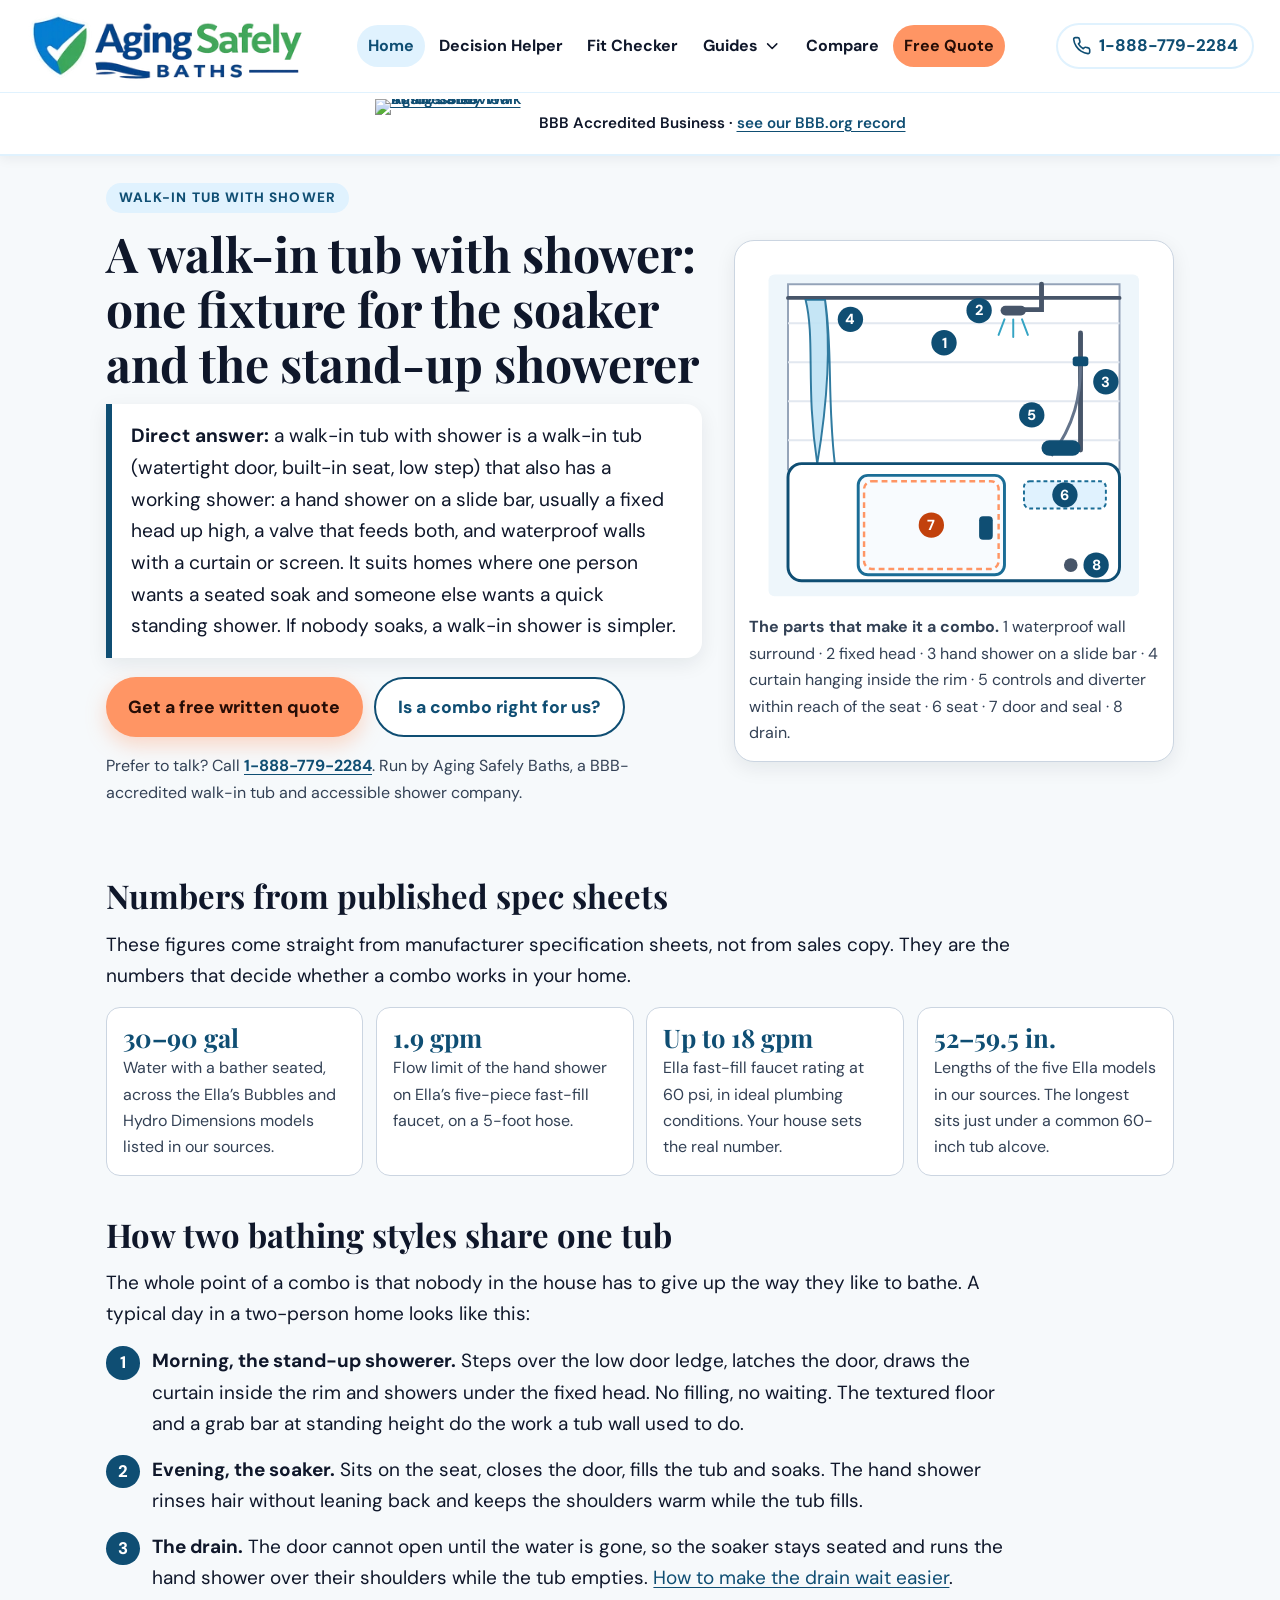
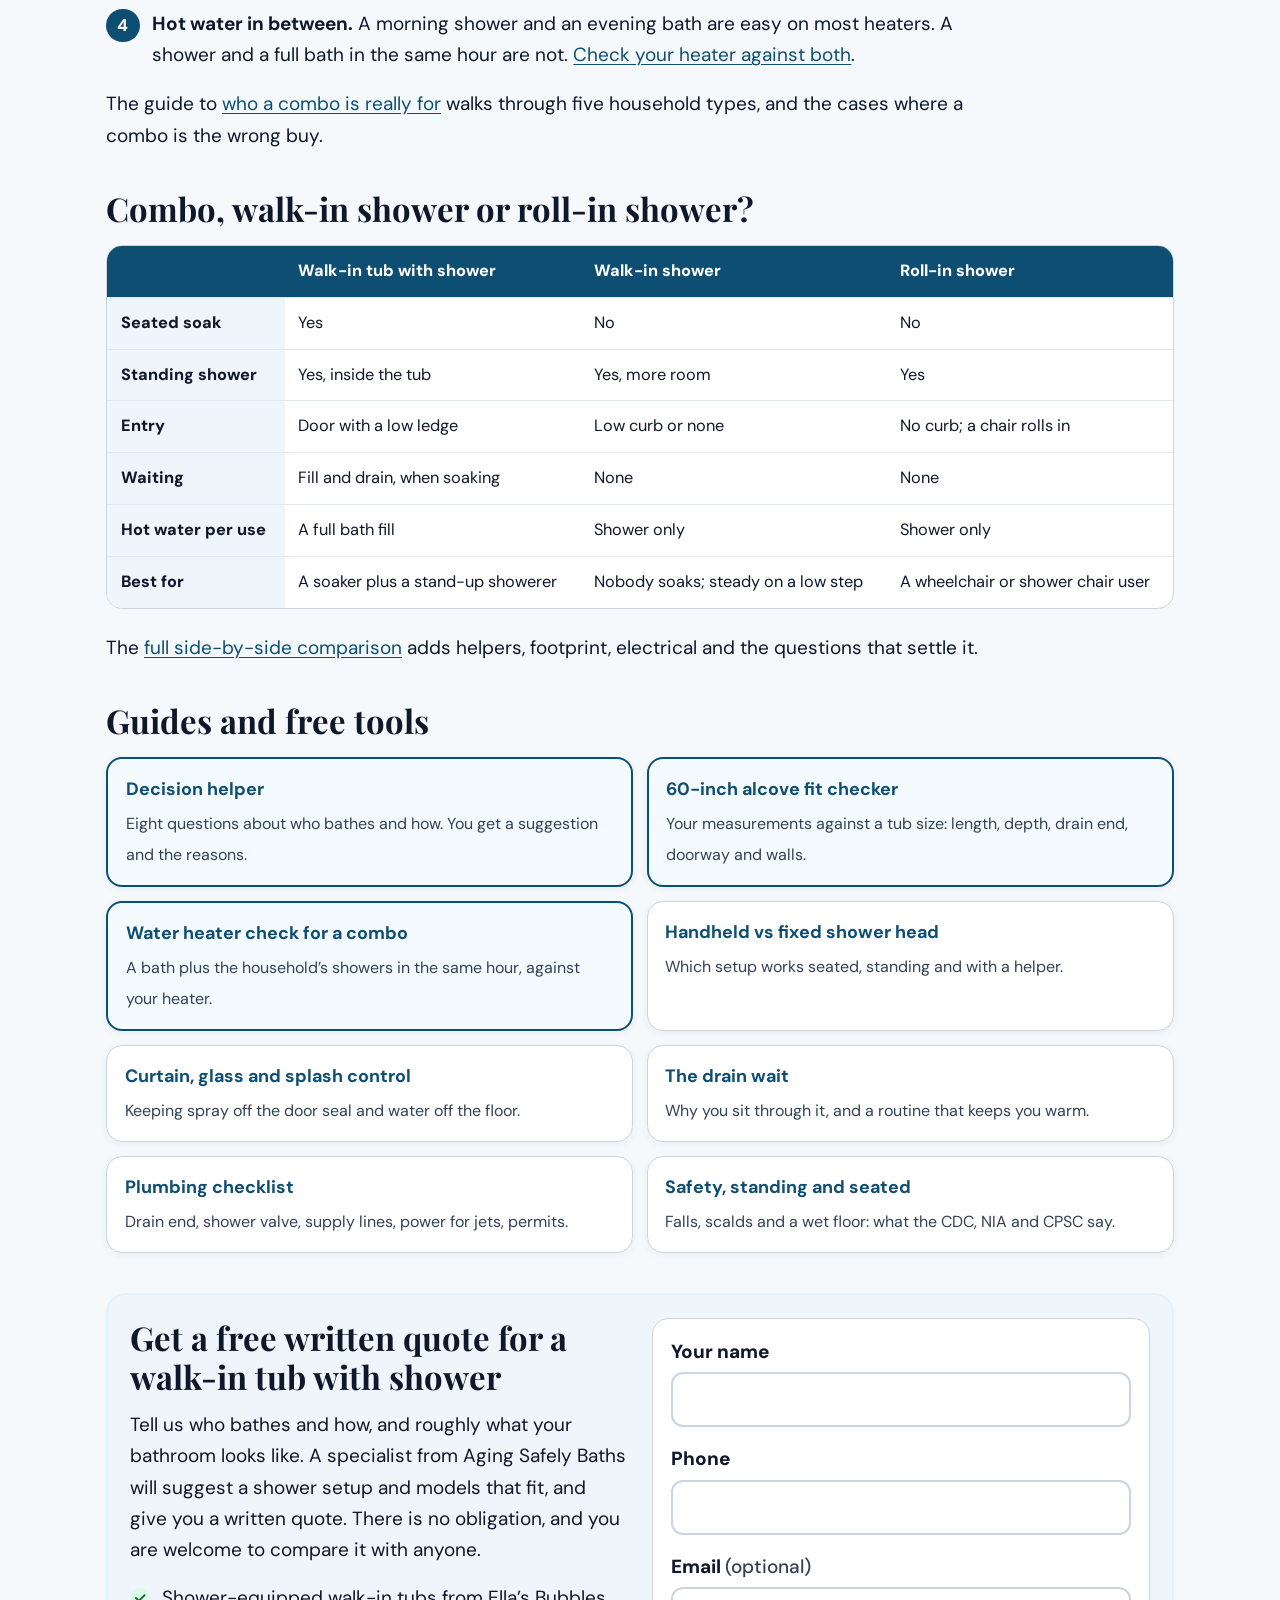
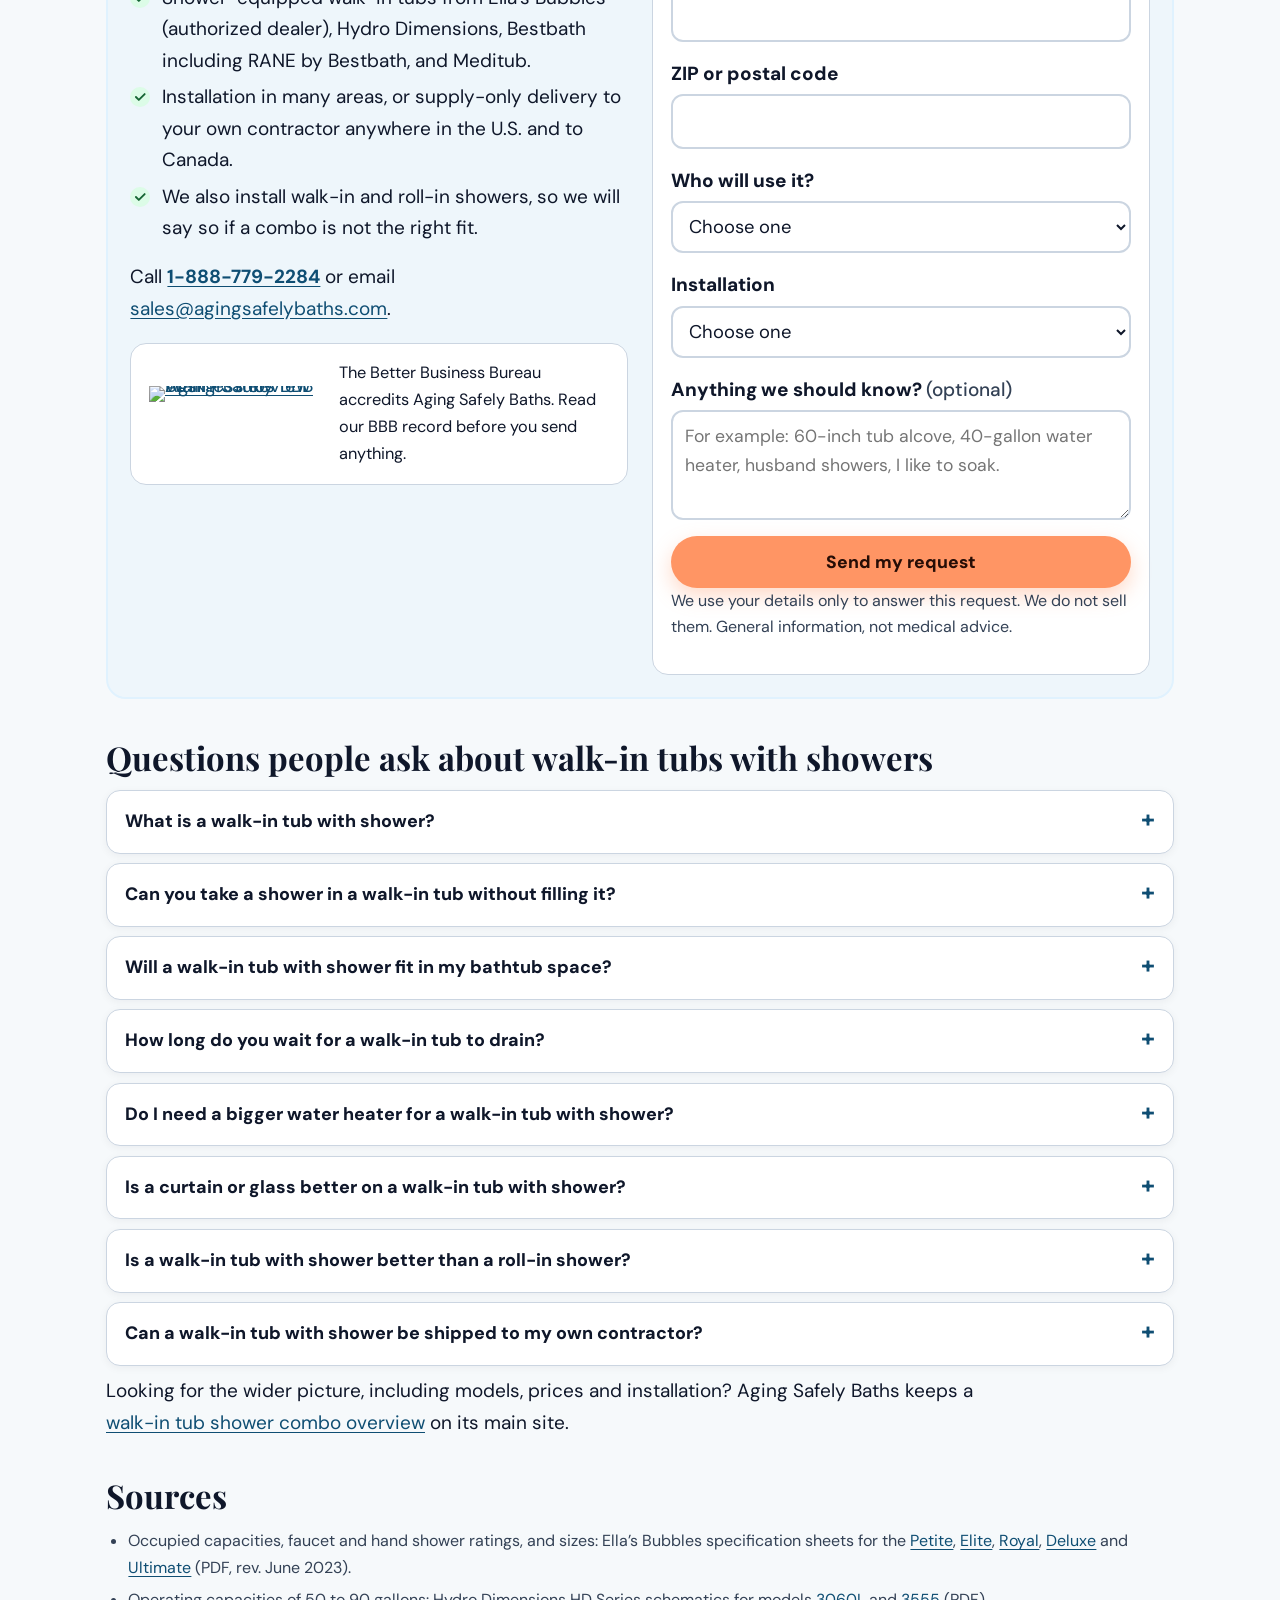
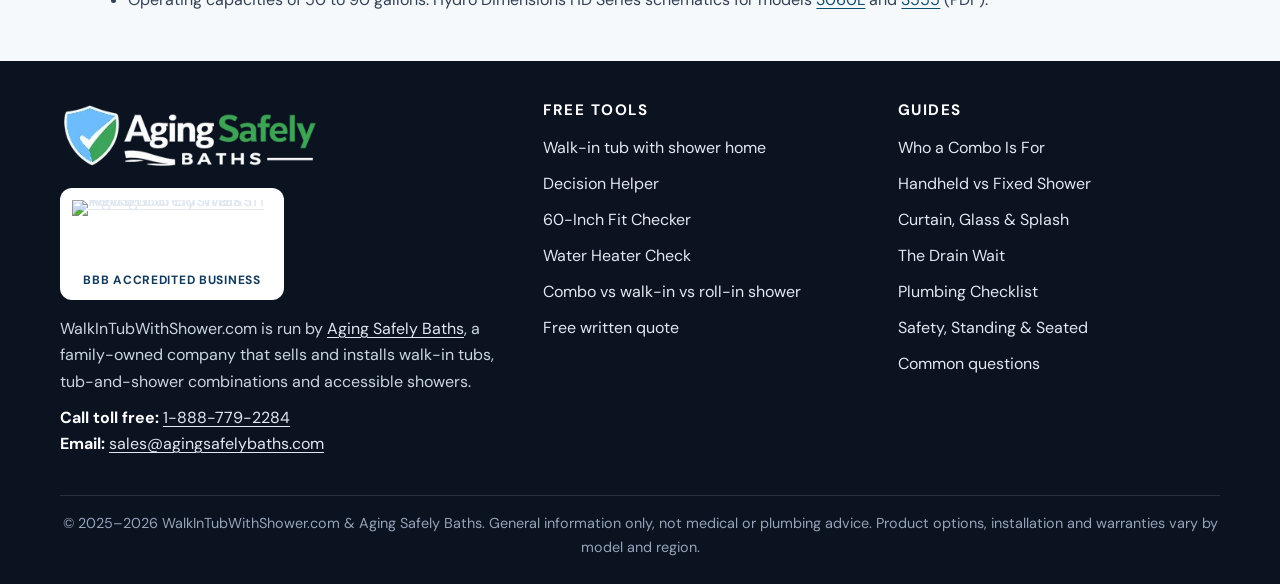
==== index.html @ 1effb9e0 "Upgrade: lane-focused homepage, FormSubmit form, three new combo guides - Rebuild homepage on the sh" ====
<!DOCTYPE html>
<html lang="en">
<head>
<meta charset="UTF-8">
<meta name="viewport" content="width=device-width, initial-scale=1">
<title>Walk-In Tub With Shower: Combo Guide, Tools & Quotes</title>
<meta name="description" content="How a walk-in tub with shower works for soakers and stand-up showerers: shower heads, curtains, drain wait, hot water, fit and safety, with free tools.">
<link rel="canonical" href="https://walkintubwithshower.com/">
<link rel="icon" type="image/png" sizes="32x32" href="/aging-safely-favicon-32.png">
<link rel="icon" href="/favicon.ico" sizes="any">
<link rel="apple-touch-icon" sizes="180x180" href="/aging-safely-apple-touch-icon.png">
<meta name="theme-color" content="#0f4e73">
<meta property="og:type" content="website">
<meta property="og:site_name" content="WalkInTubWithShower.com">
<meta property="og:title" content="Walk-In Tub With Shower: Combo Guide, Tools & Quotes">
<meta property="og:description" content="How a walk-in tub with shower works for soakers and stand-up showerers: shower heads, curtains, drain wait, hot water, fit and safety, with free tools.">
<meta property="og:url" content="https://walkintubwithshower.com/">
<meta property="og:image" content="https://walkintubwithshower.com/aging-safely-icon-512.png">
<meta name="twitter:card" content="summary">
<link rel="preconnect" href="https://fonts.googleapis.com">
<link rel="preconnect" href="https://fonts.gstatic.com" crossorigin>
<link href="https://fonts.googleapis.com/css2?family=Playfair+Display:wght@700;900&family=DM+Sans:wght@400;500;700;800&display=swap" rel="stylesheet">
<link rel="stylesheet" href="/assets/wits.css">
<script type="application/ld+json">
{
 "@context": "https://schema.org",
 "@graph": [
  {
   "@type": "WebSite",
   "@id": "https://walkintubwithshower.com/#website",
   "name": "WalkInTubWithShower.com",
   "url": "https://walkintubwithshower.com/",
   "inLanguage": "en-US",
   "publisher": {"@id": "https://www.agingsafelybaths.com/#organization"}
  },
  {
   "@type": "Organization",
   "@id": "https://www.agingsafelybaths.com/#organization",
   "name": "Aging Safely Baths",
   "url": "https://www.agingsafelybaths.com/",
   "logo": "https://walkintubwithshower.com/aging-safely-icon-512.png",
   "telephone": "+1-888-779-2284",
   "email": "sales@agingsafelybaths.com",
   "contactPoint": {"@type": "ContactPoint", "telephone": "+1-888-779-2284", "contactType": "sales", "areaServed": ["US", "CA"], "availableLanguage": "en"}
  },
  {
   "@type": "WebPage",
   "@id": "https://walkintubwithshower.com/#page",
   "url": "https://walkintubwithshower.com/",
   "name": "Walk-In Tub With Shower: Combo Guide, Tools & Quotes",
   "description": "How a walk-in tub with shower works for soakers and stand-up showerers: shower heads, curtains, drain wait, hot water, fit and safety, with free tools.",
   "isPartOf": {"@id": "https://walkintubwithshower.com/#website"},
   "about": {"@type": "Thing", "name": "Walk-in tub with shower"},
   "dateModified": "2026-10-15",
   "inLanguage": "en-US"
  },
  {
   "@type": "FAQPage",
   "mainEntity": [
    {"@type": "Question", "name": "What is a walk-in tub with shower?", "acceptedAnswer": {"@type": "Answer", "text": "It is a walk-in tub, with a watertight door and a built-in seat, that also has a shower: a hand shower on a slide bar, often a fixed head up high, a valve that can feed both, and waterproof walls with a curtain or glass screen. One person can soak seated while another showers standing."}},
    {"@type": "Question", "name": "Can you take a shower in a walk-in tub without filling it?", "acceptedAnswer": {"@type": "Answer", "text": "Yes. With the door closed and latched you can shower standing on the textured floor or sitting on the seat with the hand shower, and the water simply runs down the drain. Keep the curtain or screen inside the rim and aim the spray away from the door seal."}},
    {"@type": "Question", "name": "Will a walk-in tub with shower fit in my bathtub space?", "acceptedAnswer": {"@type": "Answer", "text": "Usually. Many models are built for the common 60-inch alcove, and shorter models around 52 inches exist. Check the drain end, the narrowest doorway on the delivery path, and whether your walls are waterproof above the shower head."}},
    {"@type": "Question", "name": "How long do you wait for a walk-in tub to drain?", "acceptedAnswer": {"@type": "Answer", "text": "It depends on the tub, the drain design and your home's drain line, so check the spec sheet and ask the installer. On a combo you can run the hand shower over your shoulders while the tub empties, which keeps you warm and rinses you off at the same time."}},
    {"@type": "Question", "name": "Do I need a bigger water heater for a walk-in tub with shower?", "acceptedAnswer": {"@type": "Answer", "text": "Often. Published occupied capacities run from about 30 to 90 gallons, and roughly two-thirds to three-quarters of a warm bath comes from the heater. If someone also showers in the same hour, compare the total with your heater's first-hour rating. The water heater sizing page does the math."}},
    {"@type": "Question", "name": "Is a curtain or glass better on a walk-in tub with shower?", "acceptedAnswer": {"@type": "Answer", "text": "A curtain with a liner that hangs inside the tub rim suits most households, especially with a caregiver, because it slides fully out of the way. A fixed glass screen at the shower end looks neater for steady standing showerers. Full sliding enclosures are hard to fit around the tub door."}},
    {"@type": "Question", "name": "Is a walk-in tub with shower better than a roll-in shower?", "acceptedAnswer": {"@type": "Answer", "text": "Not for wheelchair users. A walk-in tub still has a door ledge and a seat to transfer onto, while a roll-in shower has no curb. The combo wins when someone in the home wants to soak and every bather can manage a low step."}},
    {"@type": "Question", "name": "Can a walk-in tub with shower be shipped to my own contractor?", "acceptedAnswer": {"@type": "Answer", "text": "Yes. Aging Safely Baths offers installation in many areas and supply-only delivery across the U.S. and to Canada, with spec sheets for your plumber or contractor."}}
   ]
  }
 ]
}
</script>
</head>
<body>
<a class="skip" href="#main">Skip to main content</a>
<header class="sh">
  <div class="sh-in">
    <a class="sh-logo" href="/" aria-label="WalkInTubWithShower.com home"><img src="/assets/aging-safely-baths-logo-header.webp" alt="Aging Safely Baths: Walk In Tub With Shower" width="280" height="74"></a>
    <nav class="sh-nav" aria-label="Main">
      <a href="/" aria-current="page">Home</a>
      <a href="/combo-or-shower-quiz/">Decision Helper</a>
      <a href="/alcove-fit-checker/">Fit Checker</a>
      <details><summary>Guides <svg class="ico" viewBox="0 0 24 24" fill="none" stroke="currentColor" stroke-width="2" stroke-linecap="round" stroke-linejoin="round" aria-hidden="true" focusable="false"><path d="M6 9l6 6 6-6"/></svg></summary><div class="sh-drop"><a href="/who-needs-a-tub-shower-combo/">Who a Combo Is For</a><a href="/handheld-vs-fixed-shower-head/">Handheld vs Fixed Shower</a><a href="/curtain-glass-and-splash-control/">Curtain, Glass &amp; Splash</a><a href="/drain-time-and-the-wet-seat-wait/">The Drain Wait</a><a href="/plumbing-and-hot-water/">Plumbing Checklist</a><a href="/walk-in-tub-shower-safety/">Safety, Standing &amp; Seated</a><a href="/water-heater-sizing/">Water Heater Check</a></div></details>
      <a href="/combo-vs-walk-in-shower-vs-conversion/">Compare</a>
      <a class="sh-cta" href="/#contact">Free Quote</a>
    </nav>
    <div class="sh-right">
      <a class="sh-phone" href="tel:1-888-779-2284" aria-label="Call Aging Safely Baths at 1-888-779-2284"><svg class="ico" viewBox="0 0 24 24" fill="none" stroke="currentColor" stroke-width="2" stroke-linecap="round" stroke-linejoin="round" aria-hidden="true" focusable="false"><path d="M22 16.9v3a2 2 0 0 1-2.2 2 19.8 19.8 0 0 1-8.6-3.1 19.5 19.5 0 0 1-6-6A19.8 19.8 0 0 1 2.1 4.2 2 2 0 0 1 4.1 2h3a2 2 0 0 1 2 1.7c.1.9.4 1.8.7 2.7a2 2 0 0 1-.5 2.1L8 9.8a16 16 0 0 0 6 6l1.3-1.3a2 2 0 0 1 2.1-.4c.9.3 1.8.6 2.7.7a2 2 0 0 1 1.7 2z"/></svg><span class="ph-txt">1-888-779-2284</span></a>
      <button class="sh-burger" type="button" aria-expanded="false" aria-controls="mnav"><svg class="ico" viewBox="0 0 24 24" fill="none" stroke="currentColor" stroke-width="2" stroke-linecap="round" stroke-linejoin="round" aria-hidden="true" focusable="false"><path d="M3 6h18M3 12h18M3 18h18"/></svg><span>Menu</span></button>
    </div>
  </div>
  <nav class="mnav" id="mnav" aria-label="Mobile">
    <a href="/" aria-current="page">Home</a><a href="/combo-or-shower-quiz/">Decision Helper</a><a href="/alcove-fit-checker/">60-Inch Fit Checker</a><a href="/water-heater-sizing/">Water Heater Check</a><a href="/who-needs-a-tub-shower-combo/">Who a Combo Is For</a><a href="/handheld-vs-fixed-shower-head/">Handheld vs Fixed Shower</a><a href="/curtain-glass-and-splash-control/">Curtain, Glass &amp; Splash</a><a href="/drain-time-and-the-wet-seat-wait/">The Drain Wait</a><a href="/plumbing-and-hot-water/">Plumbing Checklist</a><a href="/walk-in-tub-shower-safety/">Safety, Standing &amp; Seated</a><a href="/combo-vs-walk-in-shower-vs-conversion/">Combo vs Showers</a><a href="/#contact">Free written quote</a>
  </nav>
  <div class="sh-bbb"><div class="sh-bbb-in"><a class="bbb-seal" href="https://www.bbb.org/us/co/denver/profile/walk-in-tubs/aging-safely-walk-in-tubs-1296-90145069/#sealclick" target="_blank" rel="nofollow noopener" aria-label="BBB Accredited Business: Aging Safely Walk in Tubs (opens BBB.org)"><img src="https://seal-alaskaoregonwesternwashington.bbb.org/seals/blue-seal-200-65-bbb-90145069.png" width="200" height="65" alt="Aging Safely Walk in Tubs BBB Business Review" loading="lazy" decoding="async"></a><span>BBB Accredited Business &middot; <a href="https://www.bbb.org/us/co/denver/profile/walk-in-tubs/aging-safely-walk-in-tubs-1296-90145069/#sealclick" target="_blank" rel="nofollow noopener">see our BBB.org record</a></span></div></div>
</header>
<main id="main">
<div class="wrap">

<div class="home-hero">
  <div>
    <span class="kicker">Walk-in tub with shower</span>
    <h1>A walk-in tub with shower: one fixture for the soaker and the stand-up showerer</h1>
    <div class="answer"><p><strong>Direct answer:</strong> a walk-in tub with shower is a walk-in tub (watertight door, built-in seat, low step) that also has a working shower: a hand shower on a slide bar, usually a fixed head up high, a valve that feeds both, and waterproof walls with a curtain or screen. It suits homes where one person wants a seated soak and someone else wants a quick standing shower. If nobody soaks, a walk-in shower is simpler.</p></div>
    <div class="btn-row">
      <a class="btn btn-cta" href="#contact">Get a free written quote</a>
      <a class="btn btn-ghost" href="/combo-or-shower-quiz/">Is a combo right for us?</a>
    </div>
    <p class="small">Prefer to talk? Call <a href="tel:1-888-779-2284"><strong>1-888-779-2284</strong></a>. Run by Aging Safely Baths, a BBB-accredited walk-in tub and accessible shower company.</p>
  </div>
  <figure class="anatomy">
    <svg viewBox="0 0 420 360" role="img" aria-labelledby="anat-t anat-d">
      <title id="anat-t">Parts of a walk-in tub with shower</title>
      <desc id="anat-d">Front view of a walk-in tub in a bathtub alcove. Numbered parts: 1 waterproof wall surround, 2 fixed shower head, 3 hand shower on a slide bar, 4 curtain rod with the liner hanging inside the tub rim, 5 controls and diverter reachable from the seat, 6 built-in seat, 7 watertight door with its seal, 8 drain.</desc>
      <rect x="20" y="20" width="380" height="330" rx="6" fill="#eef6fb"/>
      <rect x="40" y="30" width="340" height="190" fill="#ffffff" stroke="#94a3b8" stroke-width="2"/>
      <path d="M40 70h340M40 110h340M40 150h340M40 190h340" stroke="#e2e8f0" stroke-width="2"/>
      <line x1="40" y1="44" x2="380" y2="44" stroke="#475569" stroke-width="4" stroke-linecap="round"/>
      <path d="M58 46c10 40 0 90 12 168 10-60 14-120 8-168zM78 46c8 50 2 100 10 168" fill="#bfe3f5" stroke="#1a6d96" stroke-width="2" opacity=".9"/>
      <path d="M300 30v26h-26" fill="none" stroke="#475569" stroke-width="5" stroke-linecap="round"/>
      <rect x="258" y="52" width="26" height="10" rx="5" fill="#475569"/>
      <path d="M262 66l-6 16M271 66v18M280 66l6 16" stroke="#35a4c4" stroke-width="2" stroke-linecap="round"/>
      <line x1="340" y1="80" x2="340" y2="200" stroke="#475569" stroke-width="5" stroke-linecap="round"/>
      <rect x="332" y="104" width="16" height="10" rx="3" fill="#0f4e73"/>
      <path d="M340 114c0 30 -6 60 -30 92" fill="none" stroke="#64748b" stroke-width="3"/>
      <rect x="300" y="190" width="40" height="16" rx="8" fill="#0f4e73"/>
      <rect x="40" y="214" width="340" height="120" rx="14" fill="#ffffff" stroke="#0f4e73" stroke-width="3"/>
      <rect x="112" y="226" width="150" height="102" rx="10" fill="#f8fbfe" stroke="#1a6d96" stroke-width="3"/>
      <rect x="118" y="232" width="138" height="90" rx="8" fill="none" stroke="#ff9564" stroke-width="2.5" stroke-dasharray="6 4"/>
      <rect x="236" y="268" width="14" height="24" rx="4" fill="#0f4e73"/>
      <rect x="282" y="232" width="84" height="28" rx="6" fill="#e0f2fe" stroke="#1a6d96" stroke-width="2" stroke-dasharray="4 3"/>
      <circle cx="330" cy="318" r="7" fill="#475569"/>
      <g font-size="15" font-weight="800" fill="#ffffff" text-anchor="middle">
        <circle cx="200" cy="90" r="13" fill="#0f4e73"/><text x="200" y="95">1</text>
        <circle cx="236" cy="57" r="13" fill="#0f4e73"/><text x="236" y="62">2</text>
        <circle cx="366" cy="130" r="13" fill="#0f4e73"/><text x="366" y="135">3</text>
        <circle cx="104" cy="66" r="13" fill="#0f4e73"/><text x="104" y="71">4</text>
        <circle cx="290" cy="164" r="13" fill="#0f4e73"/><text x="290" y="169">5</text>
        <circle cx="324" cy="246" r="13" fill="#0f4e73"/><text x="324" y="251">6</text>
        <circle cx="187" cy="277" r="13" fill="#c2410c"/><text x="187" y="282">7</text>
        <circle cx="356" cy="318" r="13" fill="#0f4e73"/><text x="356" y="323">8</text>
      </g>
    </svg>
    <figcaption class="small"><strong>The parts that make it a combo.</strong> 1 waterproof wall surround &middot; 2 fixed head &middot; 3 hand shower on a slide bar &middot; 4 curtain hanging inside the rim &middot; 5 controls and diverter within reach of the seat &middot; 6 seat &middot; 7 door and seal &middot; 8 drain.</figcaption>
  </figure>
</div>

<h2>Numbers from published spec sheets</h2>
<p>These figures come straight from manufacturer specification sheets, not from sales copy. They are the numbers that decide whether a combo works in your home.</p>
<ul class="stats">
  <li><b>30&ndash;90 gal</b>Water with a bather seated, across the Ella&rsquo;s Bubbles and Hydro Dimensions models listed in our sources.</li>
  <li><b>1.9 gpm</b>Flow limit of the hand shower on Ella&rsquo;s five-piece fast-fill faucet, on a 5-foot hose.</li>
  <li><b>Up to 18 gpm</b>Ella fast-fill faucet rating at 60 psi, in ideal plumbing conditions. Your house sets the real number.</li>
  <li><b>52&ndash;59.5 in.</b>Lengths of the five Ella models in our sources. The longest sits just under a common 60-inch tub alcove.</li>
</ul>

<h2>How two bathing styles share one tub</h2>
<p>The whole point of a combo is that nobody in the house has to give up the way they like to bathe. A typical day in a two-person home looks like this:</p>
<ol class="steps">
  <li><strong>Morning, the stand-up showerer.</strong> Steps over the low door ledge, latches the door, draws the curtain inside the rim and showers under the fixed head. No filling, no waiting. The textured floor and a grab bar at standing height do the work a tub wall used to do.</li>
  <li><strong>Evening, the soaker.</strong> Sits on the seat, closes the door, fills the tub and soaks. The hand shower rinses hair without leaning back and keeps the shoulders warm while the tub fills.</li>
  <li><strong>The drain.</strong> The door cannot open until the water is gone, so the soaker stays seated and runs the hand shower over their shoulders while the tub empties. <a href="/drain-time-and-the-wet-seat-wait/">How to make the drain wait easier</a>.</li>
  <li><strong>Hot water in between.</strong> A morning shower and an evening bath are easy on most heaters. A shower and a full bath in the same hour are not. <a href="/water-heater-sizing/">Check your heater against both</a>.</li>
</ol>
<p>The guide to <a href="/who-needs-a-tub-shower-combo/">who a combo is really for</a> walks through five household types, and the cases where a combo is the wrong buy.</p>

<h2>Combo, walk-in shower or roll-in shower?</h2>
<div class="tbl-wrap"><table>
<thead><tr><th scope="col">&nbsp;</th><th scope="col">Walk-in tub with shower</th><th scope="col">Walk-in shower</th><th scope="col">Roll-in shower</th></tr></thead>
<tbody>
<tr><th scope="row">Seated soak</th><td>Yes</td><td>No</td><td>No</td></tr>
<tr><th scope="row">Standing shower</th><td>Yes, inside the tub</td><td>Yes, more room</td><td>Yes</td></tr>
<tr><th scope="row">Entry</th><td>Door with a low ledge</td><td>Low curb or none</td><td>No curb; a chair rolls in</td></tr>
<tr><th scope="row">Waiting</th><td>Fill and drain, when soaking</td><td>None</td><td>None</td></tr>
<tr><th scope="row">Hot water per use</th><td>A full bath fill</td><td>Shower only</td><td>Shower only</td></tr>
<tr><th scope="row">Best for</th><td>A soaker plus a stand-up showerer</td><td>Nobody soaks; steady on a low step</td><td>A wheelchair or shower chair user</td></tr>
</tbody></table></div>
<p>The <a href="/combo-vs-walk-in-shower-vs-conversion/">full side-by-side comparison</a> adds helpers, footprint, electrical and the questions that settle it.</p>

<h2>Guides and free tools</h2>
<ul class="cards">
  <li><a class="tool-card" href="/combo-or-shower-quiz/"><span><strong>Decision helper</strong><span class="d">Eight questions about who bathes and how. You get a suggestion and the reasons.</span></span></a></li>
  <li><a class="tool-card" href="/alcove-fit-checker/"><span><strong>60-inch alcove fit checker</strong><span class="d">Your measurements against a tub size: length, depth, drain end, doorway and walls.</span></span></a></li>
  <li><a class="tool-card" href="/water-heater-sizing/"><span><strong>Water heater check for a combo</strong><span class="d">A bath plus the household&rsquo;s showers in the same hour, against your heater.</span></span></a></li>
  <li><a href="/handheld-vs-fixed-shower-head/"><span><strong>Handheld vs fixed shower head</strong><span class="d">Which setup works seated, standing and with a helper.</span></span></a></li>
  <li><a href="/curtain-glass-and-splash-control/"><span><strong>Curtain, glass and splash control</strong><span class="d">Keeping spray off the door seal and water off the floor.</span></span></a></li>
  <li><a href="/drain-time-and-the-wet-seat-wait/"><span><strong>The drain wait</strong><span class="d">Why you sit through it, and a routine that keeps you warm.</span></span></a></li>
  <li><a href="/plumbing-and-hot-water/"><span><strong>Plumbing checklist</strong><span class="d">Drain end, shower valve, supply lines, power for jets, permits.</span></span></a></li>
  <li><a href="/walk-in-tub-shower-safety/"><span><strong>Safety, standing and seated</strong><span class="d">Falls, scalds and a wet floor: what the CDC, NIA and CPSC say.</span></span></a></li>
</ul>

<section class="quote" id="contact" aria-labelledby="contact-h">
  <div>
    <h2 id="contact-h">Get a free written quote for a walk-in tub with shower</h2>
    <p>Tell us who bathes and how, and roughly what your bathroom looks like. A specialist from Aging Safely Baths will suggest a shower setup and models that fit, and give you a written quote. There is no obligation, and you are welcome to compare it with anyone.</p>
    <ul class="tick">
      <li>Shower-equipped walk-in tubs from Ella&rsquo;s Bubbles (authorized dealer), Hydro Dimensions, Bestbath including RANE by Bestbath, and Meditub.</li>
      <li>Installation in many areas, or supply-only delivery to your own contractor anywhere in the U.S. and to Canada.</li>
      <li>We also install walk-in and roll-in showers, so we will say so if a combo is not the right fit.</li>
    </ul>
    <p>Call <a href="tel:1-888-779-2284"><strong>1-888-779-2284</strong></a> or email <a href="mailto:sales@agingsafelybaths.com">sales@agingsafelybaths.com</a>.</p>
    <div class="trust"><a class="bbb-seal" href="https://www.bbb.org/us/co/denver/profile/walk-in-tubs/aging-safely-walk-in-tubs-1296-90145069/#sealclick" target="_blank" rel="nofollow noopener" aria-label="BBB Accredited Business: Aging Safely Walk in Tubs (opens BBB.org)"><img src="https://seal-alaskaoregonwesternwashington.bbb.org/seals/blue-seal-200-65-bbb-90145069.png" width="200" height="65" alt="Aging Safely Walk in Tubs BBB Business Review" loading="lazy" decoding="async"></a><p>The Better Business Bureau accredits Aging Safely Baths. Read our BBB record before you send anything.</p></div>
  </div>
  <form class="qf" id="qf" novalidate data-a="aW5mbw==" data-b="ZXlldG9hZC5jb20=">
    <div class="field"><label for="q-name">Your name</label><input id="q-name" name="name" type="text" autocomplete="name" required></div>
    <div class="field"><label for="q-phone">Phone</label><input id="q-phone" name="phone" type="tel" autocomplete="tel" inputmode="tel" required></div>
    <div class="field"><label for="q-email">Email <span class="opt-l">(optional)</span></label><input id="q-email" name="email" type="email" autocomplete="email"></div>
    <div class="field"><label for="q-zip">ZIP or postal code</label><input id="q-zip" name="zip" type="text" autocomplete="postal-code" required></div>
    <div class="field"><label for="q-house">Who will use it?</label><select id="q-house" name="household">
      <option value="">Choose one</option>
      <option>One person soaks, another showers standing</option>
      <option>One person, sometimes soaks, sometimes showers</option>
      <option>A bather with a caregiver</option>
      <option>Not sure yet</option>
    </select></div>
    <div class="field"><label for="q-install">Installation</label><select id="q-install" name="install">
      <option value="">Choose one</option>
      <option>Installed for me</option>
      <option>Ship it to my contractor</option>
      <option>Help me decide</option>
    </select></div>
    <div class="field"><label for="q-notes">Anything we should know? <span class="opt-l">(optional)</span></label><textarea id="q-notes" name="notes" placeholder="For example: 60-inch tub alcove, 40-gallon water heater, husband showers, I like to soak."></textarea></div>
    <div class="hp" aria-hidden="true"><label for="q-hp">Leave this empty</label><input id="q-hp" name="_honey" type="text" tabindex="-1" autocomplete="off"></div>
    <button class="btn btn-cta" type="submit">Send my request</button>
    <p class="qstatus" role="status" aria-live="polite"></p>
    <p class="small">We use your details only to answer this request. We do not sell them. General information, not medical advice.</p>
  </form>
</section>

<section class="faq" id="faq" aria-labelledby="faq-h"><h2 id="faq-h">Questions people ask about walk-in tubs with showers</h2>
<details><summary>What is a walk-in tub with shower?</summary><div><p>It is a walk-in tub, with a watertight door and a built-in seat, that also has a shower: a hand shower on a slide bar, often a fixed head up high, a valve that can feed both, and waterproof walls with a curtain or glass screen. One person can soak seated while another showers standing.</p></div></details>
<details><summary>Can you take a shower in a walk-in tub without filling it?</summary><div><p>Yes. With the door closed and latched you can shower standing on the textured floor or sitting on the seat with the hand shower, and the water simply runs down the drain. Keep the curtain or screen inside the rim and aim the spray away from the door seal.</p></div></details>
<details><summary>Will a walk-in tub with shower fit in my bathtub space?</summary><div><p>Usually. Many models are built for the common 60-inch alcove, and shorter models around 52 inches exist. Check the drain end, the narrowest doorway on the delivery path, and whether your walls are waterproof above the shower head.</p></div></details>
<details><summary>How long do you wait for a walk-in tub to drain?</summary><div><p>It depends on the tub, the drain design and your home's drain line, so check the spec sheet and ask the installer. On a combo you can run the hand shower over your shoulders while the tub empties, which keeps you warm and rinses you off at the same time.</p></div></details>
<details><summary>Do I need a bigger water heater for a walk-in tub with shower?</summary><div><p>Often. Published occupied capacities run from about 30 to 90 gallons, and roughly two-thirds to three-quarters of a warm bath comes from the heater. If someone also showers in the same hour, compare the total with your heater's first-hour rating. The water heater sizing page does the math.</p></div></details>
<details><summary>Is a curtain or glass better on a walk-in tub with shower?</summary><div><p>A curtain with a liner that hangs inside the tub rim suits most households, especially with a caregiver, because it slides fully out of the way. A fixed glass screen at the shower end looks neater for steady standing showerers. Full sliding enclosures are hard to fit around the tub door.</p></div></details>
<details><summary>Is a walk-in tub with shower better than a roll-in shower?</summary><div><p>Not for wheelchair users. A walk-in tub still has a door ledge and a seat to transfer onto, while a roll-in shower has no curb. The combo wins when someone in the home wants to soak and every bather can manage a low step.</p></div></details>
<details><summary>Can a walk-in tub with shower be shipped to my own contractor?</summary><div><p>Yes. Aging Safely Baths offers installation in many areas and supply-only delivery across the U.S. and to Canada, with spec sheets for your plumber or contractor.</p></div></details>
</section>

<p>Looking for the wider picture, including models, prices and installation? Aging Safely Baths keeps a <a href="https://www.agingsafelybaths.com/walk-in-tub-shower-combo/">walk-in tub shower combo overview</a> on its main site.</p>

<h2>Sources</h2>
<ul class="src">
<li>Occupied capacities, faucet and hand shower ratings, and sizes: Ella&rsquo;s Bubbles specification sheets for the <a href="https://www.agingsafelybaths.com/wp-content/uploads/pdf/ella-petite-specifications.pdf">Petite</a>, <a href="https://www.agingsafelybaths.com/wp-content/uploads/pdf/ella-elite-specifications.pdf">Elite</a>, <a href="https://www.agingsafelybaths.com/wp-content/uploads/pdf/ella-royal-specifications.pdf">Royal</a>, <a href="https://www.agingsafelybaths.com/wp-content/uploads/pdf/ella-deluxe-specifications.pdf">Deluxe</a> and <a href="https://www.agingsafelybaths.com/wp-content/uploads/pdf/ella-ultimate-specifications.pdf">Ultimate</a> (PDF, rev. June 2023).</li>
<li>Operating capacities of 50 to 90 gallons: Hydro Dimensions HD Series schematics for models <a href="https://www.agingsafelybaths.com/wp-content/uploads/pdf/hydro-dimensions-3060l-schematic.pdf">3060L</a> and <a href="https://www.agingsafelybaths.com/wp-content/uploads/pdf/hydro-dimensions-3555-schematic.pdf">3555</a> (PDF).</li>
</ul>

</div>
</main>
<footer class="sf">
  <div class="sf-in">
    <div>
      <div class="sf-brand">
        <img class="sf-logo" src="/assets/aging-safely-baths-logo-footer-dark.webp" alt="Aging Safely Baths" width="260" height="69" loading="lazy">
        <div class="sf-bbb"><a class="bbb-seal" href="https://www.bbb.org/us/co/denver/profile/walk-in-tubs/aging-safely-walk-in-tubs-1296-90145069/#sealclick" target="_blank" rel="nofollow noopener" aria-label="BBB Accredited Business: Aging Safely Walk in Tubs (opens BBB.org)"><img src="https://seal-alaskaoregonwesternwashington.bbb.org/seals/blue-seal-200-65-bbb-90145069.png" width="200" height="65" alt="Aging Safely Walk in Tubs BBB Business Review" loading="lazy" decoding="async"></a><b>BBB Accredited Business</b></div>
      </div>
      <p>WalkInTubWithShower.com is run by <a href="https://www.agingsafelybaths.com/">Aging Safely Baths</a>, a family-owned company that sells and installs walk-in tubs, tub-and-shower combinations and accessible showers.</p>
      <p><strong style="color:#fff">Call toll free:</strong> <a href="tel:1-888-779-2284">1-888-779-2284</a><br><strong style="color:#fff">Email:</strong> <a href="mailto:sales@agingsafelybaths.com">sales@agingsafelybaths.com</a></p>
    </div>
    <div>
      <h2>Free tools</h2>
      <div class="sf-links"><a href="/">Walk-in tub with shower home</a><a href="/combo-or-shower-quiz/">Decision Helper</a><a href="/alcove-fit-checker/">60-Inch Fit Checker</a><a href="/water-heater-sizing/">Water Heater Check</a><a href="/combo-vs-walk-in-shower-vs-conversion/">Combo vs walk-in vs roll-in shower</a><a href="/#contact">Free written quote</a></div>
    </div>
    <div>
      <h2>Guides</h2>
      <div class="sf-links"><a href="/who-needs-a-tub-shower-combo/">Who a Combo Is For</a><a href="/handheld-vs-fixed-shower-head/">Handheld vs Fixed Shower</a><a href="/curtain-glass-and-splash-control/">Curtain, Glass &amp; Splash</a><a href="/drain-time-and-the-wet-seat-wait/">The Drain Wait</a><a href="/plumbing-and-hot-water/">Plumbing Checklist</a><a href="/walk-in-tub-shower-safety/">Safety, Standing &amp; Seated</a><a href="/#faq">Common questions</a></div>
    </div>
  </div>
  <div class="sf-bot">&copy; 2025&ndash;2026 WalkInTubWithShower.com &amp; Aging Safely Baths. General information only, not medical or plumbing advice. Product options, installation and warranties vary by model and region.</div>
</footer>
<div class="mcta"><a class="btn btn-cta" href="tel:1-888-779-2284"><svg class="ico" viewBox="0 0 24 24" fill="none" stroke="currentColor" stroke-width="2" stroke-linecap="round" stroke-linejoin="round" aria-hidden="true" focusable="false"><path d="M22 16.9v3a2 2 0 0 1-2.2 2 19.8 19.8 0 0 1-8.6-3.1 19.5 19.5 0 0 1-6-6A19.8 19.8 0 0 1 2.1 4.2 2 2 0 0 1 4.1 2h3a2 2 0 0 1 2 1.7c.1.9.4 1.8.7 2.7a2 2 0 0 1-.5 2.1L8 9.8a16 16 0 0 0 6 6l1.3-1.3a2 2 0 0 1 2.1-.4c.9.3 1.8.6 2.7.7a2 2 0 0 1 1.7 2z"/></svg> Call</a><a class="btn btn-ghost" href="/#contact">Free quote</a></div>
<script src="/assets/wits.js" defer></script>
<script src="/assets/quote.js" defer></script>
</body>
</html>
---- assets/wits.css ----
/* walkintubwithshower.com guide pages: large type, plain layout, high contrast */
:root{
  --ink:#0f172a; --muted:#334155; --line:#cbd5e1; --soft:#eef6fb; --card:#ffffff; --page:#f6f9fb;
  --brand:#0f4e73; --brand2:#1a6d96; --brand-tint:#e0f2fe;
  --cta:#ff9564; --cta-ink:#260d06; --ok:#166534; --ok-bg:#dcfce7; --warn:#92400e; --warn-bg:#fef3c7; --no:#991b1b; --no-bg:#fee2e2;
  --r:16px; --shadow:0 6px 20px rgba(15,23,42,.08);
}
*,*::before,*::after{box-sizing:border-box}
html{-webkit-text-size-adjust:100%}
body{margin:0;background:var(--page);color:var(--ink);font-family:'DM Sans',system-ui,-apple-system,'Segoe UI',Roboto,sans-serif;font-size:1.1875rem;line-height:1.65}
img{max-width:100%;height:auto;display:block}
a{color:var(--brand);text-underline-offset:3px}
a:hover{color:var(--brand2)}
:focus-visible{outline:3px solid #f59e0b;outline-offset:2px}
.skip{position:absolute;left:-9999px;top:0;background:#fff;color:var(--ink);padding:.6rem 1rem;z-index:999}
.skip:focus{left:8px;top:8px}
.ico{width:1.15em;height:1.15em;flex:0 0 auto;vertical-align:-.18em}

/* header */
.sh{position:sticky;top:0;z-index:100;background:#fff;border-bottom:2px solid var(--brand-tint);box-shadow:0 2px 12px rgba(15,23,42,.07)}
.sh-in{max-width:1260px;margin:0 auto;padding:.55rem 1rem;display:flex;align-items:center;gap:1rem;justify-content:space-between}
.sh-logo{flex:0 1 280px;min-width:0;display:block}
.sh-logo img{width:280px;max-width:100%;height:auto}
.sh-nav{display:flex;align-items:center;gap:.15rem}
.sh-nav>a,.sh-nav summary{font-size:1rem;font-weight:700;color:var(--ink);text-decoration:none;padding:.5rem .7rem;border-radius:999px;cursor:pointer;white-space:nowrap}
.sh-nav>a:hover,.sh-nav summary:hover,.sh-nav>a[aria-current=page]{background:var(--brand-tint);color:var(--brand)}
.sh-nav details{position:relative}
.sh-nav summary{list-style:none;display:inline-flex;align-items:center;gap:.3rem}
.sh-nav summary::-webkit-details-marker{display:none}
.sh-drop{position:absolute;right:0;top:calc(100% + .4rem);background:#fff;border:1px solid var(--line);border-radius:14px;box-shadow:var(--shadow);padding:.5rem;min-width:300px}
.sh-drop a{display:block;padding:.55rem .75rem;border-radius:10px;color:var(--ink);text-decoration:none;font-weight:600;font-size:1rem}
.sh-drop a:hover{background:var(--brand-tint)}
.sh-right{display:flex;align-items:center;gap:.5rem;flex:0 0 auto}
.sh-phone{display:inline-flex;align-items:center;gap:.45rem;font-weight:800;color:var(--brand);text-decoration:none;border:2px solid var(--brand-tint);border-radius:999px;padding:.45rem .9rem;font-size:1.05rem;white-space:nowrap}
.sh-phone:hover{background:var(--brand-tint)}
.sh-burger{display:none;background:#fff;border:2px solid var(--line);border-radius:12px;padding:.5rem;cursor:pointer;color:var(--ink);align-items:center;gap:.35rem;font:700 1rem inherit;font-family:inherit}
.sh-bbb{border-top:1px solid var(--brand-tint)}
.sh-bbb-in{max-width:1260px;margin:0 auto;display:flex;align-items:center;justify-content:center;gap:14px;padding:6px 1rem;font-size:.95rem;font-weight:600}
.bbb-seal{display:inline-block;line-height:0;flex:0 0 auto}
.bbb-seal img{width:100%;height:auto;display:block}
.sh-bbb .bbb-seal{width:150px}
.mnav{display:none;border-top:1px solid var(--line);background:#fff;padding:.5rem 1rem 1rem}
.mnav.open{display:block}
.mnav a{display:block;padding:.8rem .25rem;border-bottom:1px solid #e2e8f0;color:var(--ink);font-weight:700;text-decoration:none;font-size:1.1rem}
.mnav a:last-child{border-bottom:0}
@media (max-width:1180px){.sh-nav{display:none}.sh-burger{display:inline-flex}}
@media (max-width:560px){.sh-logo{flex-basis:200px}.sh-phone .ph-txt{display:none}.sh-phone{padding:.5rem .65rem}.sh-bbb-in{font-size:.85rem;gap:10px}.sh-bbb .bbb-seal{width:120px}}

/* layout */
.wrap{max-width:1100px;margin:0 auto;padding:0 1rem}
.crumbs{font-size:.95rem;color:var(--muted);padding:1rem 0 0}
.crumbs a{color:var(--muted)}
.hero{padding:1.25rem 0 1.5rem}
.kicker{display:inline-block;font-size:.85rem;font-weight:800;letter-spacing:.08em;text-transform:uppercase;color:var(--brand);background:var(--brand-tint);border-radius:999px;padding:.25rem .8rem;margin-bottom:.6rem}
h1{font-family:'Playfair Display',Georgia,serif;font-size:clamp(2rem,5.5vw,3rem);line-height:1.15;margin:.2rem 0 .8rem;color:var(--ink)}
h2{font-family:'Playfair Display',Georgia,serif;font-size:clamp(1.55rem,4vw,2.05rem);line-height:1.2;margin:2.4rem 0 .8rem;color:var(--ink)}
h3{font-size:1.3rem;line-height:1.3;margin:1.6rem 0 .5rem;color:var(--ink)}
p,li{max-width:70ch}
p{margin:0 0 1rem}
ul,ol{padding-left:1.4rem;margin:0 0 1.1rem}
li{margin:.35rem 0}
.answer{background:#fff;border-left:6px solid var(--brand);border-radius:0 var(--r) var(--r) 0;padding:1rem 1.2rem;box-shadow:var(--shadow);font-size:1.2rem;margin:0 0 1.2rem}
.answer p:last-child{margin:0}
.lead{font-size:1.25rem;color:var(--muted)}
.btn{display:inline-flex;align-items:center;justify-content:center;gap:.5rem;font-weight:800;font-size:1.1rem;padding:.85rem 1.4rem;border-radius:999px;text-decoration:none;border:0;cursor:pointer;font-family:inherit;min-height:52px}
.btn-cta{background:var(--cta);color:var(--cta-ink);box-shadow:0 8px 20px rgba(255,149,100,.35)}
.btn-cta:hover{color:var(--cta-ink);filter:brightness(.96)}
.btn-ghost{background:#fff;color:var(--brand);border:2px solid var(--brand)}
.btn-ghost:hover{background:var(--brand-tint)}
.btn-row{display:flex;flex-wrap:wrap;gap:.7rem;margin:1rem 0}
.card{background:var(--card);border:1px solid var(--line);border-radius:var(--r);padding:1.2rem 1.25rem;box-shadow:var(--shadow)}
.card h3{margin-top:0}
.grid2{display:grid;grid-template-columns:repeat(2,minmax(0,1fr));gap:1rem}
.grid3{display:grid;grid-template-columns:repeat(3,minmax(0,1fr));gap:1rem}
@media (max-width:820px){.grid2,.grid3{grid-template-columns:1fr}}
.iconrow{display:flex;gap:.75rem;align-items:flex-start}
.iconbub{width:46px;height:46px;border-radius:12px;background:var(--brand-tint);color:var(--brand);display:flex;align-items:center;justify-content:center;flex:0 0 auto}
.iconbub .ico{width:26px;height:26px}
.note{background:var(--warn-bg);color:#451a03;border-radius:12px;padding:.9rem 1.1rem;margin:1rem 0}
.note strong{color:#451a03}
.tick{list-style:none;padding-left:0}
.tick li{position:relative;padding-left:2rem}
.tick li::before{content:"";position:absolute;left:0;top:.3em;width:1.25rem;height:1.25rem;border-radius:50%;background:var(--ok-bg) url("data:image/svg+xml,%3Csvg xmlns='http://www.w3.org/2000/svg' viewBox='0 0 24 24' fill='none' stroke='%23166534' stroke-width='3.2' stroke-linecap='round' stroke-linejoin='round'%3E%3Cpath d='M5 12l5 5L20 7'/%3E%3C/svg%3E") center/70% no-repeat}

/* tables */
.tbl-wrap{overflow-x:auto;-webkit-overflow-scrolling:touch;border:1px solid var(--line);border-radius:var(--r);background:#fff;margin:1rem 0 1.4rem}
table{border-collapse:collapse;width:100%;min-width:560px;font-size:1.02rem}
th,td{text-align:left;vertical-align:top;padding:.75rem .85rem;border-bottom:1px solid #e2e8f0}
thead th{background:var(--brand);color:#fff;font-weight:800}
tbody th{background:var(--soft);font-weight:800;color:var(--ink)}
tbody tr:last-child td,tbody tr:last-child th{border-bottom:0}

/* tool */
.tool{background:#fff;border:2px solid var(--brand-tint);border-radius:20px;padding:1.25rem;box-shadow:var(--shadow);margin:1rem 0 1.5rem}
.tool fieldset{border:0;margin:0 0 1.2rem;padding:0}
.tool legend{font-weight:800;font-size:1.2rem;margin-bottom:.5rem;padding:0;color:var(--ink)}
.tool .hint{font-size:1rem;color:var(--muted);margin:-.2rem 0 .6rem}
.opts{display:flex;flex-wrap:wrap;gap:.5rem}
.opt{position:relative}
.opt input{position:absolute;opacity:0;width:1px;height:1px}
.opt span{display:inline-flex;align-items:center;min-height:52px;padding:.6rem 1rem;border:2px solid var(--line);border-radius:12px;background:#fff;font-weight:700;cursor:pointer;color:var(--ink)}
.opt input:checked+span{border-color:var(--brand);background:var(--brand-tint);color:var(--brand)}
.opt input:focus-visible+span{outline:3px solid #f59e0b;outline-offset:2px}
.field{display:flex;flex-direction:column;gap:.3rem;margin-bottom:1rem}
.field label{font-weight:800}
.field input,.field select{font:inherit;font-size:1.15rem;padding:.65rem .8rem;border:2px solid var(--line);border-radius:12px;background:#fff;color:var(--ink);min-height:52px;width:100%;max-width:280px}
.field input:focus,.field select:focus{border-color:var(--brand);outline:none;box-shadow:0 0 0 3px rgba(26,109,150,.2)}
.fields{display:grid;grid-template-columns:repeat(2,minmax(0,1fr));gap:0 1.25rem}
@media (max-width:640px){.fields{grid-template-columns:1fr}}
.result{margin-top:1rem;border-radius:16px;padding:1.1rem 1.2rem;background:var(--soft);border:2px solid var(--brand-tint)}
.result[hidden]{display:none}
.result h3{margin-top:0;font-family:'Playfair Display',Georgia,serif;font-size:1.5rem}
.verdict{display:inline-block;font-weight:800;border-radius:999px;padding:.2rem .8rem;font-size:1rem;margin-bottom:.5rem}
.v-ok{background:var(--ok-bg);color:var(--ok)}
.v-warn{background:var(--warn-bg);color:var(--warn)}
.v-no{background:var(--no-bg);color:var(--no)}
.checks{list-style:none;padding:0;margin:.5rem 0 1rem}
.checks li{display:flex;gap:.6rem;align-items:flex-start;padding:.55rem 0;border-bottom:1px solid #dbe5ee;max-width:none}
.checks li:last-child{border-bottom:0}
.checks .tag{flex:0 0 auto;font-size:.85rem;font-weight:800;border-radius:8px;padding:.15rem .5rem;margin-top:.15rem}
.err{color:var(--no);font-weight:700}

/* faq */
.faq details{background:#fff;border:1px solid var(--line);border-radius:14px;margin:.6rem 0;box-shadow:0 2px 8px rgba(15,23,42,.05)}
.faq summary{cursor:pointer;font-weight:800;padding:1rem 1.1rem;list-style:none;display:flex;justify-content:space-between;gap:1rem;font-size:1.12rem}
.faq summary::-webkit-details-marker{display:none}
.faq summary::after{content:"+";font-size:1.5rem;line-height:1;color:var(--brand);flex:0 0 auto}
.faq details[open] summary::after{content:"\2212"}
.faq details>div{padding:0 1.1rem 1rem}
.faq details>div p:last-child{margin:0}

/* cta band */
.ctaband{background:var(--brand);color:#fff;border-radius:20px;padding:1.5rem 1.4rem;margin:2.5rem 0 1rem}
.ctaband h2{color:#fff;margin-top:0}
.ctaband p{color:#e2eef6}
.ctaband a:not(.btn){color:#fff}
.ctaband .btn-ghost{background:transparent;color:#fff;border-color:#fff}
.ctaband .btn-ghost:hover{background:rgba(255,255,255,.12)}
.trust{display:flex;flex-wrap:wrap;gap:14px 20px;align-items:center;background:#fff;border:1px solid var(--line);border-radius:var(--r);padding:1rem 1.1rem;margin:1.2rem 0}
.trust .bbb-seal{width:170px}
.trust p{margin:0;flex:1 1 240px;font-size:1.02rem}
.related{margin:2rem 0}
.related ul{list-style:none;padding:0;display:grid;grid-template-columns:repeat(2,minmax(0,1fr));gap:.6rem}
.related li{max-width:none;margin:0}
.related a{display:flex;gap:.5rem;align-items:center;background:#fff;border:1px solid var(--line);border-radius:12px;padding:.8rem 1rem;font-weight:700;text-decoration:none;color:var(--ink)}
.related a:hover{border-color:var(--brand);color:var(--brand)}
@media (max-width:640px){.related ul{grid-template-columns:1fr}}
.src{font-size:1rem;color:var(--muted)}
.src li{max-width:none;overflow-wrap:anywhere}
figure{margin:1.2rem 0}
figcaption{font-size:1rem;color:var(--muted);margin-top:.4rem}
.diagram{background:#fff;border:1px solid var(--line);border-radius:var(--r);padding:.8rem}

/* footer */
.sf{background:#0b1220;color:#cbd5e1;margin-top:3rem;padding:2.5rem 1rem 0}
.sf-in{max-width:1160px;margin:0 auto;display:grid;grid-template-columns:1.4fr 1fr 1fr;gap:2rem;padding-bottom:1.75rem}
.sf h2{font-family:inherit;font-size:.95rem;letter-spacing:.1em;text-transform:uppercase;color:#fff;margin:0 0 .7rem}
.sf a{color:#e2e8f0}
.sf a:hover{color:#7dd3fc}
.sf-links a{display:block;padding:.3rem 0;font-size:1rem;text-decoration:none}
.sf-brand{display:flex;flex-wrap:wrap;align-items:center;gap:18px 26px;margin-bottom:1rem}
.sf-brand .sf-logo{width:260px;max-width:100%}
.sf-bbb{display:inline-flex;flex-direction:column;align-items:center;gap:6px;background:#fff;border-radius:12px;padding:12px 12px 9px}
.sf-bbb .bbb-seal{width:200px}
.sf-bbb b{font-size:12px;letter-spacing:.06em;text-transform:uppercase;color:#123a5c}
.sf p{font-size:1rem;margin:0 0 .6rem;max-width:none}
.sf-bot{max-width:1160px;margin:0 auto;border-top:1px solid rgba(255,255,255,.12);padding:1rem 0 1.5rem;text-align:center;font-size:.9rem;color:#94a3b8}
@media (max-width:860px){.sf-in{grid-template-columns:1fr}}

/* sticky mobile CTA */
.mcta{display:none}
@media (max-width:640px){
  .mcta{display:flex;position:fixed;left:0;right:0;bottom:0;z-index:90;gap:.5rem;padding:.55rem .75rem calc(.55rem + env(safe-area-inset-bottom));background:#fff;border-top:1px solid var(--line);box-shadow:0 -4px 14px rgba(15,23,42,.08)}
  .mcta .btn{flex:1;font-size:1.02rem;padding:.7rem .6rem;min-height:50px}
  body{padding-bottom:76px}
}
@media print{.sh,.sf,.mcta,.ctaband{display:none}}
[hidden]{display:none!important}

/* ---- 2026-10 additions: homepage, quote form, charts, stats ---- */
.home-hero{display:grid;grid-template-columns:minmax(0,1.15fr) minmax(0,.85fr);gap:2rem;align-items:center;padding:1.5rem 0 1rem}
@media (max-width:900px){.home-hero{grid-template-columns:1fr;gap:1rem}}
.home-hero .lead{margin-bottom:1rem}
.anatomy{background:#fff;border:1px solid var(--line);border-radius:20px;padding:.9rem;box-shadow:var(--shadow);margin:0}
.anatomy svg{width:100%;height:auto;display:block}
.anatomy figcaption{margin-top:.5rem}
.anatomy text{font-family:'DM Sans',system-ui,sans-serif}
.stats{display:grid;grid-template-columns:repeat(4,minmax(0,1fr));gap:.8rem;margin:1rem 0 1.4rem;padding:0;list-style:none}
.stats li{background:#fff;border:1px solid var(--line);border-radius:14px;padding:.9rem 1rem;margin:0;max-width:none;font-size:1rem;color:var(--muted)}
.stats b{display:block;font-family:'Playfair Display',Georgia,serif;font-size:1.6rem;line-height:1.15;color:var(--brand);margin-bottom:.2rem}
@media (max-width:900px){.stats{grid-template-columns:repeat(2,minmax(0,1fr))}}
@media (max-width:420px){.stats{grid-template-columns:1fr}}
.cards{display:grid;grid-template-columns:repeat(2,minmax(0,1fr));gap:.85rem;list-style:none;padding:0;margin:1rem 0}
.cards li{margin:0;max-width:none}
.cards a{display:flex;gap:.85rem;align-items:flex-start;height:100%;background:#fff;border:1px solid var(--line);border-radius:var(--r);padding:1rem 1.1rem;color:var(--ink);text-decoration:none;box-shadow:0 2px 8px rgba(15,23,42,.05)}
.cards a:hover{border-color:var(--brand)}
.cards a strong{display:block;color:var(--brand);font-size:1.12rem;margin-bottom:.15rem}
.cards a span.d{font-size:1rem;color:var(--muted);line-height:1.5}
.cards .tool-card{border:2px solid var(--brand);background:#f4fbff}
@media (max-width:760px){.cards{grid-template-columns:1fr}}
.steps{counter-reset:s;list-style:none;padding:0}
.steps li{counter-increment:s;position:relative;padding-left:2.9rem;margin:.9rem 0}
.steps li::before{content:counter(s);position:absolute;left:0;top:.05rem;width:2.1rem;height:2.1rem;border-radius:50%;background:var(--brand);color:#fff;font-weight:800;display:flex;align-items:center;justify-content:center;font-size:1.05rem}
/* quote form */
.quote{display:grid;grid-template-columns:minmax(0,1fr) minmax(0,1fr);gap:1.5rem;background:var(--soft);border:2px solid var(--brand-tint);border-radius:20px;padding:1.4rem;margin:2.5rem 0 1rem;scroll-margin-top:110px}
@media (max-width:900px){.quote{grid-template-columns:1fr;padding:1.1rem}}
.quote h2{margin-top:0}
.qf{background:#fff;border:1px solid var(--line);border-radius:16px;padding:1.1rem}
.qf .field input,.qf .field select,.qf .field textarea{max-width:none}
.qf .field textarea{font:inherit;font-size:1.1rem;padding:.65rem .8rem;border:2px solid var(--line);border-radius:12px;min-height:110px;width:100%;resize:vertical;color:var(--ink)}
.qf .field textarea:focus{border-color:var(--brand);outline:none;box-shadow:0 0 0 3px rgba(26,109,150,.2)}
.qf .opt-l{font-weight:500;color:var(--muted)}
.qf input[aria-invalid=true]{border-color:var(--no);background:#fff7f7}
.qf .btn{width:100%}
.hp{position:absolute!important;left:-5000px!important;width:1px;height:1px;overflow:hidden}
.qstatus{margin:.8rem 0 0;font-weight:700;border-radius:12px}
.qstatus:empty{display:none}
.qstatus.ok{background:var(--ok-bg);color:var(--ok);padding:.8rem 1rem}
.qstatus.bad{background:var(--no-bg);color:var(--no);padding:.8rem 1rem}
.qstatus.warn{background:var(--warn-bg);color:#451a03;padding:.8rem 1rem}
.qstatus a{color:inherit}
.small{font-size:1rem;color:var(--muted)}
/* charts */
.chart{background:#fff;border:1px solid var(--line);border-radius:var(--r);padding:1rem;margin:1.2rem 0}
.chart svg{width:100%;height:auto;display:block}
.chart text{font-family:'DM Sans',system-ui,sans-serif}
.chart figcaption{color:var(--ink);font-weight:700;margin:0 0 .6rem}
.chart .src{margin:.6rem 0 0}
details.data{margin-top:.6rem}
details.data summary{cursor:pointer;font-weight:700;color:var(--brand)}
.calc-out b{color:var(--ink)}
.kv{list-style:none;padding:0;margin:.4rem 0 1rem}
.kv li{display:flex;justify-content:space-between;gap:1rem;padding:.5rem 0;border-bottom:1px solid #dbe5ee;max-width:none}
.kv li:last-child{border-bottom:0}
.kv span:last-child{font-weight:800;text-align:right}
.sh-cta{background:var(--cta);color:var(--cta-ink)!important}
.sh-cta:hover{background:#ffa77d!important}
.sh-nav summary.on{background:var(--brand-tint);color:var(--brand)}
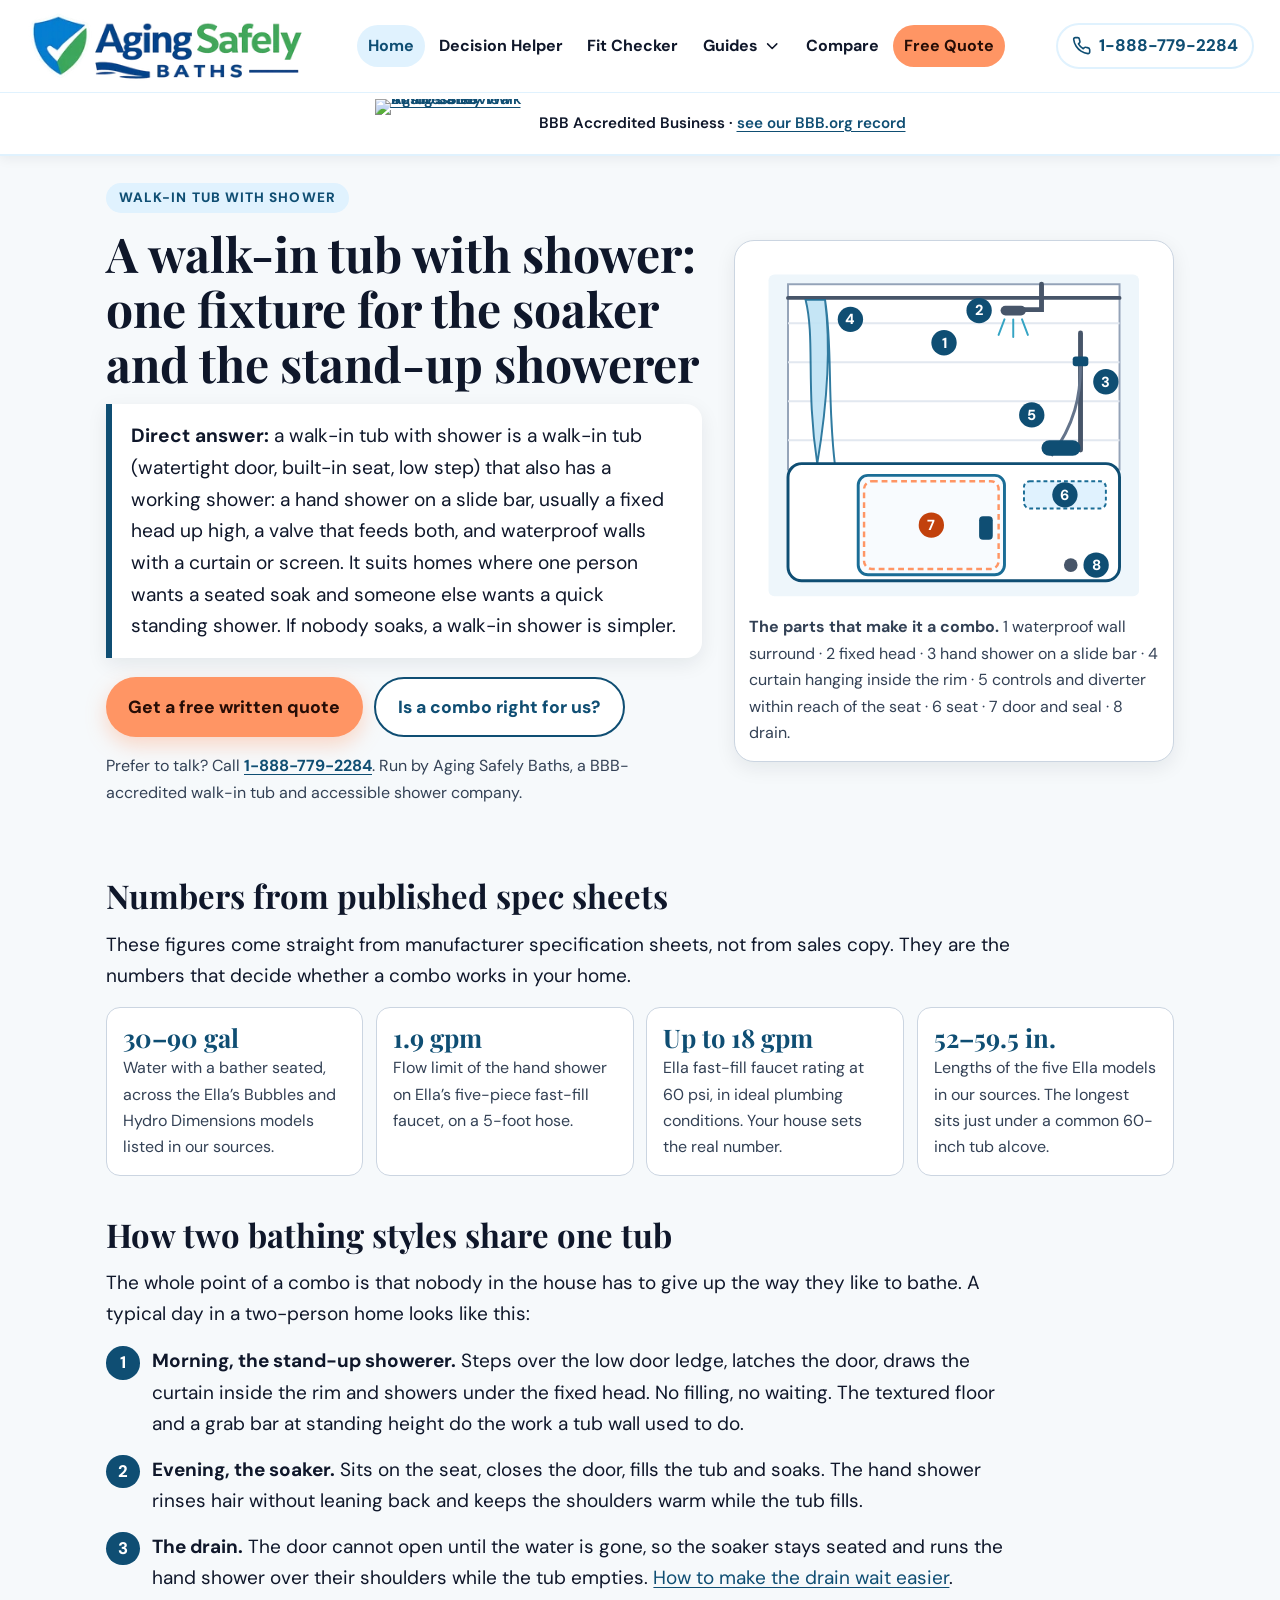
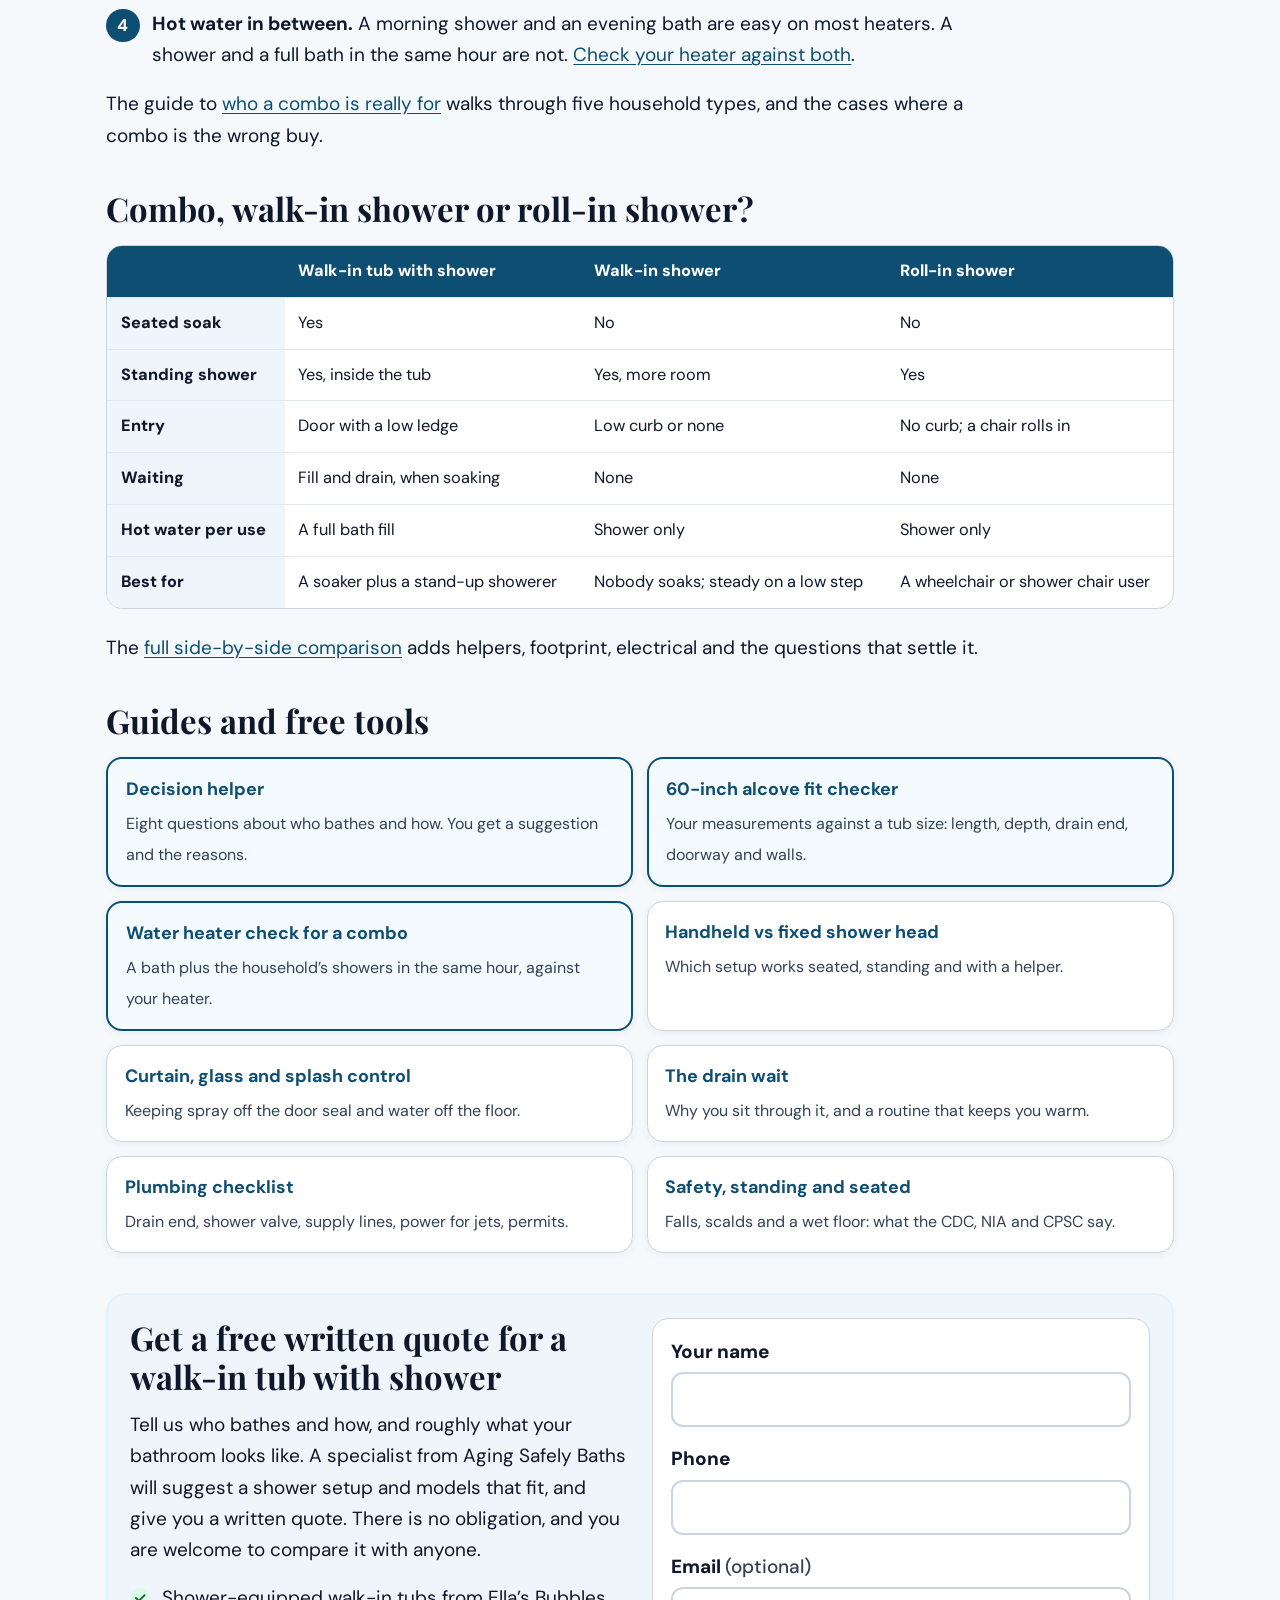
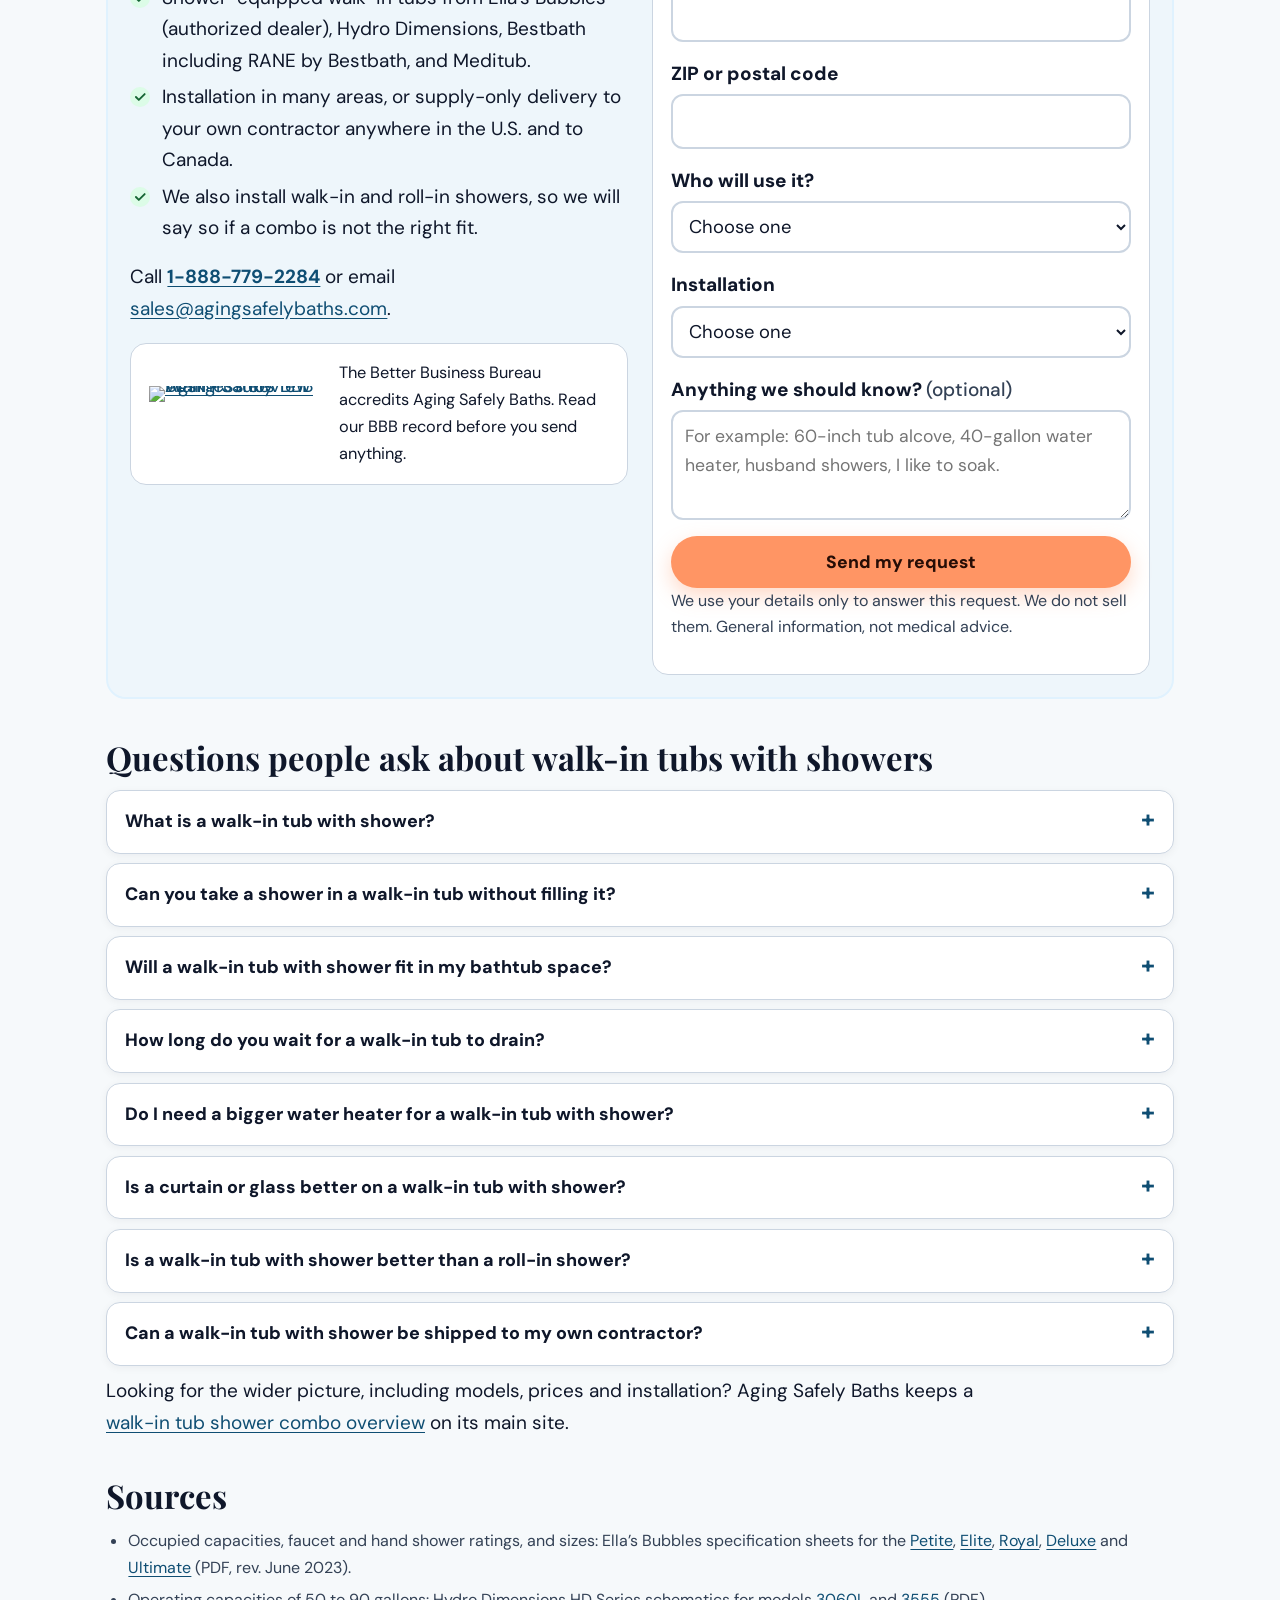
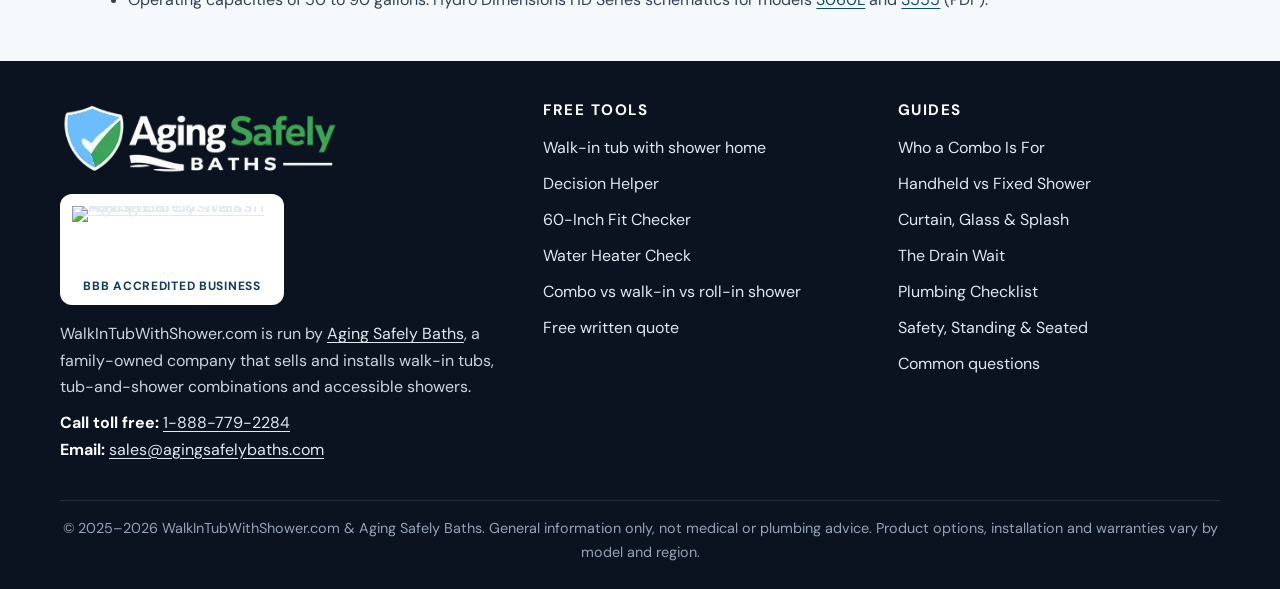
==== commit c5daa4d5: "Footer logo 280px Co-Authored-By: Claude Opus 5.5 <noreply@anthropic.com>" ====
--- a/index.html
+++ b/index.html
@@ -252,7 +252,7 @@
   <div class="sf-in">
     <div>
       <div class="sf-brand">
-        <img class="sf-logo" src="/assets/aging-safely-baths-logo-footer-dark.webp" alt="Aging Safely Baths" width="260" height="69" loading="lazy">
+        <img class="sf-logo" src="/assets/aging-safely-baths-logo-footer-dark.webp" alt="Aging Safely Baths" width="280" height="74" loading="lazy">
         <div class="sf-bbb"><a class="bbb-seal" href="https://www.bbb.org/us/co/denver/profile/walk-in-tubs/aging-safely-walk-in-tubs-1296-90145069/#sealclick" target="_blank" rel="nofollow noopener" aria-label="BBB Accredited Business: Aging Safely Walk in Tubs (opens BBB.org)"><img src="https://seal-alaskaoregonwesternwashington.bbb.org/seals/blue-seal-200-65-bbb-90145069.png" width="200" height="65" alt="Aging Safely Walk in Tubs BBB Business Review" loading="lazy" decoding="async"></a><b>BBB Accredited Business</b></div>
       </div>
       <p>WalkInTubWithShower.com is run by <a href="https://www.agingsafelybaths.com/">Aging Safely Baths</a>, a family-owned company that sells and installs walk-in tubs, tub-and-shower combinations and accessible showers.</p>
--- a/assets/wits.css
+++ b/assets/wits.css
@@ -159,7 +159,7 @@
 .sf a:hover{color:#7dd3fc}
 .sf-links a{display:block;padding:.3rem 0;font-size:1rem;text-decoration:none}
 .sf-brand{display:flex;flex-wrap:wrap;align-items:center;gap:18px 26px;margin-bottom:1rem}
-.sf-brand .sf-logo{width:260px;max-width:100%}
+.sf-brand .sf-logo{width:280px;max-width:100%}
 .sf-bbb{display:inline-flex;flex-direction:column;align-items:center;gap:6px;background:#fff;border-radius:12px;padding:12px 12px 9px}
 .sf-bbb .bbb-seal{width:200px}
 .sf-bbb b{font-size:12px;letter-spacing:.06em;text-transform:uppercase;color:#123a5c}
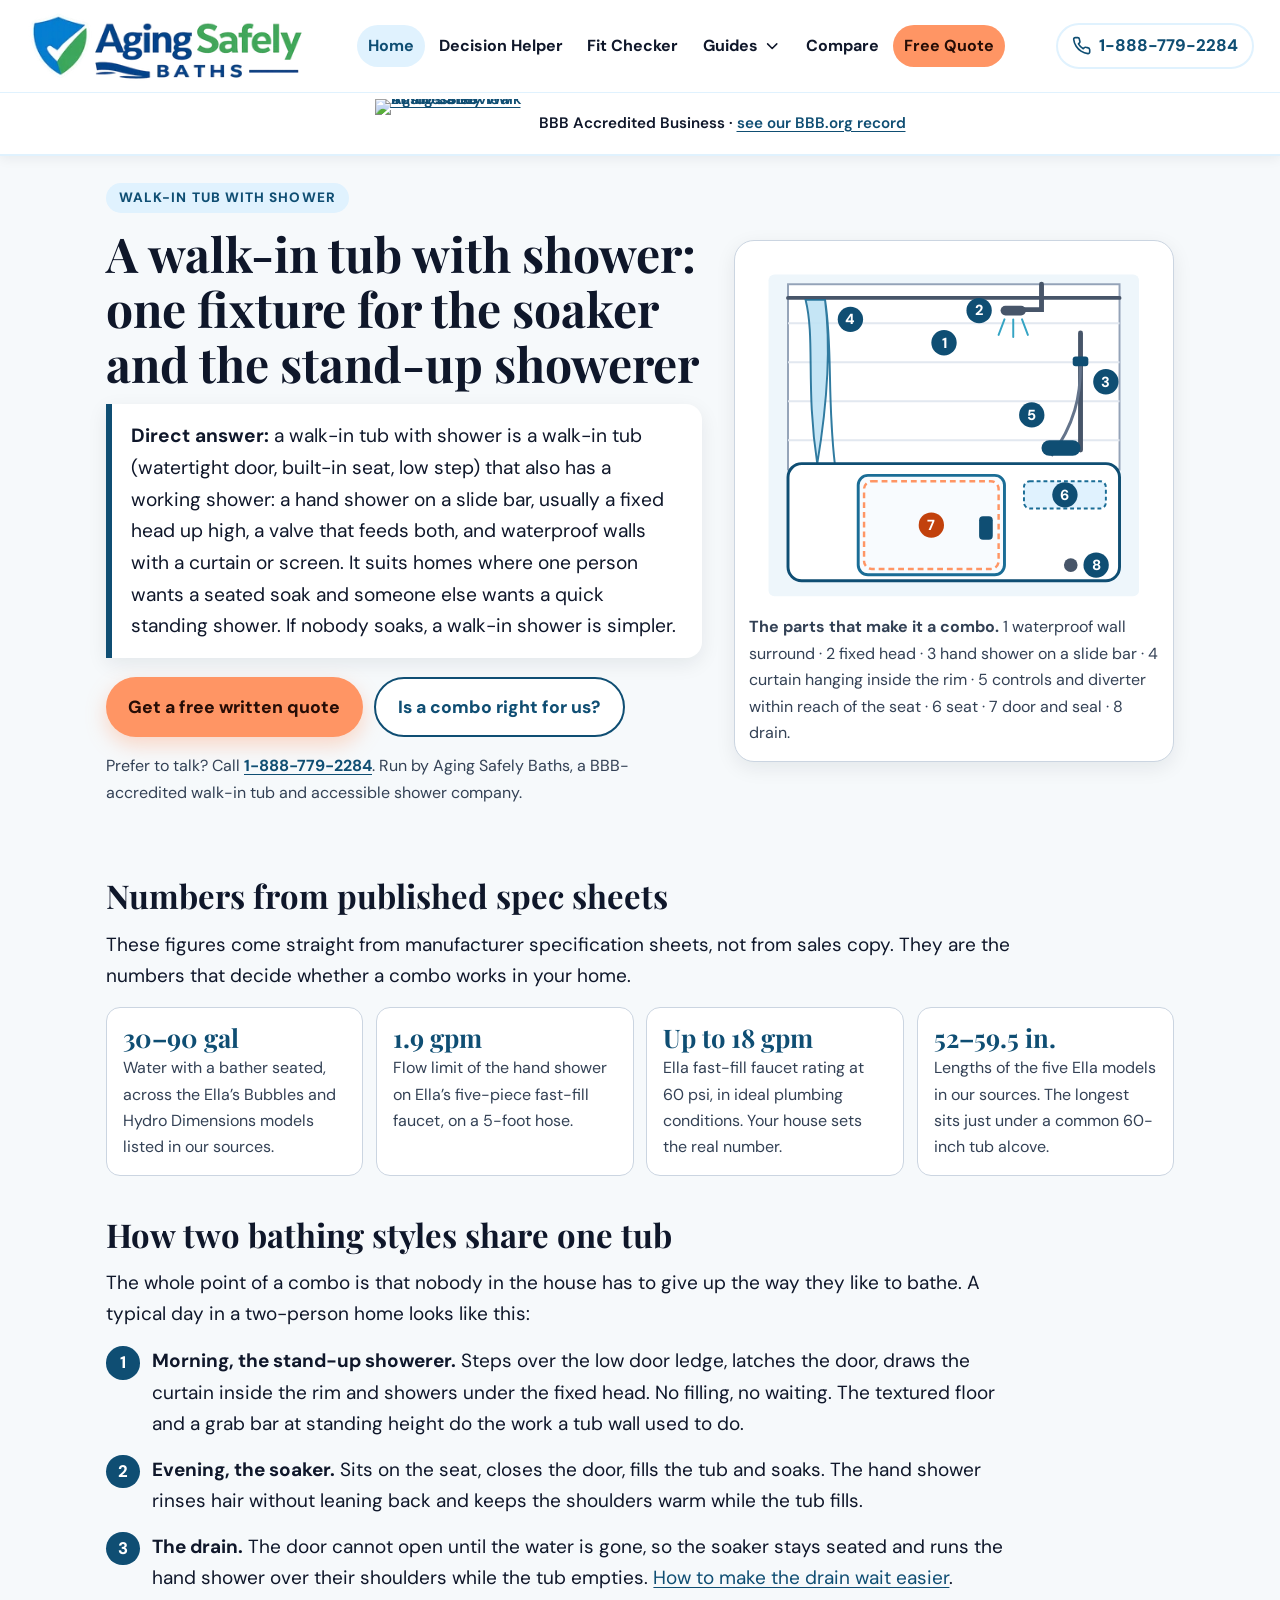
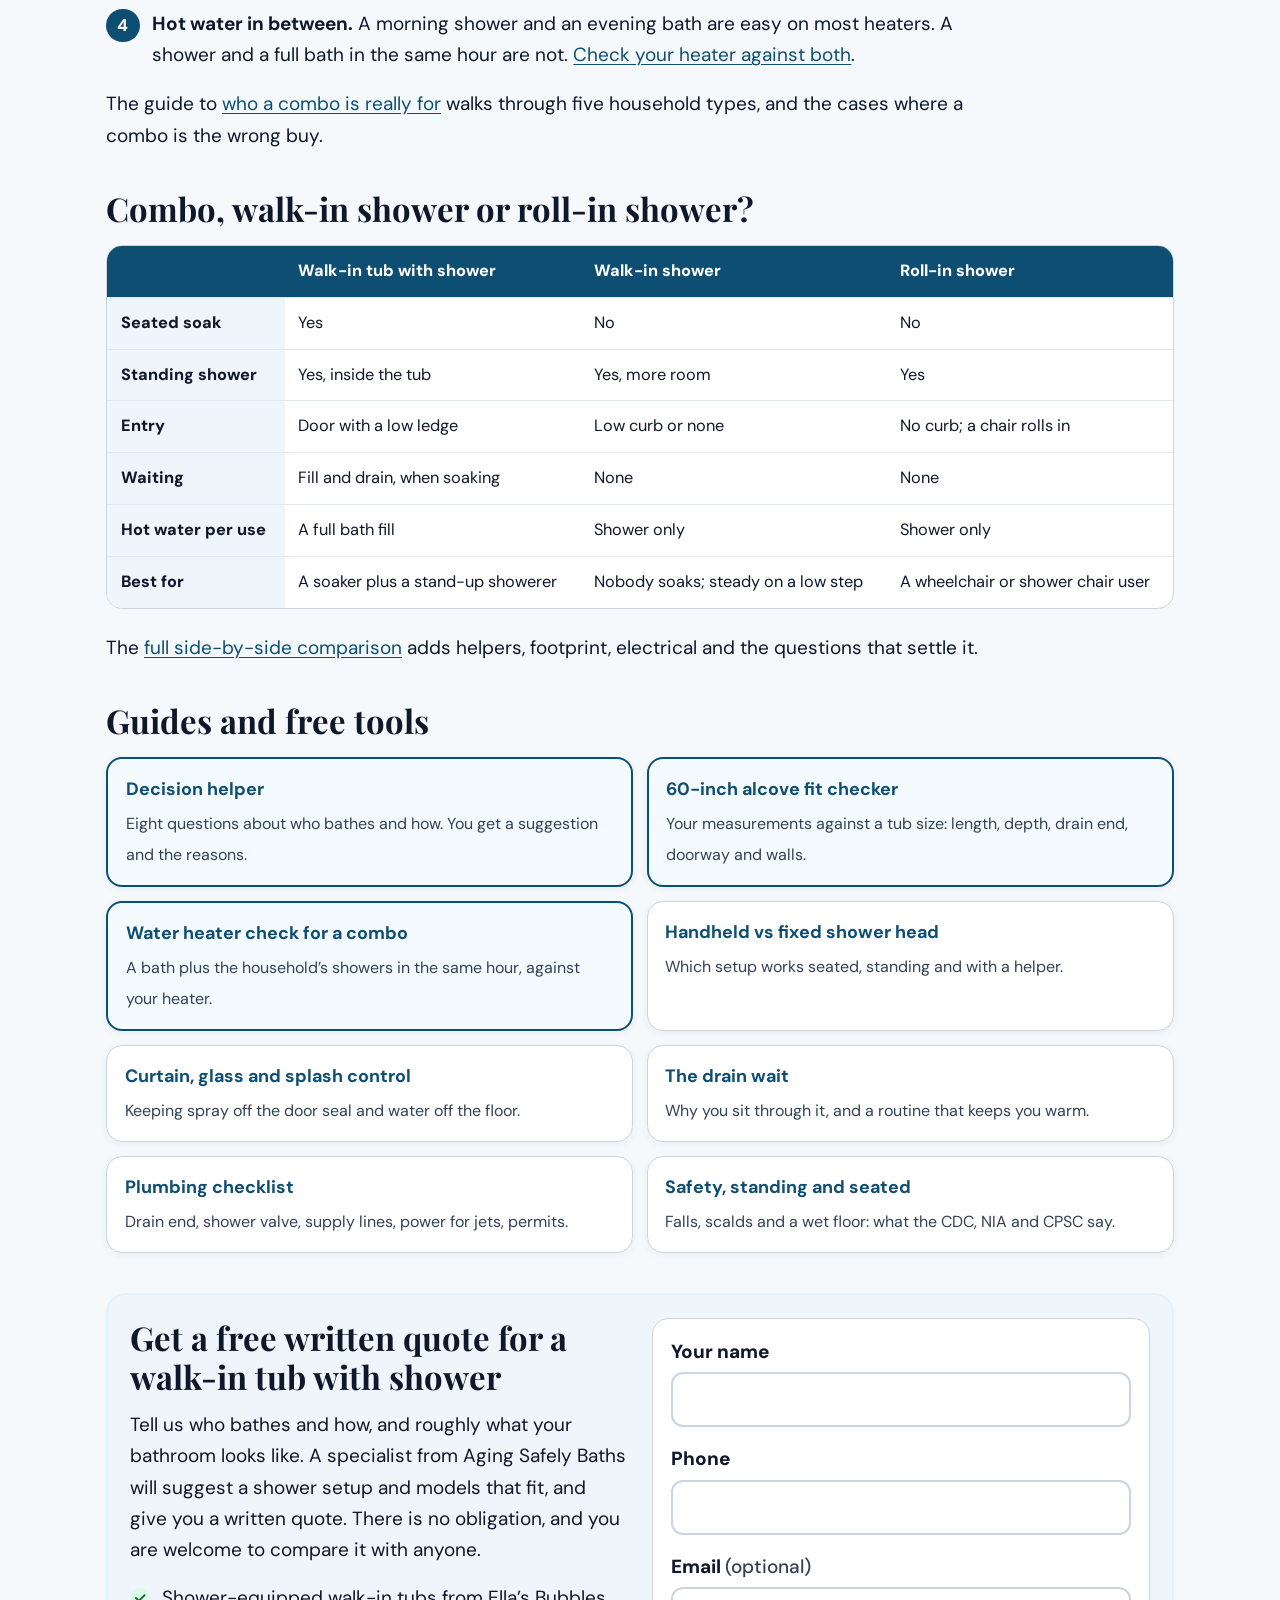
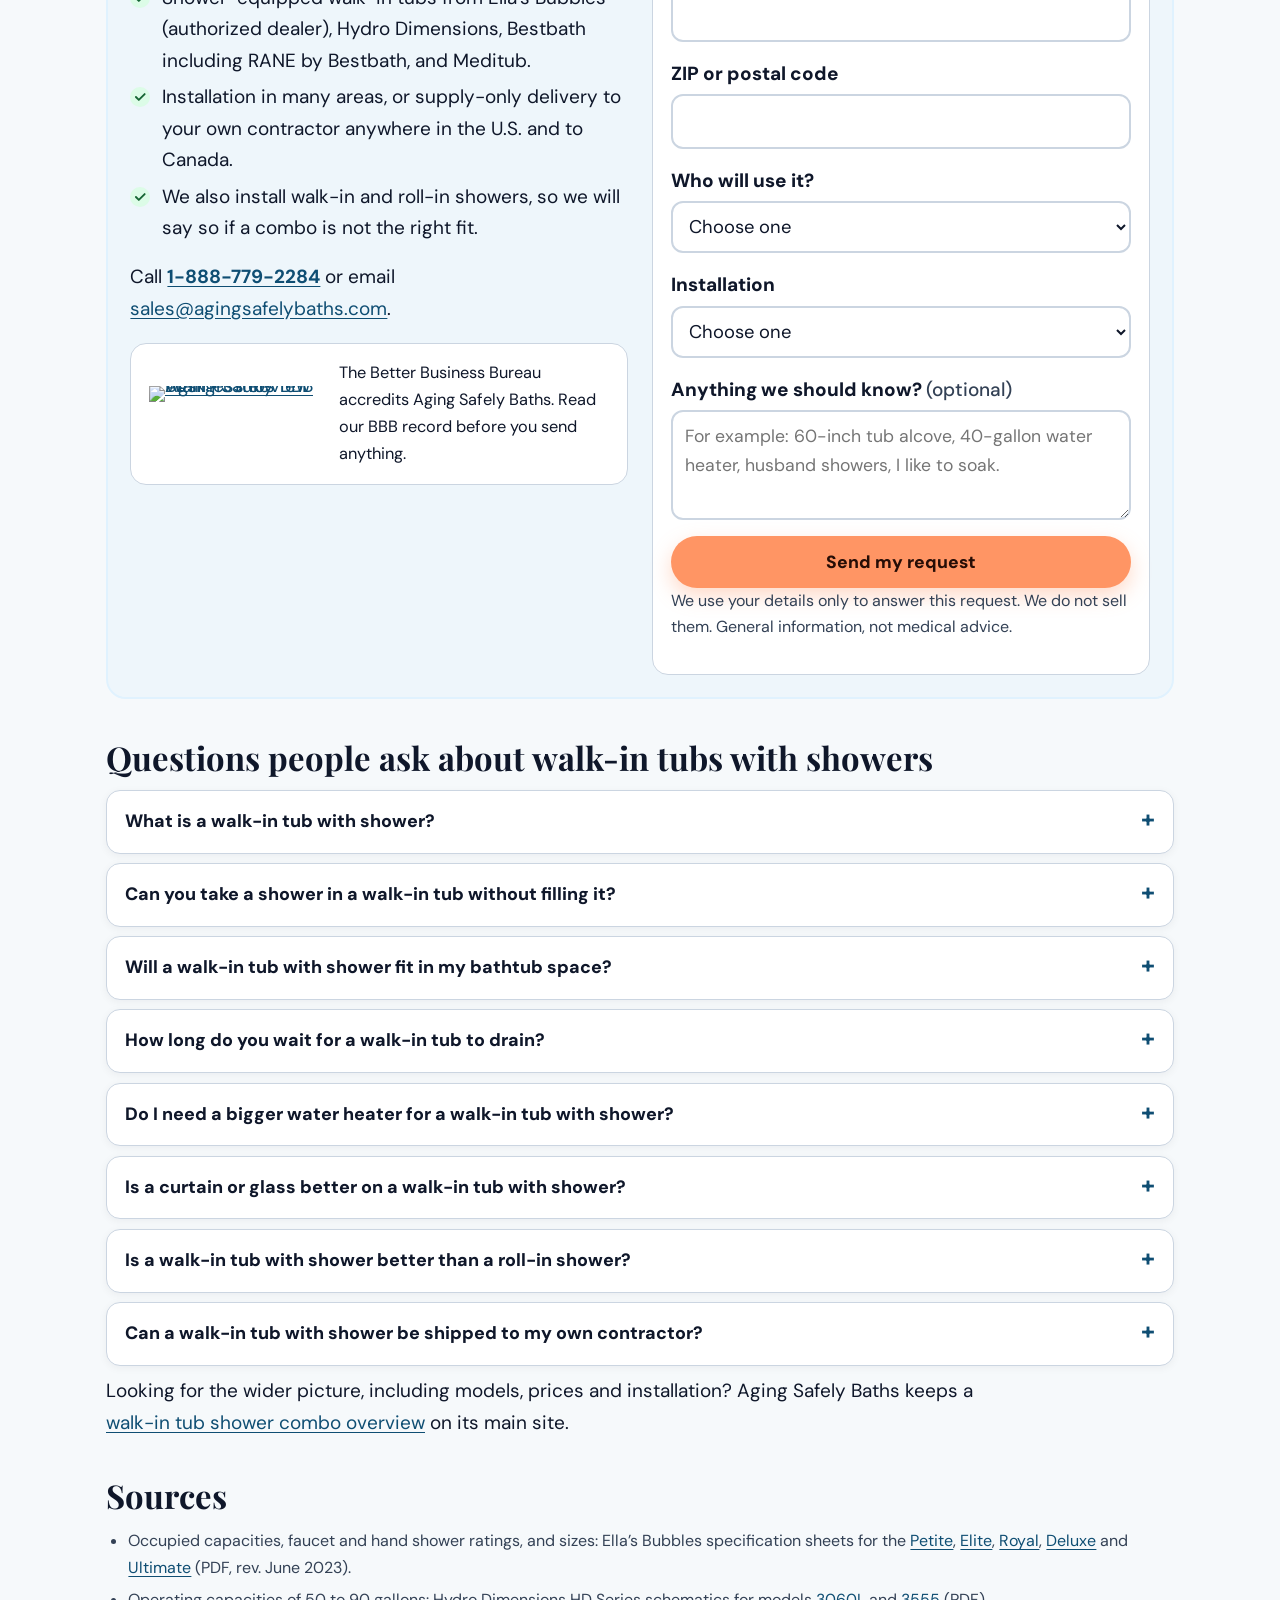
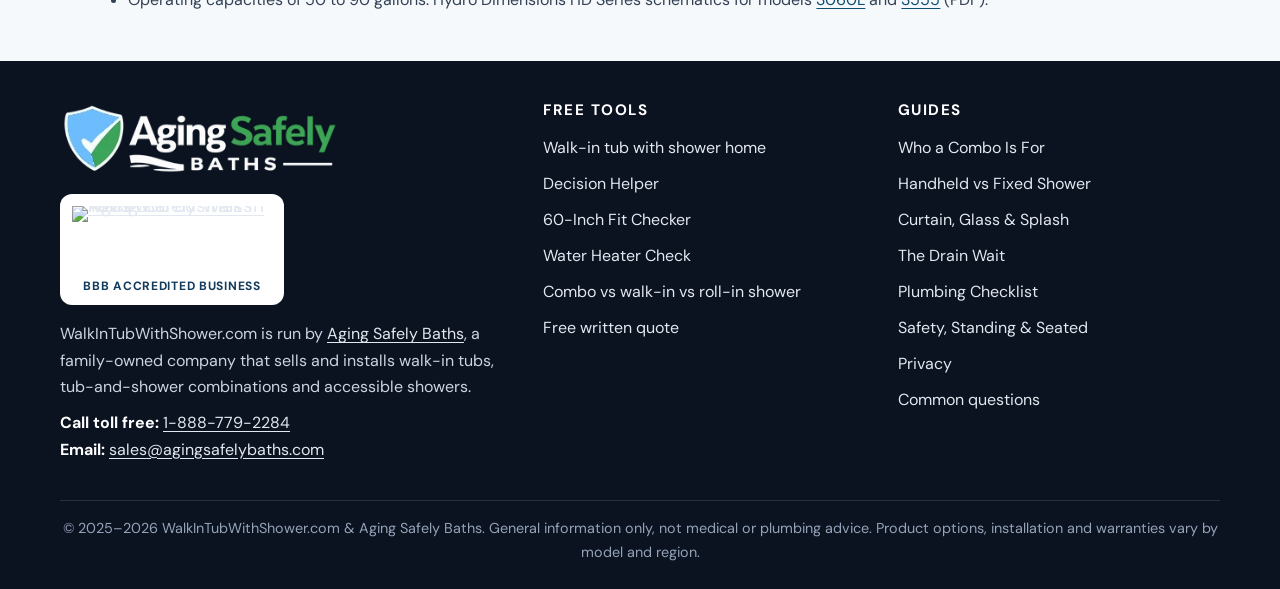
==== commit 23f6aaf4: "Add privacy policy page and footer link Co-Authored-By: Claude Fable 5.1 <noreply@anthropic.com>" ====
--- a/index.html
+++ b/index.html
@@ -70,6 +70,10 @@
  ]
 }
 </script>
+<!-- GA4 -->
+<script async src="https://www.googletagmanager.com/gtag/js?id=G-QSW05PWNSX"></script>
+<script>window.dataLayer=window.dataLayer||[];function gtag(){dataLayer.push(arguments);}gtag('js',new Date());gtag('config','G-QSW05PWNSX');</script>
+<script>(function(){function s(n,p){try{gtag('event',n,p)}catch(e){}}document.addEventListener('click',function(e){var a=e.target.closest&&e.target.closest('a[href^="tel:"]');if(a)s('phone_click',{phone_number:a.getAttribute('href').slice(4),link_text:(a.textContent||'').trim().slice(0,60)})},true);document.addEventListener('submit',function(e){var f=e.target;if(!f||f.getAttribute('role')==='search'||/search/i.test(f.id+' '+f.className+' '+(f.action||'')))return;var id=f.id||f.getAttribute('name')||f.className||'form';if(/estimat|calc/i.test(id+' '+(f.action||'')))s('estimator_use',{form_id:id});s('generate_lead',{form_id:id})},true);window.etAB=function(n,v){var k='etab_'+n,x;try{x=localStorage.getItem(k)}catch(e){}if(!x||v.indexOf(x)<0){x=v[Math.floor(Math.random()*v.length)];try{localStorage.setItem(k,x)}catch(e){}}s('ab_view',{experiment:n,variant:x});try{gtag('set','user_properties',{['ab_'+n]:x})}catch(e){}document.documentElement.setAttribute('data-ab-'+n,x);return x}})();</script>
 </head>
 <body>
 <a class="skip" href="#main">Skip to main content</a>
@@ -264,7 +268,7 @@
     </div>
     <div>
       <h2>Guides</h2>
-      <div class="sf-links"><a href="/who-needs-a-tub-shower-combo/">Who a Combo Is For</a><a href="/handheld-vs-fixed-shower-head/">Handheld vs Fixed Shower</a><a href="/curtain-glass-and-splash-control/">Curtain, Glass &amp; Splash</a><a href="/drain-time-and-the-wet-seat-wait/">The Drain Wait</a><a href="/plumbing-and-hot-water/">Plumbing Checklist</a><a href="/walk-in-tub-shower-safety/">Safety, Standing &amp; Seated</a><a href="/#faq">Common questions</a></div>
+      <div class="sf-links"><a href="/who-needs-a-tub-shower-combo/">Who a Combo Is For</a><a href="/handheld-vs-fixed-shower-head/">Handheld vs Fixed Shower</a><a href="/curtain-glass-and-splash-control/">Curtain, Glass &amp; Splash</a><a href="/drain-time-and-the-wet-seat-wait/">The Drain Wait</a><a href="/plumbing-and-hot-water/">Plumbing Checklist</a><a href="/walk-in-tub-shower-safety/">Safety, Standing &amp; Seated</a> <a href="/privacy/">Privacy</a><a href="/#faq">Common questions</a></div>
     </div>
   </div>
   <div class="sf-bot">&copy; 2025&ndash;2026 WalkInTubWithShower.com &amp; Aging Safely Baths. General information only, not medical or plumbing advice. Product options, installation and warranties vary by model and region.</div>
@@ -272,5 +276,6 @@
 <div class="mcta"><a class="btn btn-cta" href="tel:1-888-779-2284"><svg class="ico" viewBox="0 0 24 24" fill="none" stroke="currentColor" stroke-width="2" stroke-linecap="round" stroke-linejoin="round" aria-hidden="true" focusable="false"><path d="M22 16.9v3a2 2 0 0 1-2.2 2 19.8 19.8 0 0 1-8.6-3.1 19.5 19.5 0 0 1-6-6A19.8 19.8 0 0 1 2.1 4.2 2 2 0 0 1 4.1 2h3a2 2 0 0 1 2 1.7c.1.9.4 1.8.7 2.7a2 2 0 0 1-.5 2.1L8 9.8a16 16 0 0 0 6 6l1.3-1.3a2 2 0 0 1 2.1-.4c.9.3 1.8.6 2.7.7a2 2 0 0 1 1.7 2z"/></svg> Call</a><a class="btn btn-ghost" href="/#contact">Free quote</a></div>
 <script src="/assets/wits.js" defer></script>
 <script src="/assets/quote.js" defer></script>
+<script src="/lead-send.js" defer></script>
 </body>
 </html>
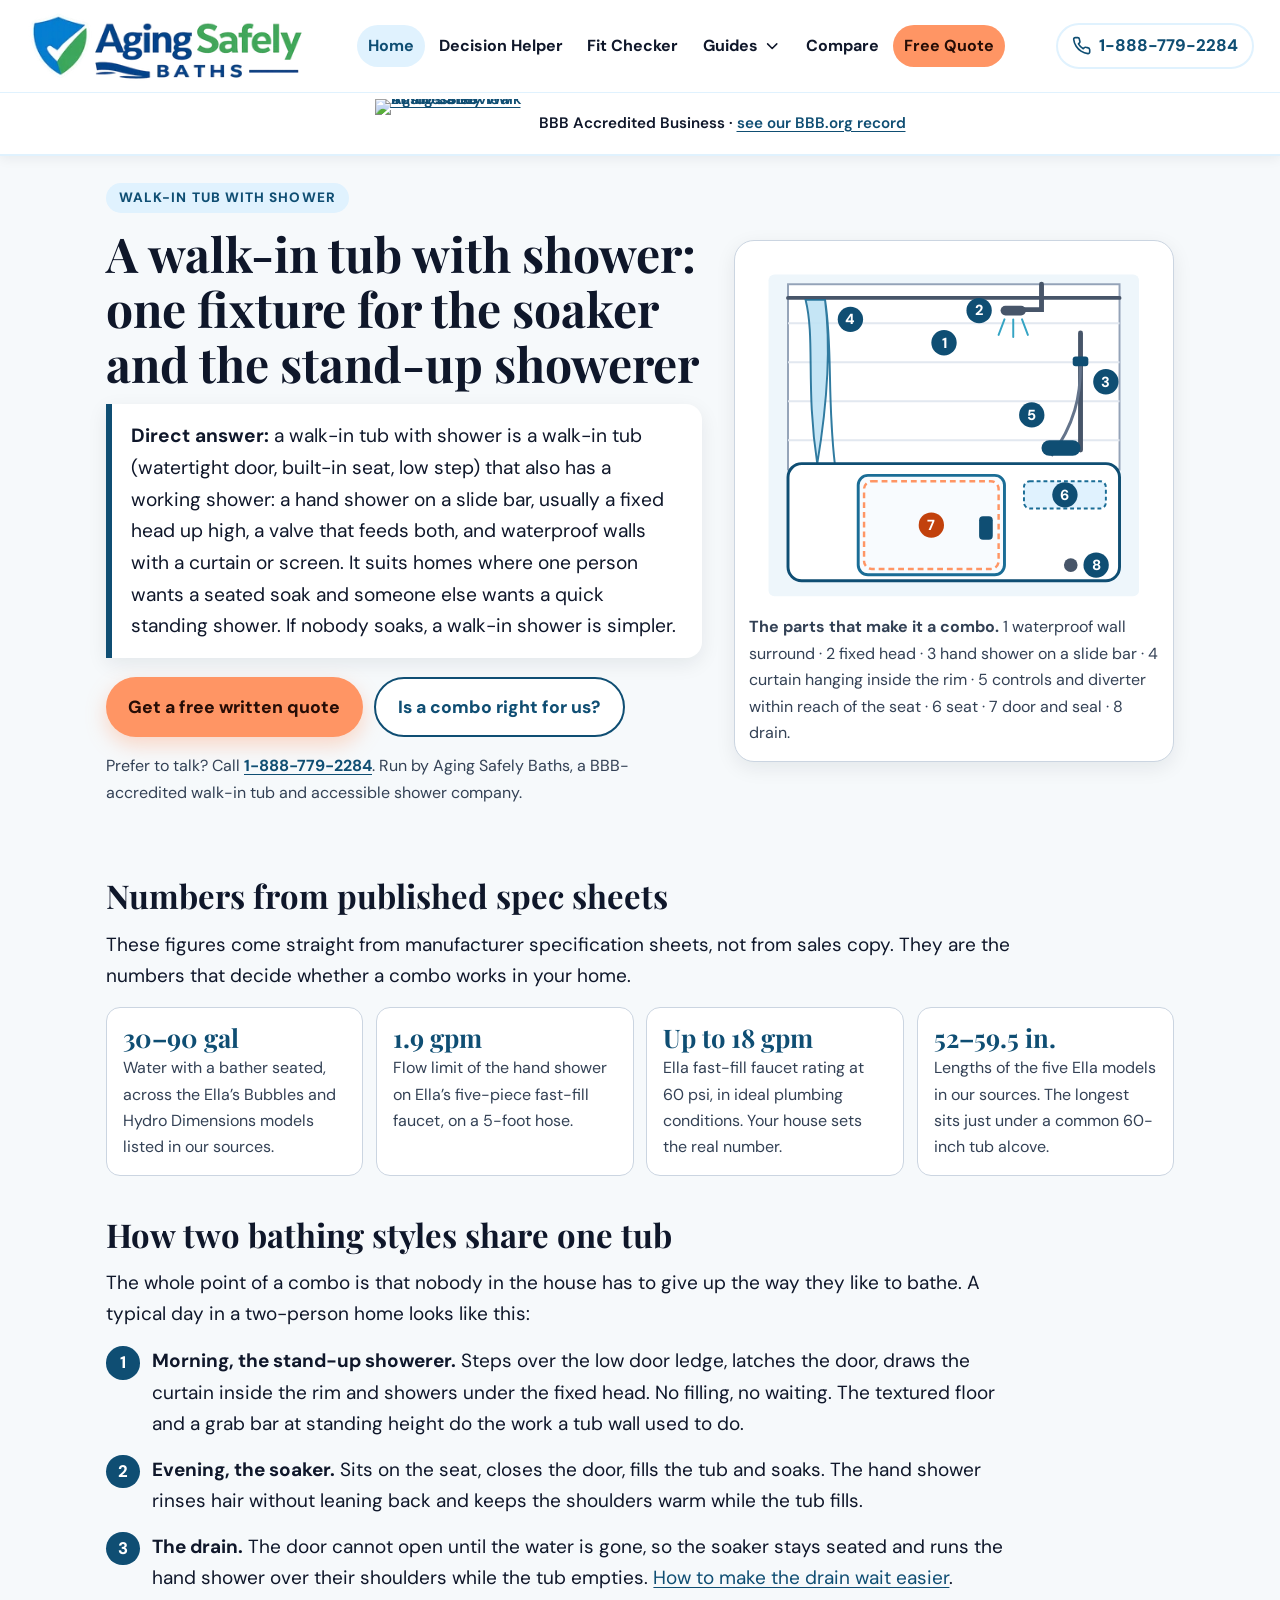
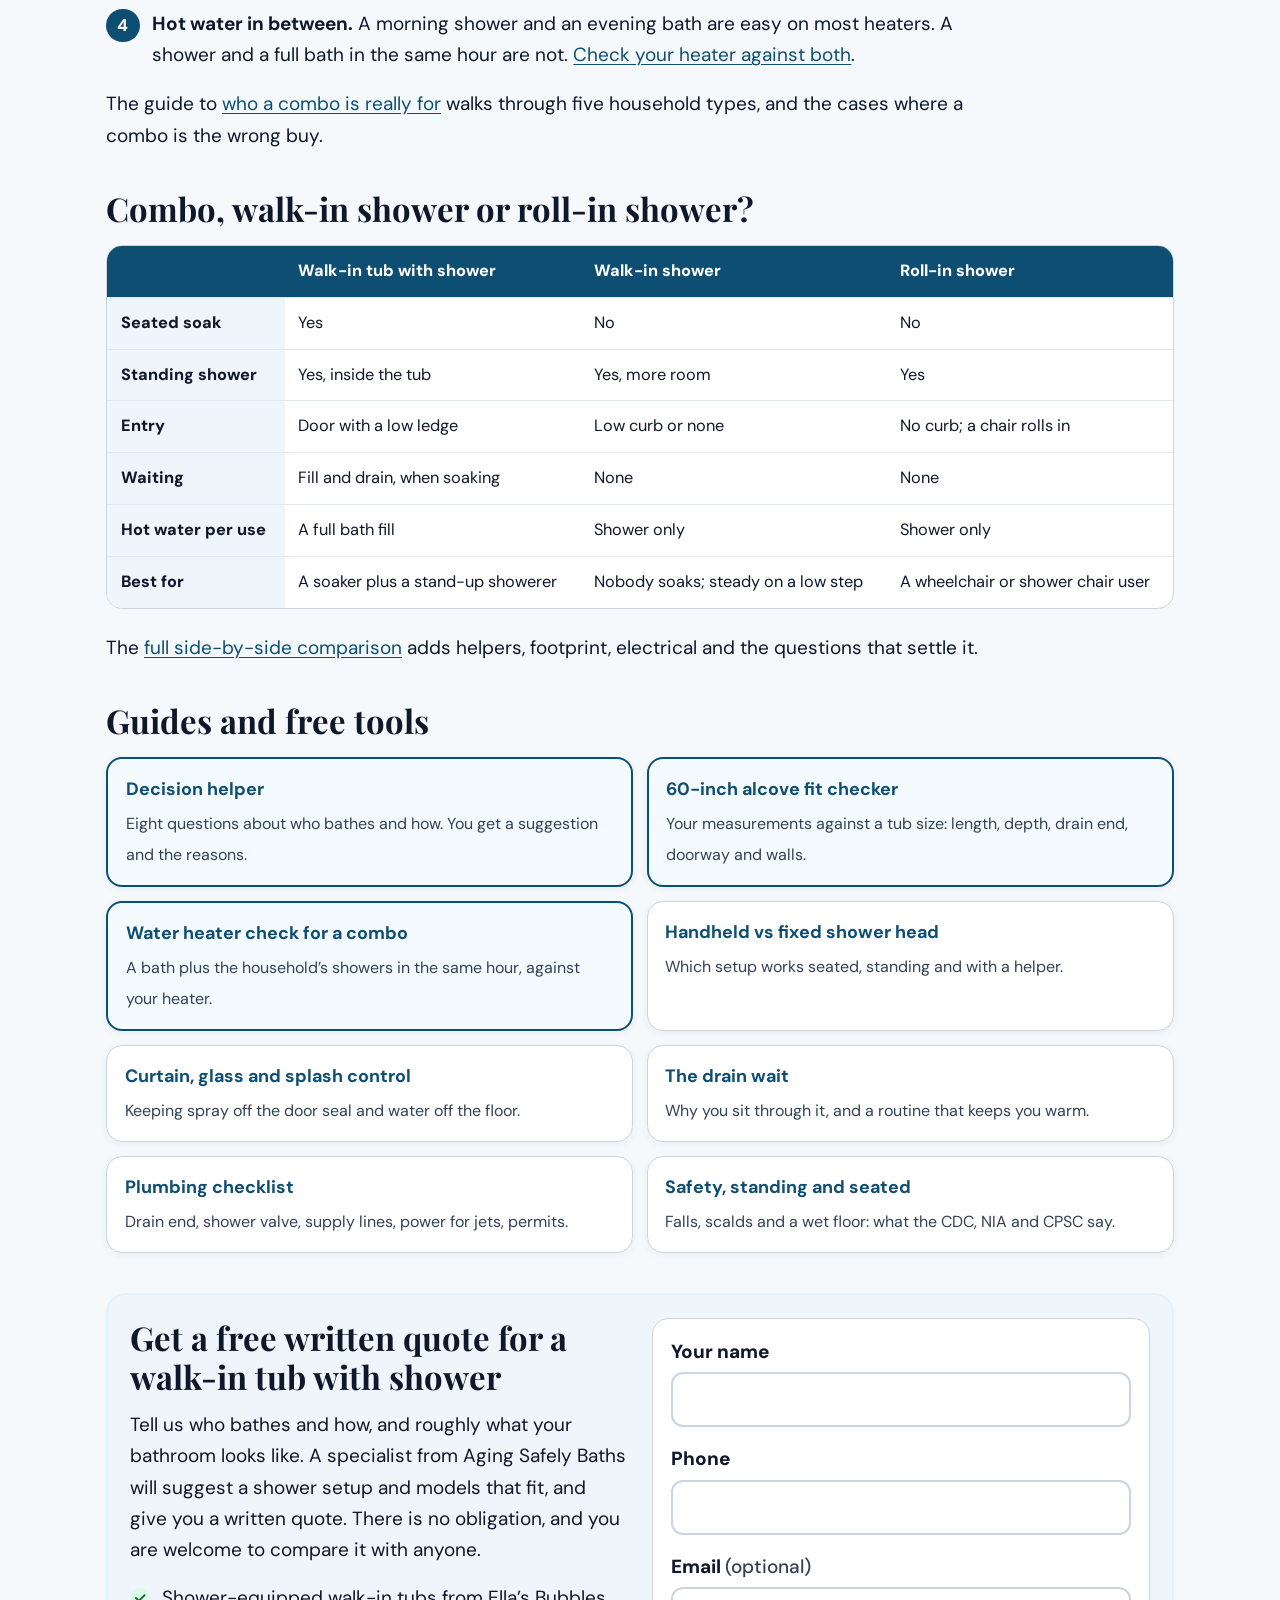
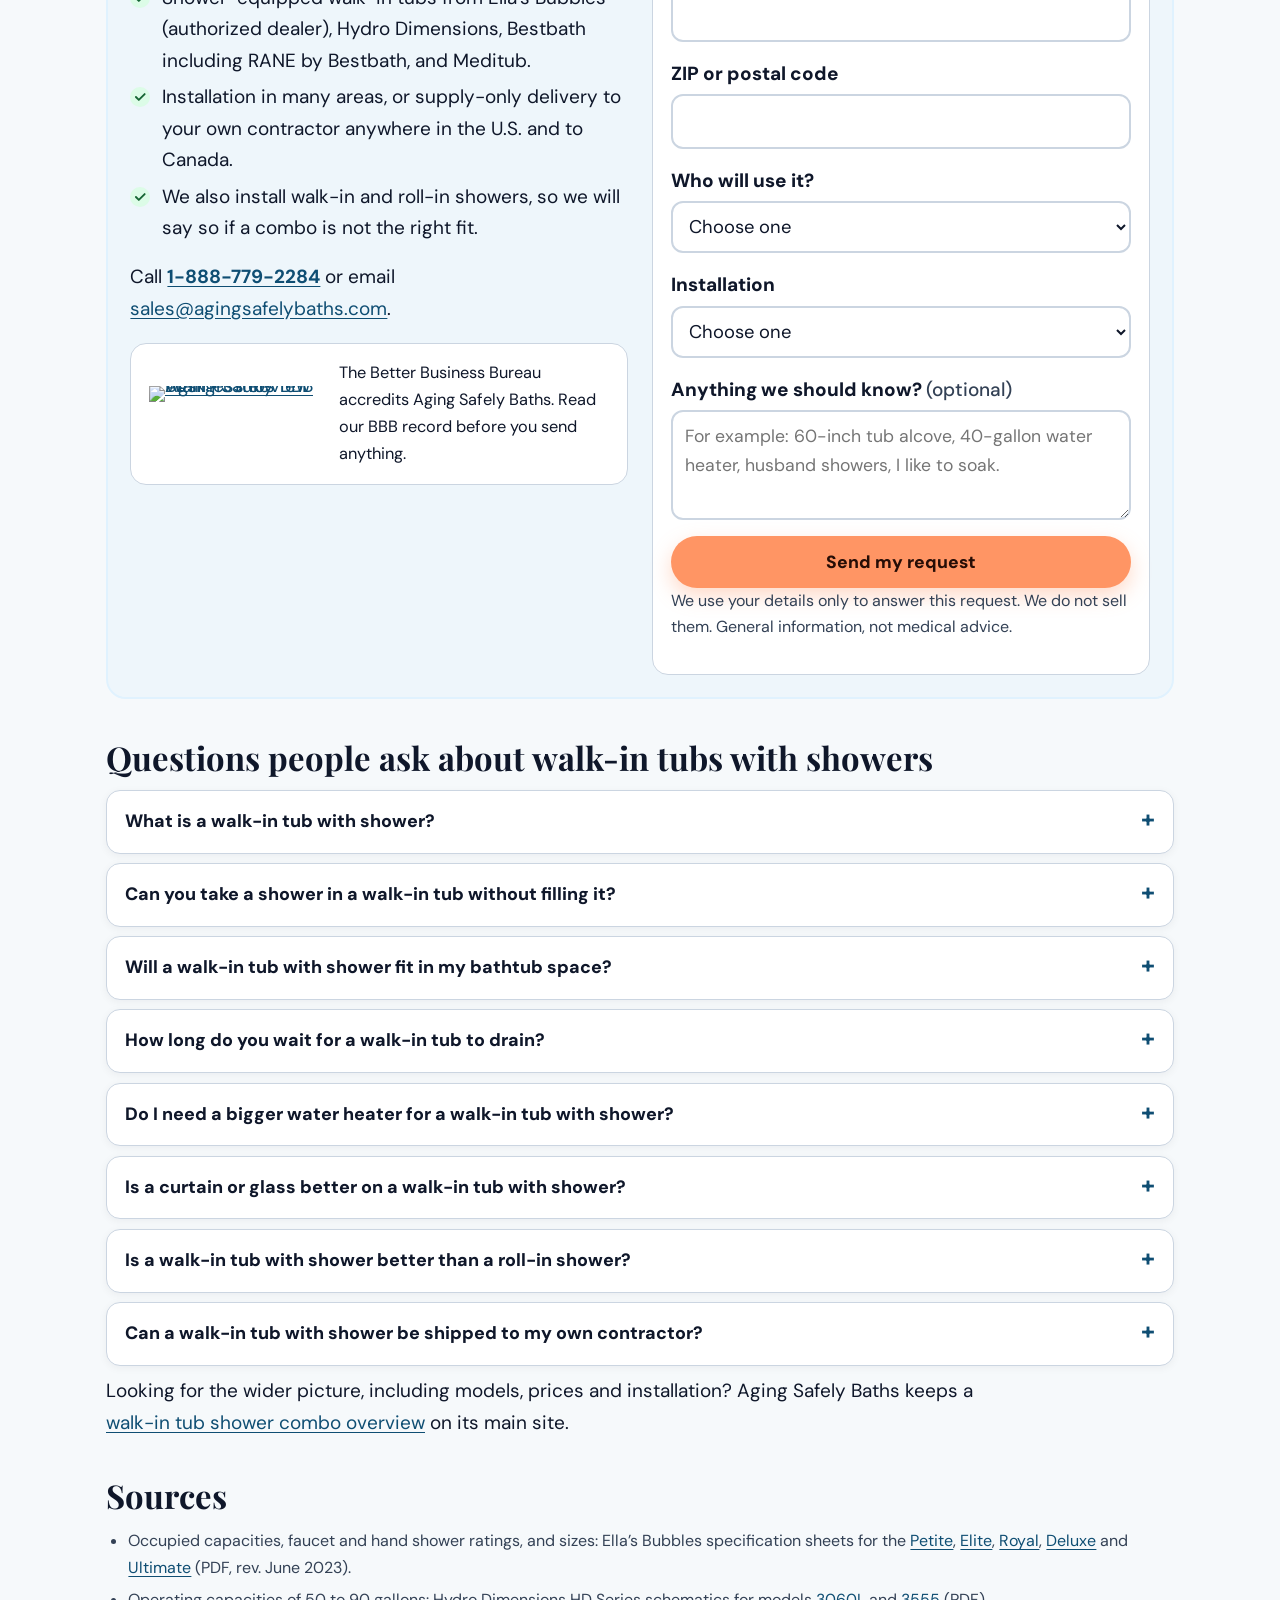
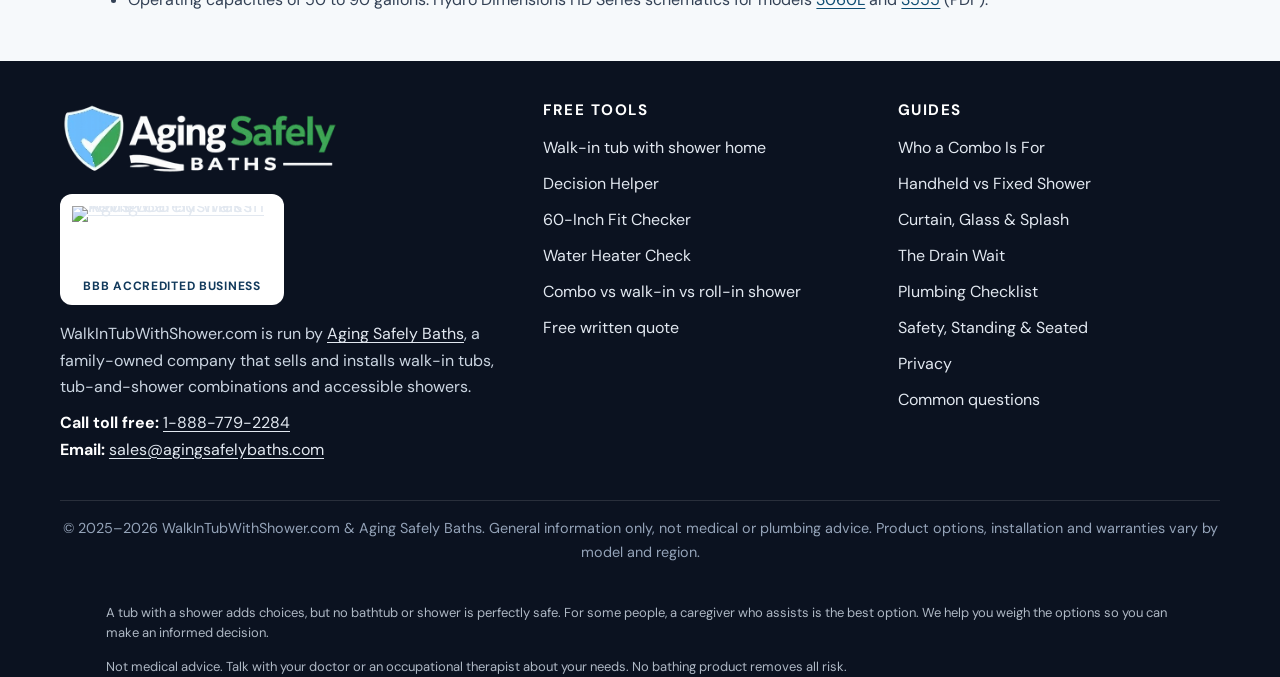
==== commit f366c612: "Liability wording: soften absolute safety, health and coverage claims; add footer disclaimer No bath" ====
--- a/index.html
+++ b/index.html
@@ -272,7 +272,7 @@
     </div>
   </div>
   <div class="sf-bot">&copy; 2025&ndash;2026 WalkInTubWithShower.com &amp; Aging Safely Baths. General information only, not medical or plumbing advice. Product options, installation and warranties vary by model and region.</div>
-</footer>
+<p class="liability-note" style="max-width:1100px;margin:14px auto 0;padding:0 16px;font-size:13px;line-height:1.55;opacity:.85">A tub with a shower adds choices, but no bathtub or shower is perfectly safe. For some people, a caregiver who assists is the best option. We help you weigh the options so you can make an informed decision.</p><p class="liability-note" style="max-width:1100px;margin:14px auto 0;padding:0 16px;font-size:13px;line-height:1.55;opacity:.85">Not medical advice. Talk with your doctor or an occupational therapist about your needs. No bathing product removes all risk.</p></footer>
 <div class="mcta"><a class="btn btn-cta" href="tel:1-888-779-2284"><svg class="ico" viewBox="0 0 24 24" fill="none" stroke="currentColor" stroke-width="2" stroke-linecap="round" stroke-linejoin="round" aria-hidden="true" focusable="false"><path d="M22 16.9v3a2 2 0 0 1-2.2 2 19.8 19.8 0 0 1-8.6-3.1 19.5 19.5 0 0 1-6-6A19.8 19.8 0 0 1 2.1 4.2 2 2 0 0 1 4.1 2h3a2 2 0 0 1 2 1.7c.1.9.4 1.8.7 2.7a2 2 0 0 1-.5 2.1L8 9.8a16 16 0 0 0 6 6l1.3-1.3a2 2 0 0 1 2.1-.4c.9.3 1.8.6 2.7.7a2 2 0 0 1 1.7 2z"/></svg> Call</a><a class="btn btn-ghost" href="/#contact">Free quote</a></div>
 <script src="/assets/wits.js" defer></script>
 <script src="/assets/quote.js" defer></script>
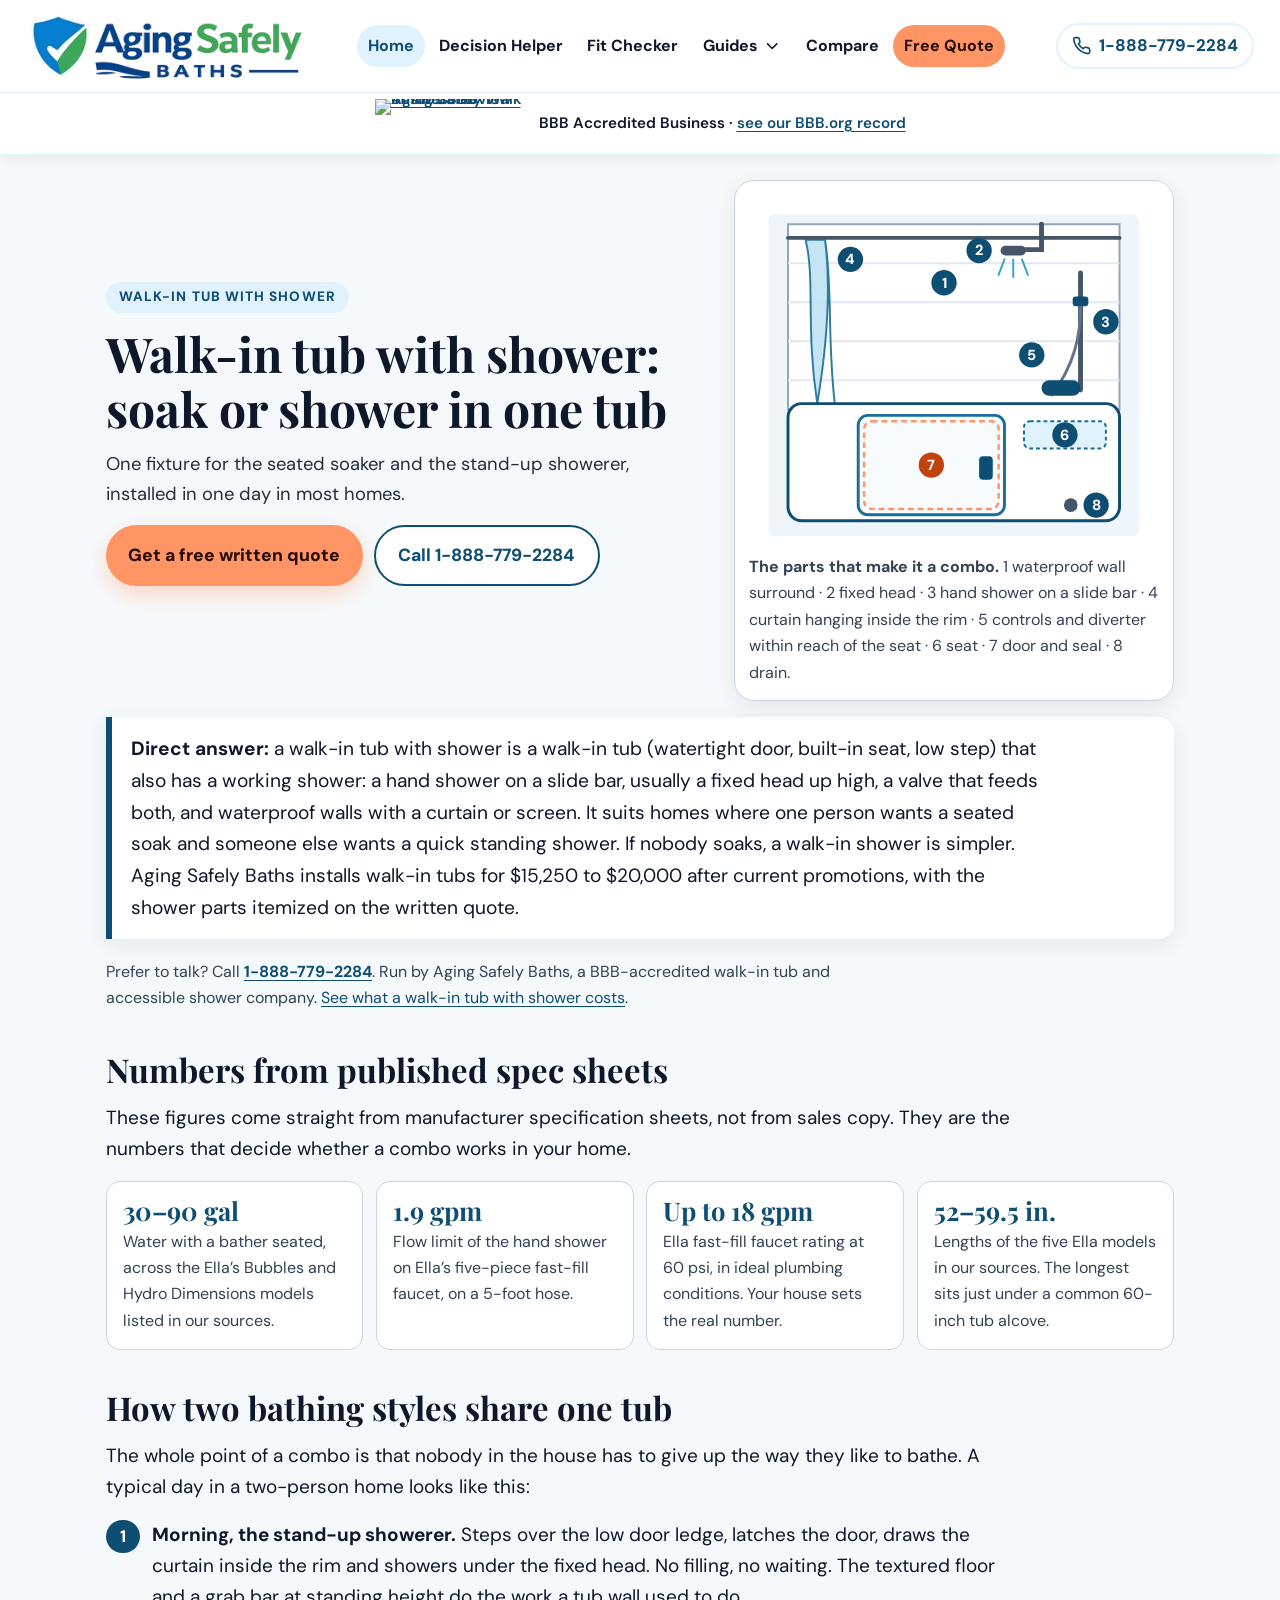
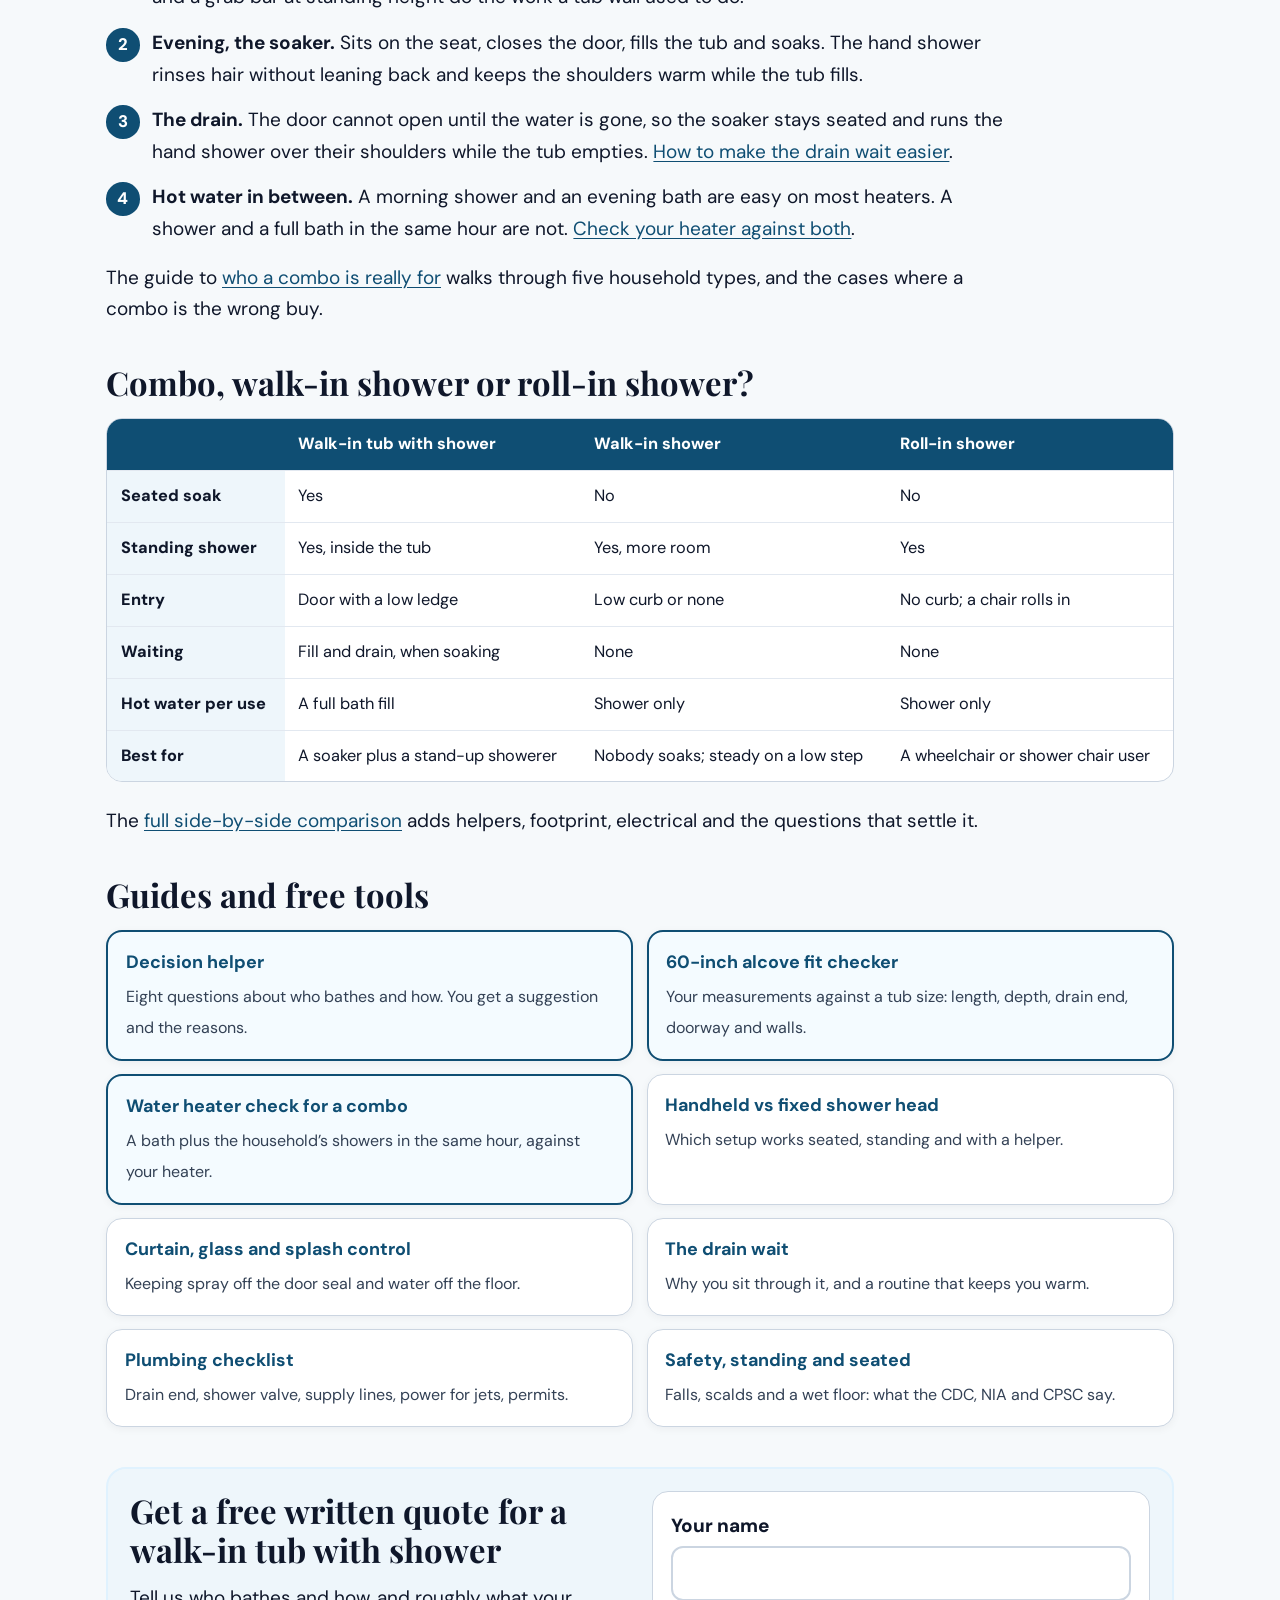
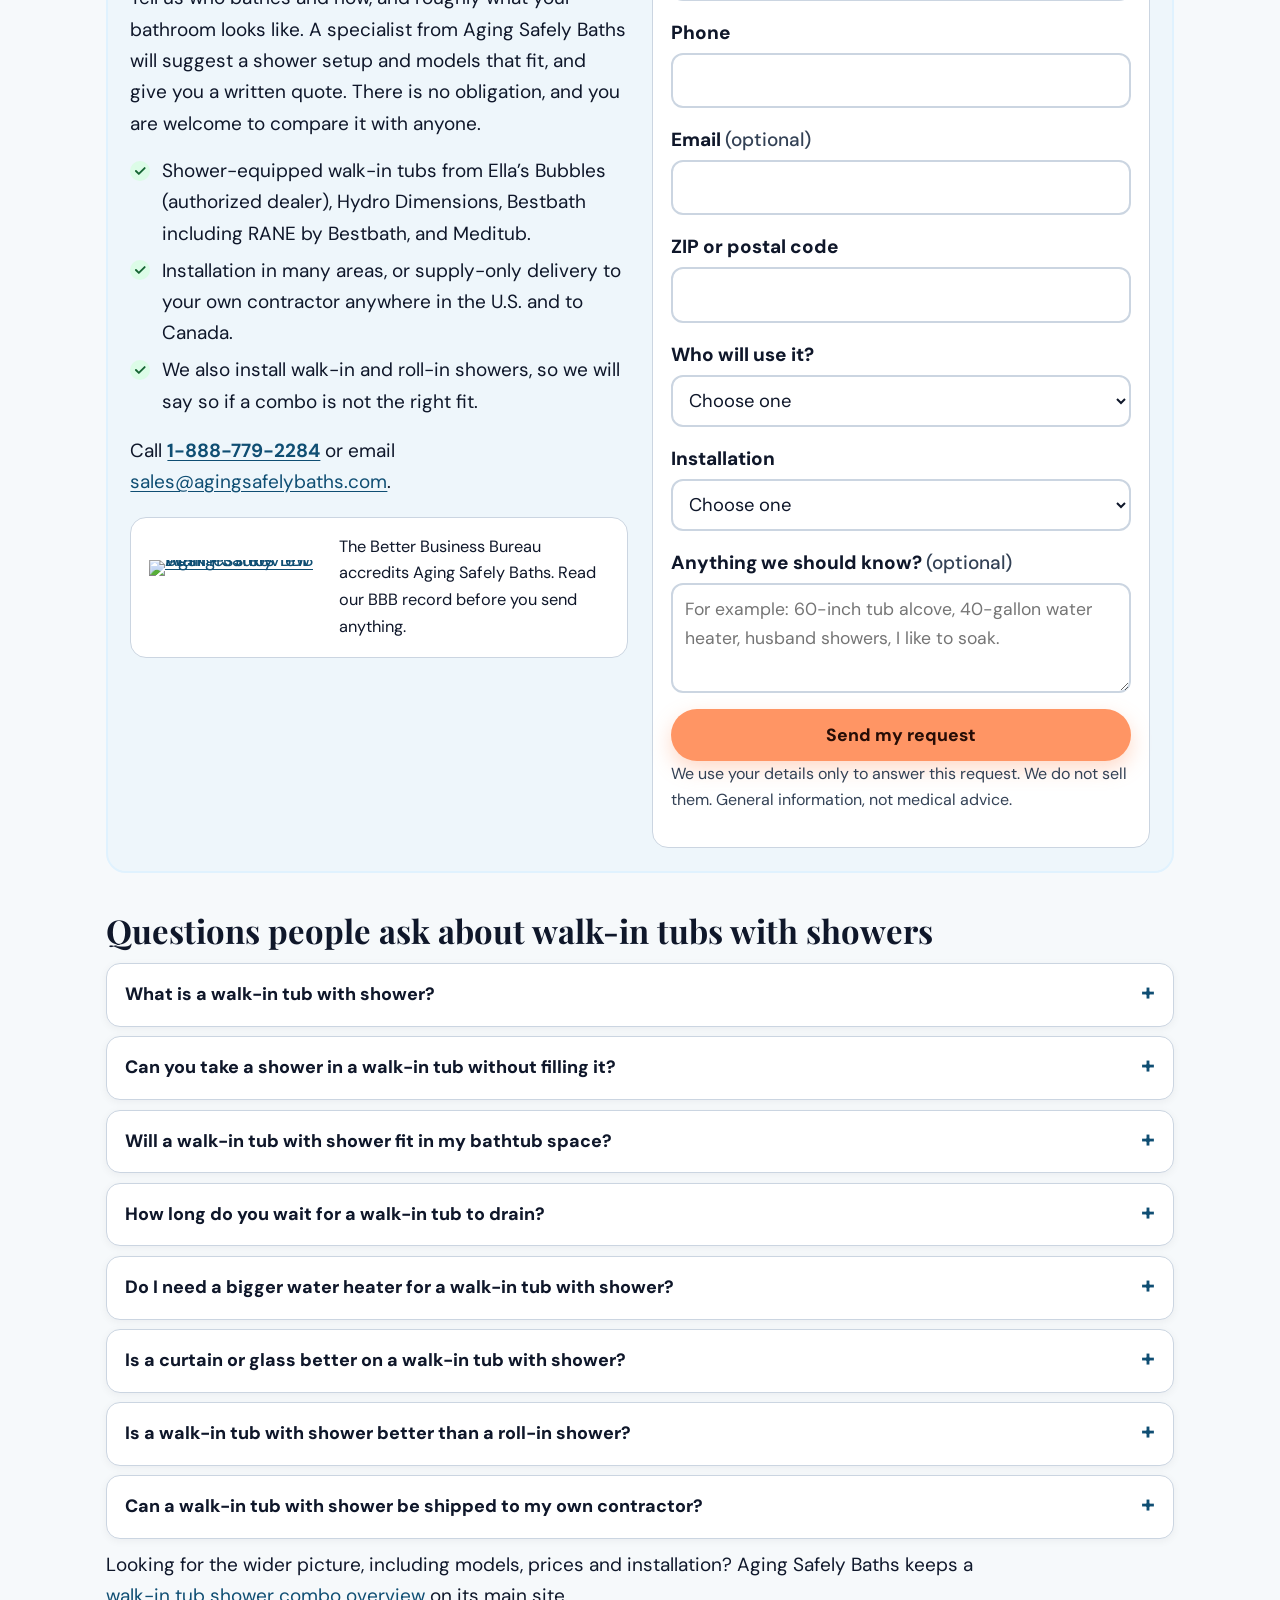
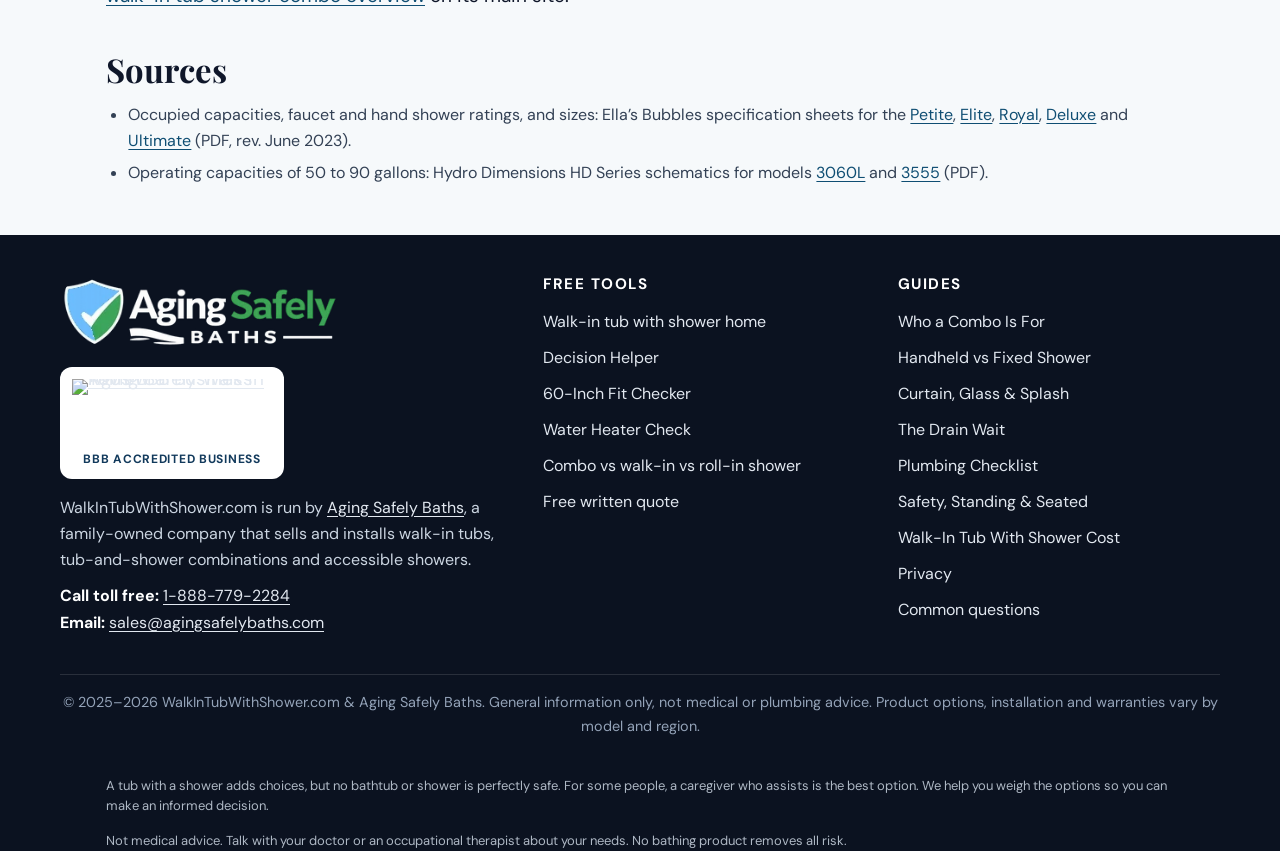
==== commit e2d7cb63: "Walk-in tub with shower cost guide, link-policy and hero fixes - New /walk-in-tub-with-shower-cost/:" ====
--- a/index.html
+++ b/index.html
@@ -31,7 +31,9 @@
    "name": "WalkInTubWithShower.com",
    "url": "https://walkintubwithshower.com/",
    "inLanguage": "en-US",
-   "publisher": {"@id": "https://www.agingsafelybaths.com/#organization"}
+   "publisher": {
+    "@id": "https://www.agingsafelybaths.com/#organization"
+   }
   },
   {
    "@type": "Organization",
@@ -41,7 +43,20 @@
    "logo": "https://walkintubwithshower.com/aging-safely-icon-512.png",
    "telephone": "+1-888-779-2284",
    "email": "sales@agingsafelybaths.com",
-   "contactPoint": {"@type": "ContactPoint", "telephone": "+1-888-779-2284", "contactType": "sales", "areaServed": ["US", "CA"], "availableLanguage": "en"}
+   "contactPoint": {
+    "@type": "ContactPoint",
+    "telephone": "+1-888-779-2284",
+    "contactType": "sales",
+    "areaServed": [
+     "US",
+     "CA"
+    ],
+    "availableLanguage": "en"
+   },
+   "sameAs": [
+    "https://www.agingsafelybaths.com/",
+    "https://www.bbb.org/us/co/denver/profile/walk-in-tubs/aging-safely-walk-in-tubs-1296-90145069"
+   ]
   },
   {
    "@type": "WebPage",
@@ -49,22 +64,83 @@
    "url": "https://walkintubwithshower.com/",
    "name": "Walk-In Tub With Shower: Combo Guide, Tools & Quotes",
    "description": "How a walk-in tub with shower works for soakers and stand-up showerers: shower heads, curtains, drain wait, hot water, fit and safety, with free tools.",
-   "isPartOf": {"@id": "https://walkintubwithshower.com/#website"},
-   "about": {"@type": "Thing", "name": "Walk-in tub with shower"},
+   "isPartOf": {
+    "@id": "https://walkintubwithshower.com/#website"
+   },
+   "about": {
+    "@type": "Thing",
+    "name": "Walk-in tub with shower"
+   },
    "dateModified": "2026-10-15",
    "inLanguage": "en-US"
   },
   {
    "@type": "FAQPage",
    "mainEntity": [
-    {"@type": "Question", "name": "What is a walk-in tub with shower?", "acceptedAnswer": {"@type": "Answer", "text": "It is a walk-in tub, with a watertight door and a built-in seat, that also has a shower: a hand shower on a slide bar, often a fixed head up high, a valve that can feed both, and waterproof walls with a curtain or glass screen. One person can soak seated while another showers standing."}},
-    {"@type": "Question", "name": "Can you take a shower in a walk-in tub without filling it?", "acceptedAnswer": {"@type": "Answer", "text": "Yes. With the door closed and latched you can shower standing on the textured floor or sitting on the seat with the hand shower, and the water simply runs down the drain. Keep the curtain or screen inside the rim and aim the spray away from the door seal."}},
-    {"@type": "Question", "name": "Will a walk-in tub with shower fit in my bathtub space?", "acceptedAnswer": {"@type": "Answer", "text": "Usually. Many models are built for the common 60-inch alcove, and shorter models around 52 inches exist. Check the drain end, the narrowest doorway on the delivery path, and whether your walls are waterproof above the shower head."}},
-    {"@type": "Question", "name": "How long do you wait for a walk-in tub to drain?", "acceptedAnswer": {"@type": "Answer", "text": "It depends on the tub, the drain design and your home's drain line, so check the spec sheet and ask the installer. On a combo you can run the hand shower over your shoulders while the tub empties, which keeps you warm and rinses you off at the same time."}},
-    {"@type": "Question", "name": "Do I need a bigger water heater for a walk-in tub with shower?", "acceptedAnswer": {"@type": "Answer", "text": "Often. Published occupied capacities run from about 30 to 90 gallons, and roughly two-thirds to three-quarters of a warm bath comes from the heater. If someone also showers in the same hour, compare the total with your heater's first-hour rating. The water heater sizing page does the math."}},
-    {"@type": "Question", "name": "Is a curtain or glass better on a walk-in tub with shower?", "acceptedAnswer": {"@type": "Answer", "text": "A curtain with a liner that hangs inside the tub rim suits most households, especially with a caregiver, because it slides fully out of the way. A fixed glass screen at the shower end looks neater for steady standing showerers. Full sliding enclosures are hard to fit around the tub door."}},
-    {"@type": "Question", "name": "Is a walk-in tub with shower better than a roll-in shower?", "acceptedAnswer": {"@type": "Answer", "text": "Not for wheelchair users. A walk-in tub still has a door ledge and a seat to transfer onto, while a roll-in shower has no curb. The combo wins when someone in the home wants to soak and every bather can manage a low step."}},
-    {"@type": "Question", "name": "Can a walk-in tub with shower be shipped to my own contractor?", "acceptedAnswer": {"@type": "Answer", "text": "Yes. Aging Safely Baths offers installation in many areas and supply-only delivery across the U.S. and to Canada, with spec sheets for your plumber or contractor."}}
+    {
+     "@type": "Question",
+     "name": "What is a walk-in tub with shower?",
+     "acceptedAnswer": {
+      "@type": "Answer",
+      "text": "It is a walk-in tub, with a watertight door and a built-in seat, that also has a shower: a hand shower on a slide bar, often a fixed head up high, a valve that can feed both, and waterproof walls with a curtain or glass screen. One person can soak seated while another showers standing."
+     }
+    },
+    {
+     "@type": "Question",
+     "name": "Can you take a shower in a walk-in tub without filling it?",
+     "acceptedAnswer": {
+      "@type": "Answer",
+      "text": "Yes. With the door closed and latched you can shower standing on the textured floor or sitting on the seat with the hand shower, and the water simply runs down the drain. Keep the curtain or screen inside the rim and aim the spray away from the door seal."
+     }
+    },
+    {
+     "@type": "Question",
+     "name": "Will a walk-in tub with shower fit in my bathtub space?",
+     "acceptedAnswer": {
+      "@type": "Answer",
+      "text": "Usually. Many models are built for the common 60-inch alcove, and shorter models around 52 inches exist. Check the drain end, the narrowest doorway on the delivery path, and whether your walls are waterproof above the shower head."
+     }
+    },
+    {
+     "@type": "Question",
+     "name": "How long do you wait for a walk-in tub to drain?",
+     "acceptedAnswer": {
+      "@type": "Answer",
+      "text": "It depends on the tub, the drain design and your home's drain line, so check the spec sheet and ask the installer. On a combo you can run the hand shower over your shoulders while the tub empties, which keeps you warm and rinses you off at the same time."
+     }
+    },
+    {
+     "@type": "Question",
+     "name": "Do I need a bigger water heater for a walk-in tub with shower?",
+     "acceptedAnswer": {
+      "@type": "Answer",
+      "text": "Often. Published occupied capacities run from about 30 to 90 gallons, and roughly two-thirds to three-quarters of a warm bath comes from the heater. If someone also showers in the same hour, compare the total with your heater's first-hour rating. The water heater sizing page does the math."
+     }
+    },
+    {
+     "@type": "Question",
+     "name": "Is a curtain or glass better on a walk-in tub with shower?",
+     "acceptedAnswer": {
+      "@type": "Answer",
+      "text": "A curtain with a liner that hangs inside the tub rim suits most households, especially with a caregiver, because it slides fully out of the way. A fixed glass screen at the shower end looks neater for steady standing showerers. Full sliding enclosures are hard to fit around the tub door."
+     }
+    },
+    {
+     "@type": "Question",
+     "name": "Is a walk-in tub with shower better than a roll-in shower?",
+     "acceptedAnswer": {
+      "@type": "Answer",
+      "text": "Not for wheelchair users. A walk-in tub still has a door ledge and a seat to transfer onto, while a roll-in shower has no curb. The combo wins when someone in the home wants to soak and every bather can manage a low step."
+     }
+    },
+    {
+     "@type": "Question",
+     "name": "Can a walk-in tub with shower be shipped to my own contractor?",
+     "acceptedAnswer": {
+      "@type": "Answer",
+      "text": "Yes. Aging Safely Baths offers installation in many areas and supply-only delivery across the U.S. and to Canada, with spec sheets for your plumber or contractor."
+     }
+    }
    ]
   }
  ]
@@ -74,6 +150,7 @@
 <script async src="https://www.googletagmanager.com/gtag/js?id=G-QSW05PWNSX"></script>
 <script>window.dataLayer=window.dataLayer||[];function gtag(){dataLayer.push(arguments);}gtag('js',new Date());gtag('config','G-QSW05PWNSX');</script>
 <script>(function(){function s(n,p){try{gtag('event',n,p)}catch(e){}}document.addEventListener('click',function(e){var a=e.target.closest&&e.target.closest('a[href^="tel:"]');if(a)s('phone_click',{phone_number:a.getAttribute('href').slice(4),link_text:(a.textContent||'').trim().slice(0,60)})},true);document.addEventListener('submit',function(e){var f=e.target;if(!f||f.getAttribute('role')==='search'||/search/i.test(f.id+' '+f.className+' '+(f.action||'')))return;var id=f.id||f.getAttribute('name')||f.className||'form';if(/estimat|calc/i.test(id+' '+(f.action||'')))s('estimator_use',{form_id:id});s('generate_lead',{form_id:id})},true);window.etAB=function(n,v){var k='etab_'+n,x;try{x=localStorage.getItem(k)}catch(e){}if(!x||v.indexOf(x)<0){x=v[Math.floor(Math.random()*v.length)];try{localStorage.setItem(k,x)}catch(e){}}s('ab_view',{experiment:n,variant:x});try{gtag('set','user_properties',{['ab_'+n]:x})}catch(e){}document.documentElement.setAttribute('data-ab-'+n,x);return x}})();</script>
+<style id="hero-std-2026-11-17">.home-hero .hero-line{font-size:1.15rem;margin:.4rem 0 0;color:inherit;opacity:.9}</style>
 </head>
 <body>
 <a class="skip" href="#main">Skip to main content</a>
@@ -84,7 +161,7 @@
       <a href="/" aria-current="page">Home</a>
       <a href="/combo-or-shower-quiz/">Decision Helper</a>
       <a href="/alcove-fit-checker/">Fit Checker</a>
-      <details><summary>Guides <svg class="ico" viewBox="0 0 24 24" fill="none" stroke="currentColor" stroke-width="2" stroke-linecap="round" stroke-linejoin="round" aria-hidden="true" focusable="false"><path d="M6 9l6 6 6-6"/></svg></summary><div class="sh-drop"><a href="/who-needs-a-tub-shower-combo/">Who a Combo Is For</a><a href="/handheld-vs-fixed-shower-head/">Handheld vs Fixed Shower</a><a href="/curtain-glass-and-splash-control/">Curtain, Glass &amp; Splash</a><a href="/drain-time-and-the-wet-seat-wait/">The Drain Wait</a><a href="/plumbing-and-hot-water/">Plumbing Checklist</a><a href="/walk-in-tub-shower-safety/">Safety, Standing &amp; Seated</a><a href="/water-heater-sizing/">Water Heater Check</a></div></details>
+      <details><summary>Guides <svg class="ico" viewBox="0 0 24 24" fill="none" stroke="currentColor" stroke-width="2" stroke-linecap="round" stroke-linejoin="round" aria-hidden="true" focusable="false"><path d="M6 9l6 6 6-6"/></svg></summary><div class="sh-drop"><a href="/who-needs-a-tub-shower-combo/">Who a Combo Is For</a><a href="/handheld-vs-fixed-shower-head/">Handheld vs Fixed Shower</a><a href="/curtain-glass-and-splash-control/">Curtain, Glass &amp; Splash</a><a href="/drain-time-and-the-wet-seat-wait/">The Drain Wait</a><a href="/plumbing-and-hot-water/">Plumbing Checklist</a><a href="/walk-in-tub-shower-safety/">Safety, Standing &amp; Seated</a><a href="/water-heater-sizing/">Water Heater Check</a><a href="/walk-in-tub-with-shower-cost/">Cost, Line by Line</a></div></details>
       <a href="/combo-vs-walk-in-shower-vs-conversion/">Compare</a>
       <a class="sh-cta" href="/#contact">Free Quote</a>
     </nav>
@@ -94,7 +171,7 @@
     </div>
   </div>
   <nav class="mnav" id="mnav" aria-label="Mobile">
-    <a href="/" aria-current="page">Home</a><a href="/combo-or-shower-quiz/">Decision Helper</a><a href="/alcove-fit-checker/">60-Inch Fit Checker</a><a href="/water-heater-sizing/">Water Heater Check</a><a href="/who-needs-a-tub-shower-combo/">Who a Combo Is For</a><a href="/handheld-vs-fixed-shower-head/">Handheld vs Fixed Shower</a><a href="/curtain-glass-and-splash-control/">Curtain, Glass &amp; Splash</a><a href="/drain-time-and-the-wet-seat-wait/">The Drain Wait</a><a href="/plumbing-and-hot-water/">Plumbing Checklist</a><a href="/walk-in-tub-shower-safety/">Safety, Standing &amp; Seated</a><a href="/combo-vs-walk-in-shower-vs-conversion/">Combo vs Showers</a><a href="/#contact">Free written quote</a>
+    <a href="/" aria-current="page">Home</a><a href="/combo-or-shower-quiz/">Decision Helper</a><a href="/alcove-fit-checker/">60-Inch Fit Checker</a><a href="/water-heater-sizing/">Water Heater Check</a><a href="/who-needs-a-tub-shower-combo/">Who a Combo Is For</a><a href="/handheld-vs-fixed-shower-head/">Handheld vs Fixed Shower</a><a href="/curtain-glass-and-splash-control/">Curtain, Glass &amp; Splash</a><a href="/drain-time-and-the-wet-seat-wait/">The Drain Wait</a><a href="/plumbing-and-hot-water/">Plumbing Checklist</a><a href="/walk-in-tub-shower-safety/">Safety, Standing &amp; Seated</a><a href="/combo-vs-walk-in-shower-vs-conversion/">Combo vs Showers</a><a href="/walk-in-tub-with-shower-cost/">Walk-In Tub With Shower Cost</a><a href="/#contact">Free written quote</a>
   </nav>
   <div class="sh-bbb"><div class="sh-bbb-in"><a class="bbb-seal" href="https://www.bbb.org/us/co/denver/profile/walk-in-tubs/aging-safely-walk-in-tubs-1296-90145069/#sealclick" target="_blank" rel="nofollow noopener" aria-label="BBB Accredited Business: Aging Safely Walk in Tubs (opens BBB.org)"><img src="https://seal-alaskaoregonwesternwashington.bbb.org/seals/blue-seal-200-65-bbb-90145069.png" width="200" height="65" alt="Aging Safely Walk in Tubs BBB Business Review" loading="lazy" decoding="async"></a><span>BBB Accredited Business &middot; <a href="https://www.bbb.org/us/co/denver/profile/walk-in-tubs/aging-safely-walk-in-tubs-1296-90145069/#sealclick" target="_blank" rel="nofollow noopener">see our BBB.org record</a></span></div></div>
 </header>
@@ -104,13 +181,12 @@
 <div class="home-hero">
   <div>
     <span class="kicker">Walk-in tub with shower</span>
-    <h1>A walk-in tub with shower: one fixture for the soaker and the stand-up showerer</h1>
-    <div class="answer"><p><strong>Direct answer:</strong> a walk-in tub with shower is a walk-in tub (watertight door, built-in seat, low step) that also has a working shower: a hand shower on a slide bar, usually a fixed head up high, a valve that feeds both, and waterproof walls with a curtain or screen. It suits homes where one person wants a seated soak and someone else wants a quick standing shower. If nobody soaks, a walk-in shower is simpler.</p></div>
+    <h1>Walk-in tub with shower: soak or shower in one tub</h1>
+    <p class="hero-line">One fixture for the seated soaker and the stand-up showerer, installed in one day in most homes.</p>
     <div class="btn-row">
       <a class="btn btn-cta" href="#contact">Get a free written quote</a>
-      <a class="btn btn-ghost" href="/combo-or-shower-quiz/">Is a combo right for us?</a>
-    </div>
-    <p class="small">Prefer to talk? Call <a href="tel:1-888-779-2284"><strong>1-888-779-2284</strong></a>. Run by Aging Safely Baths, a BBB-accredited walk-in tub and accessible shower company.</p>
+      <a class="btn btn-ghost" href="tel:1-888-779-2284">Call 1-888-779-2284</a>
+    </div>
   </div>
   <figure class="anatomy">
     <svg viewBox="0 0 420 360" role="img" aria-labelledby="anat-t anat-d">
@@ -148,6 +224,9 @@
     <figcaption class="small"><strong>The parts that make it a combo.</strong> 1 waterproof wall surround &middot; 2 fixed head &middot; 3 hand shower on a slide bar &middot; 4 curtain hanging inside the rim &middot; 5 controls and diverter within reach of the seat &middot; 6 seat &middot; 7 door and seal &middot; 8 drain.</figcaption>
   </figure>
 </div>
+<div class="answer"><p><strong>Direct answer:</strong> a walk-in tub with shower is a walk-in tub (watertight door, built-in seat, low step) that also has a working shower: a hand shower on a slide bar, usually a fixed head up high, a valve that feeds both, and waterproof walls with a curtain or screen. It suits homes where one person wants a seated soak and someone else wants a quick standing shower. If nobody soaks, a walk-in shower is simpler. Aging Safely Baths installs walk-in tubs for $15,250 to $20,000 after current promotions, with the shower parts itemized on the written quote.</p></div>
+<p class="small">Prefer to talk? Call <a href="tel:1-888-779-2284"><strong>1-888-779-2284</strong></a>. Run by Aging Safely Baths, a BBB-accredited walk-in tub and accessible shower company. <a href="/walk-in-tub-with-shower-cost/">See what a walk-in tub with shower costs</a>.</p>
+
 
 <h2>Numbers from published spec sheets</h2>
 <p>These figures come straight from manufacturer specification sheets, not from sales copy. They are the numbers that decide whether a combo works in your home.</p>
@@ -246,8 +325,8 @@
 
 <h2>Sources</h2>
 <ul class="src">
-<li>Occupied capacities, faucet and hand shower ratings, and sizes: Ella&rsquo;s Bubbles specification sheets for the <a href="https://www.agingsafelybaths.com/wp-content/uploads/pdf/ella-petite-specifications.pdf">Petite</a>, <a href="https://www.agingsafelybaths.com/wp-content/uploads/pdf/ella-elite-specifications.pdf">Elite</a>, <a href="https://www.agingsafelybaths.com/wp-content/uploads/pdf/ella-royal-specifications.pdf">Royal</a>, <a href="https://www.agingsafelybaths.com/wp-content/uploads/pdf/ella-deluxe-specifications.pdf">Deluxe</a> and <a href="https://www.agingsafelybaths.com/wp-content/uploads/pdf/ella-ultimate-specifications.pdf">Ultimate</a> (PDF, rev. June 2023).</li>
-<li>Operating capacities of 50 to 90 gallons: Hydro Dimensions HD Series schematics for models <a href="https://www.agingsafelybaths.com/wp-content/uploads/pdf/hydro-dimensions-3060l-schematic.pdf">3060L</a> and <a href="https://www.agingsafelybaths.com/wp-content/uploads/pdf/hydro-dimensions-3555-schematic.pdf">3555</a> (PDF).</li>
+<li>Occupied capacities, faucet and hand shower ratings, and sizes: Ella&rsquo;s Bubbles specification sheets for the <a href="https://www.agingsafelybaths.com/wp-content/uploads/pdf/ella-petite-specifications.pdf" rel="nofollow">Petite</a>, <a href="https://www.agingsafelybaths.com/wp-content/uploads/pdf/ella-elite-specifications.pdf" rel="nofollow">Elite</a>, <a href="https://www.agingsafelybaths.com/wp-content/uploads/pdf/ella-royal-specifications.pdf" rel="nofollow">Royal</a>, <a href="https://www.agingsafelybaths.com/wp-content/uploads/pdf/ella-deluxe-specifications.pdf" rel="nofollow">Deluxe</a> and <a href="https://www.agingsafelybaths.com/wp-content/uploads/pdf/ella-ultimate-specifications.pdf" rel="nofollow">Ultimate</a> (PDF, rev. June 2023).</li>
+<li>Operating capacities of 50 to 90 gallons: Hydro Dimensions HD Series schematics for models <a href="https://www.agingsafelybaths.com/wp-content/uploads/pdf/hydro-dimensions-3060l-schematic.pdf" rel="nofollow">3060L</a> and <a href="https://www.agingsafelybaths.com/wp-content/uploads/pdf/hydro-dimensions-3555-schematic.pdf" rel="nofollow">3555</a> (PDF).</li>
 </ul>
 
 </div>
@@ -259,7 +338,7 @@
         <img class="sf-logo" src="/assets/aging-safely-baths-logo-footer-dark.webp" alt="Aging Safely Baths" width="280" height="74" loading="lazy">
         <div class="sf-bbb"><a class="bbb-seal" href="https://www.bbb.org/us/co/denver/profile/walk-in-tubs/aging-safely-walk-in-tubs-1296-90145069/#sealclick" target="_blank" rel="nofollow noopener" aria-label="BBB Accredited Business: Aging Safely Walk in Tubs (opens BBB.org)"><img src="https://seal-alaskaoregonwesternwashington.bbb.org/seals/blue-seal-200-65-bbb-90145069.png" width="200" height="65" alt="Aging Safely Walk in Tubs BBB Business Review" loading="lazy" decoding="async"></a><b>BBB Accredited Business</b></div>
       </div>
-      <p>WalkInTubWithShower.com is run by <a href="https://www.agingsafelybaths.com/">Aging Safely Baths</a>, a family-owned company that sells and installs walk-in tubs, tub-and-shower combinations and accessible showers.</p>
+      <p>WalkInTubWithShower.com is run by <a href="https://www.agingsafelybaths.com/" rel="nofollow">Aging Safely Baths</a>, a family-owned company that sells and installs walk-in tubs, tub-and-shower combinations and accessible showers.</p>
       <p><strong style="color:#fff">Call toll free:</strong> <a href="tel:1-888-779-2284">1-888-779-2284</a><br><strong style="color:#fff">Email:</strong> <a href="mailto:sales@agingsafelybaths.com">sales@agingsafelybaths.com</a></p>
     </div>
     <div>
@@ -268,7 +347,7 @@
     </div>
     <div>
       <h2>Guides</h2>
-      <div class="sf-links"><a href="/who-needs-a-tub-shower-combo/">Who a Combo Is For</a><a href="/handheld-vs-fixed-shower-head/">Handheld vs Fixed Shower</a><a href="/curtain-glass-and-splash-control/">Curtain, Glass &amp; Splash</a><a href="/drain-time-and-the-wet-seat-wait/">The Drain Wait</a><a href="/plumbing-and-hot-water/">Plumbing Checklist</a><a href="/walk-in-tub-shower-safety/">Safety, Standing &amp; Seated</a> <a href="/privacy/">Privacy</a><a href="/#faq">Common questions</a></div>
+      <div class="sf-links"><a href="/who-needs-a-tub-shower-combo/">Who a Combo Is For</a><a href="/handheld-vs-fixed-shower-head/">Handheld vs Fixed Shower</a><a href="/curtain-glass-and-splash-control/">Curtain, Glass &amp; Splash</a><a href="/drain-time-and-the-wet-seat-wait/">The Drain Wait</a><a href="/plumbing-and-hot-water/">Plumbing Checklist</a><a href="/walk-in-tub-shower-safety/">Safety, Standing &amp; Seated</a><a href="/walk-in-tub-with-shower-cost/">Walk-In Tub With Shower Cost</a> <a href="/privacy/">Privacy</a><a href="/#faq">Common questions</a></div>
     </div>
   </div>
   <div class="sf-bot">&copy; 2025&ndash;2026 WalkInTubWithShower.com &amp; Aging Safely Baths. General information only, not medical or plumbing advice. Product options, installation and warranties vary by model and region.</div>
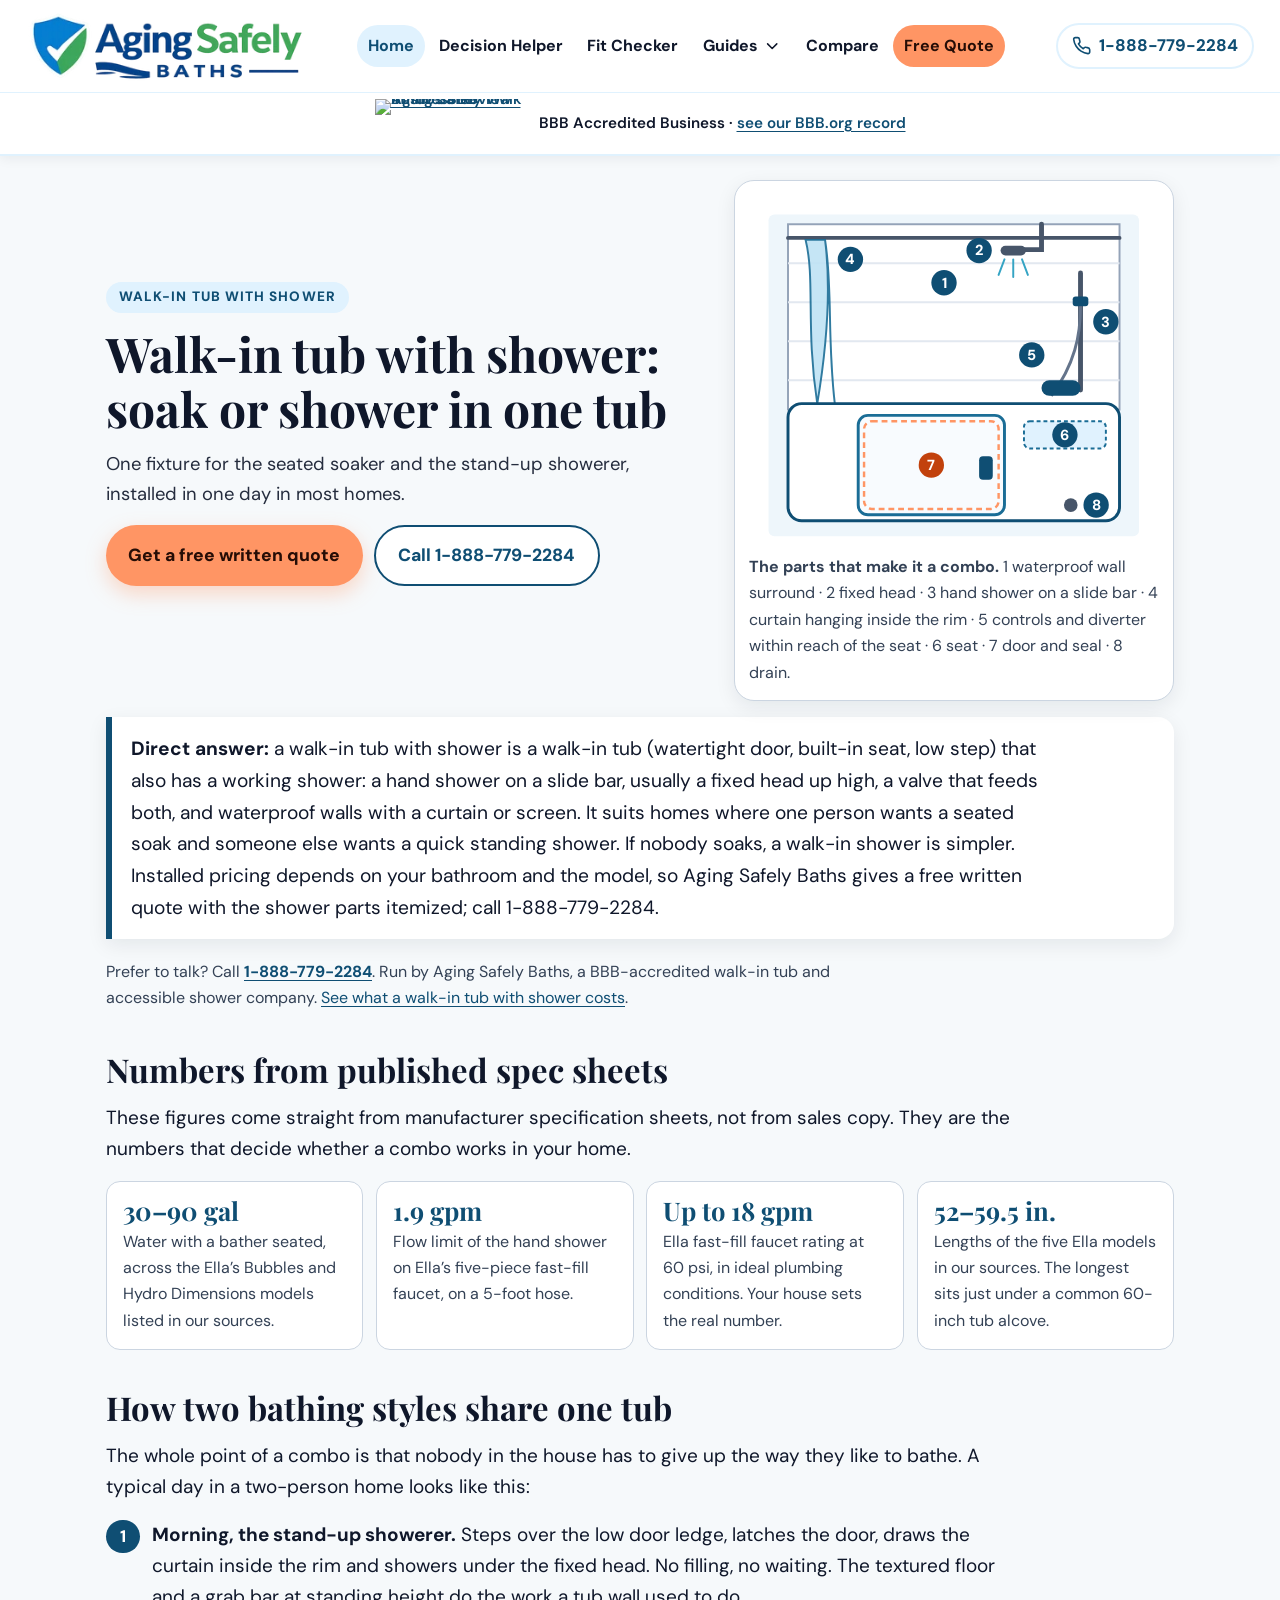
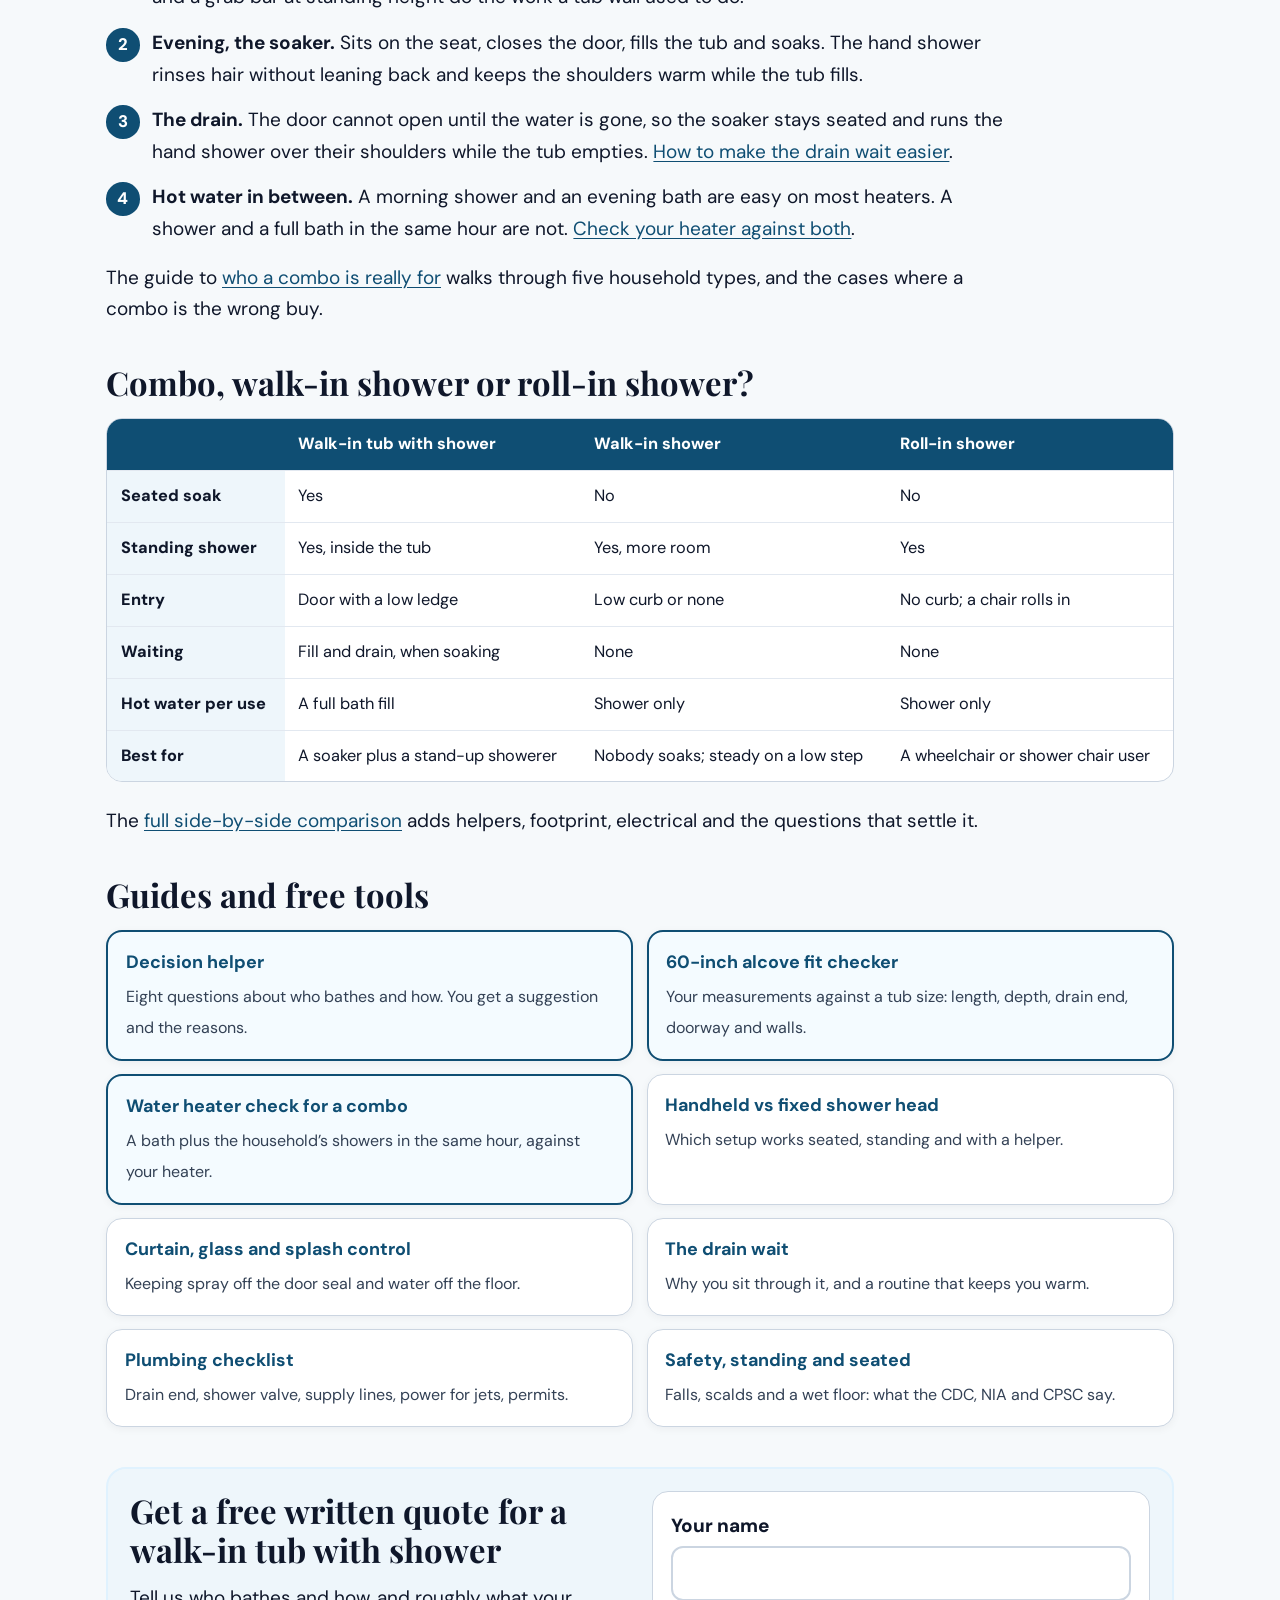
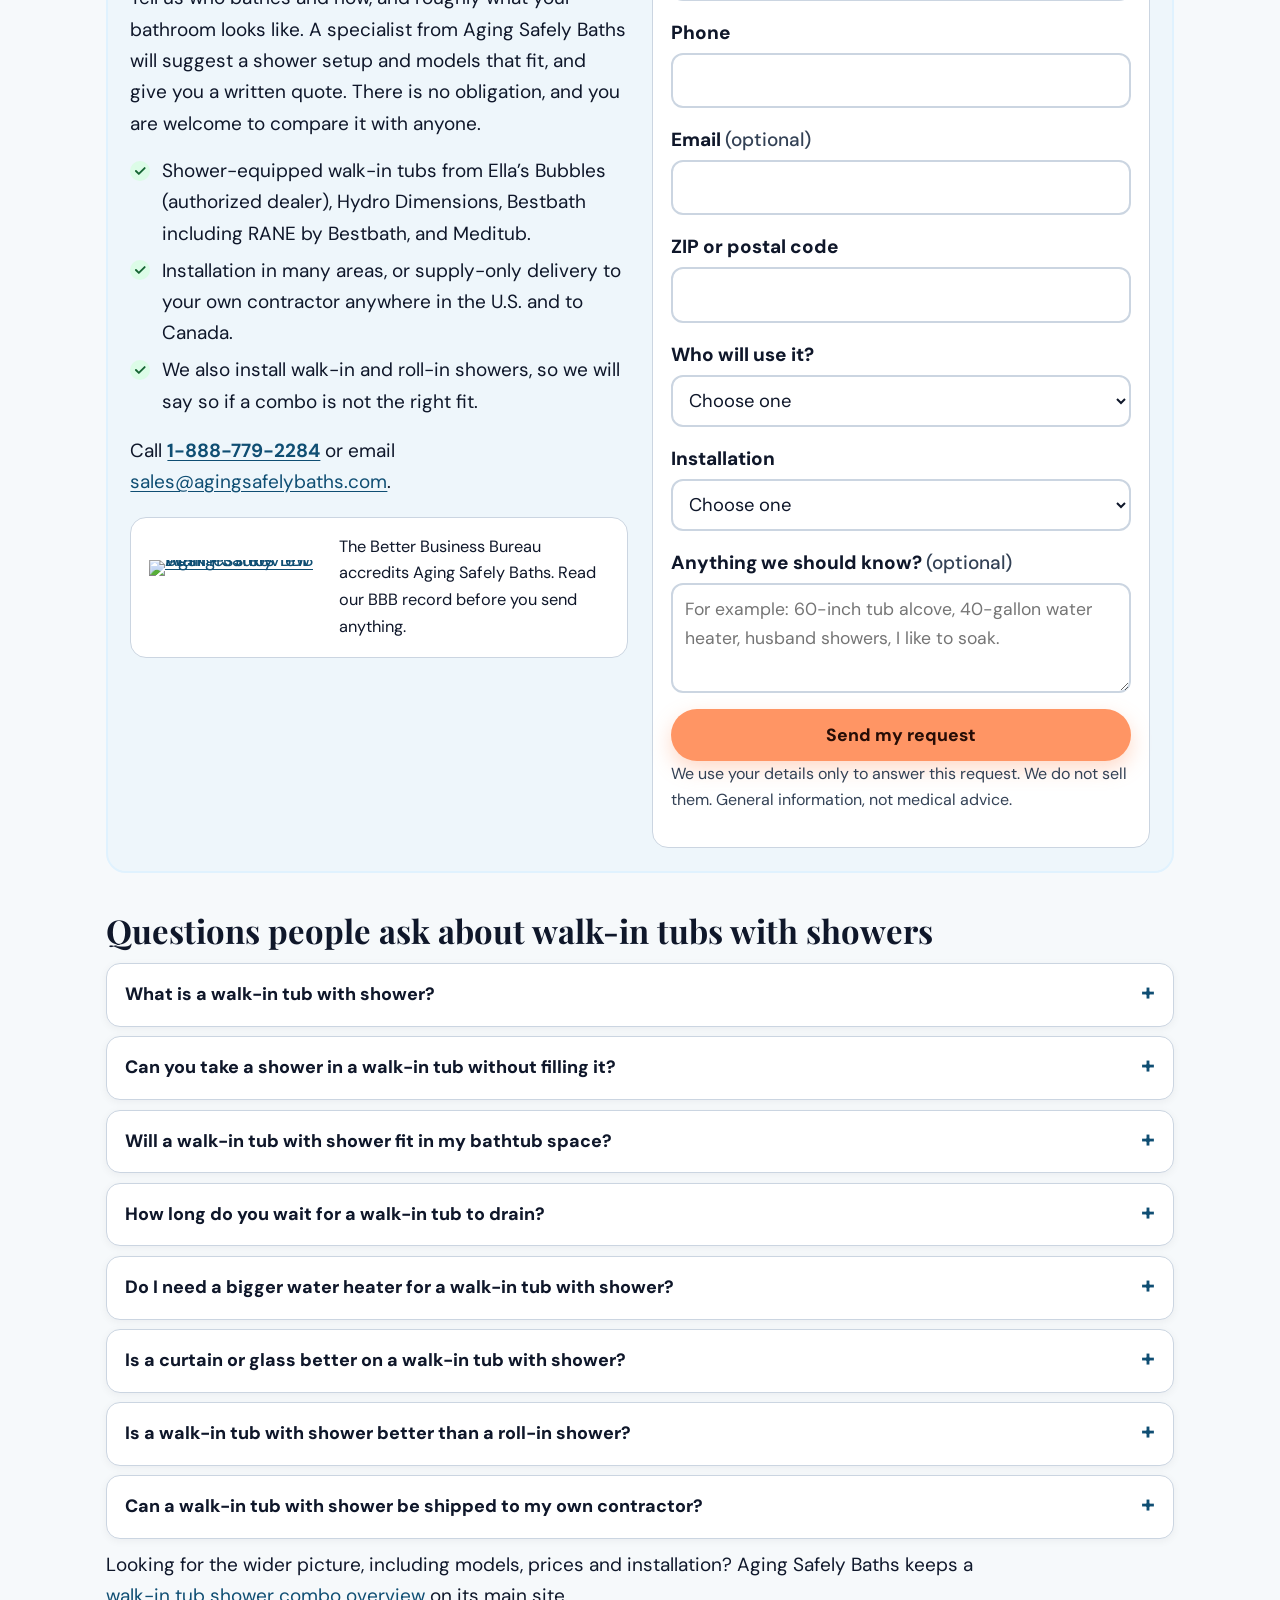
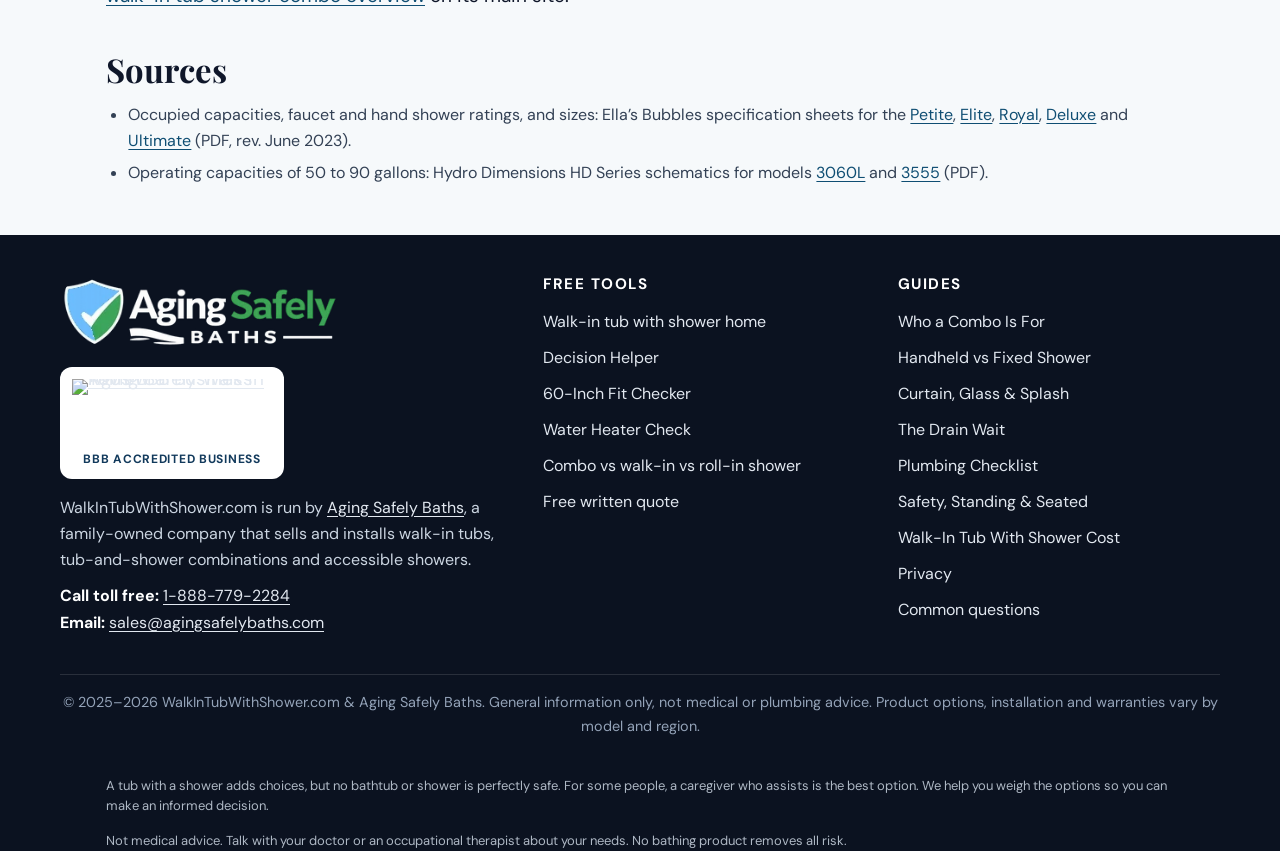
==== commit 81da36ea: "Remove published installation prices per Zach ruling; point to free quote Co-Authored-By: Claude Opu" ====
--- a/index.html
+++ b/index.html
@@ -224,7 +224,7 @@
     <figcaption class="small"><strong>The parts that make it a combo.</strong> 1 waterproof wall surround &middot; 2 fixed head &middot; 3 hand shower on a slide bar &middot; 4 curtain hanging inside the rim &middot; 5 controls and diverter within reach of the seat &middot; 6 seat &middot; 7 door and seal &middot; 8 drain.</figcaption>
   </figure>
 </div>
-<div class="answer"><p><strong>Direct answer:</strong> a walk-in tub with shower is a walk-in tub (watertight door, built-in seat, low step) that also has a working shower: a hand shower on a slide bar, usually a fixed head up high, a valve that feeds both, and waterproof walls with a curtain or screen. It suits homes where one person wants a seated soak and someone else wants a quick standing shower. If nobody soaks, a walk-in shower is simpler. Aging Safely Baths installs walk-in tubs for $15,250 to $20,000 after current promotions, with the shower parts itemized on the written quote.</p></div>
+<div class="answer"><p><strong>Direct answer:</strong> a walk-in tub with shower is a walk-in tub (watertight door, built-in seat, low step) that also has a working shower: a hand shower on a slide bar, usually a fixed head up high, a valve that feeds both, and waterproof walls with a curtain or screen. It suits homes where one person wants a seated soak and someone else wants a quick standing shower. If nobody soaks, a walk-in shower is simpler. Installed pricing depends on your bathroom and the model, so Aging Safely Baths gives a free written quote with the shower parts itemized; call 1-888-779-2284.</p></div>
 <p class="small">Prefer to talk? Call <a href="tel:1-888-779-2284"><strong>1-888-779-2284</strong></a>. Run by Aging Safely Baths, a BBB-accredited walk-in tub and accessible shower company. <a href="/walk-in-tub-with-shower-cost/">See what a walk-in tub with shower costs</a>.</p>
 
 
